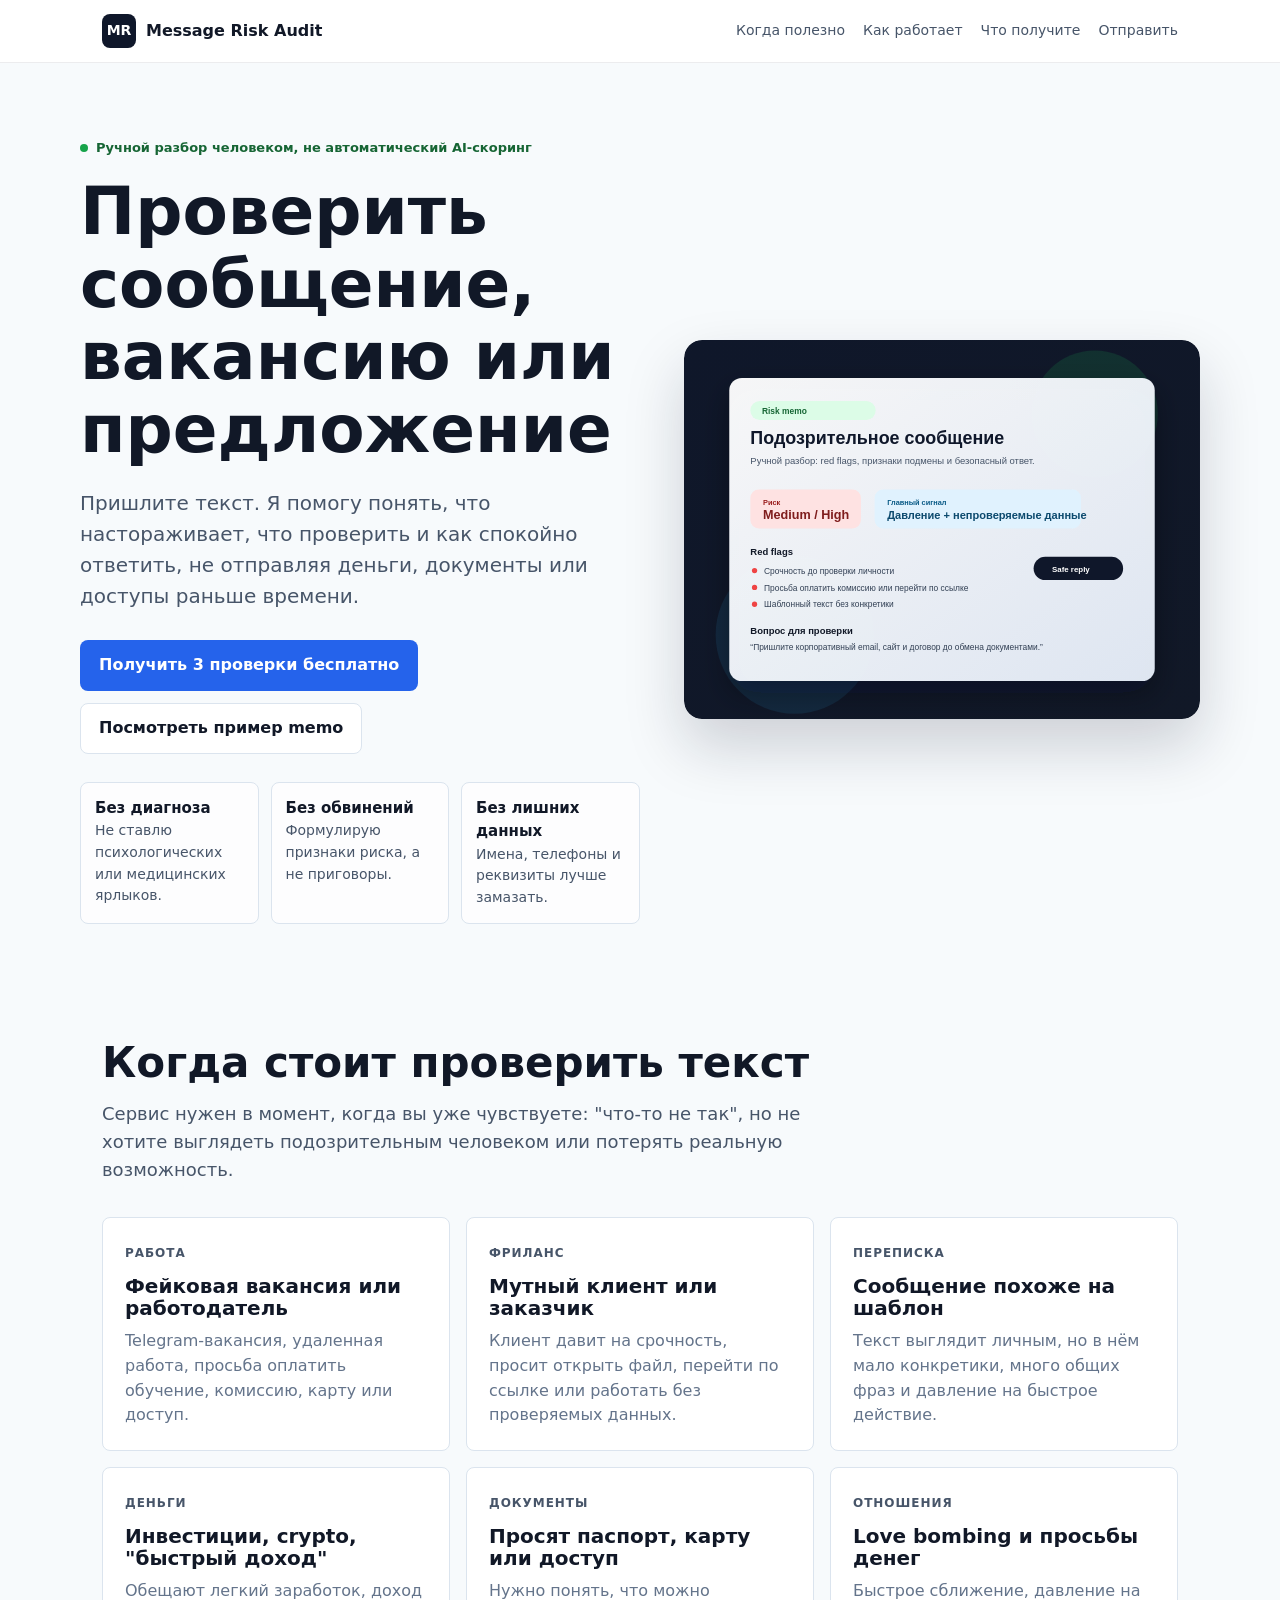
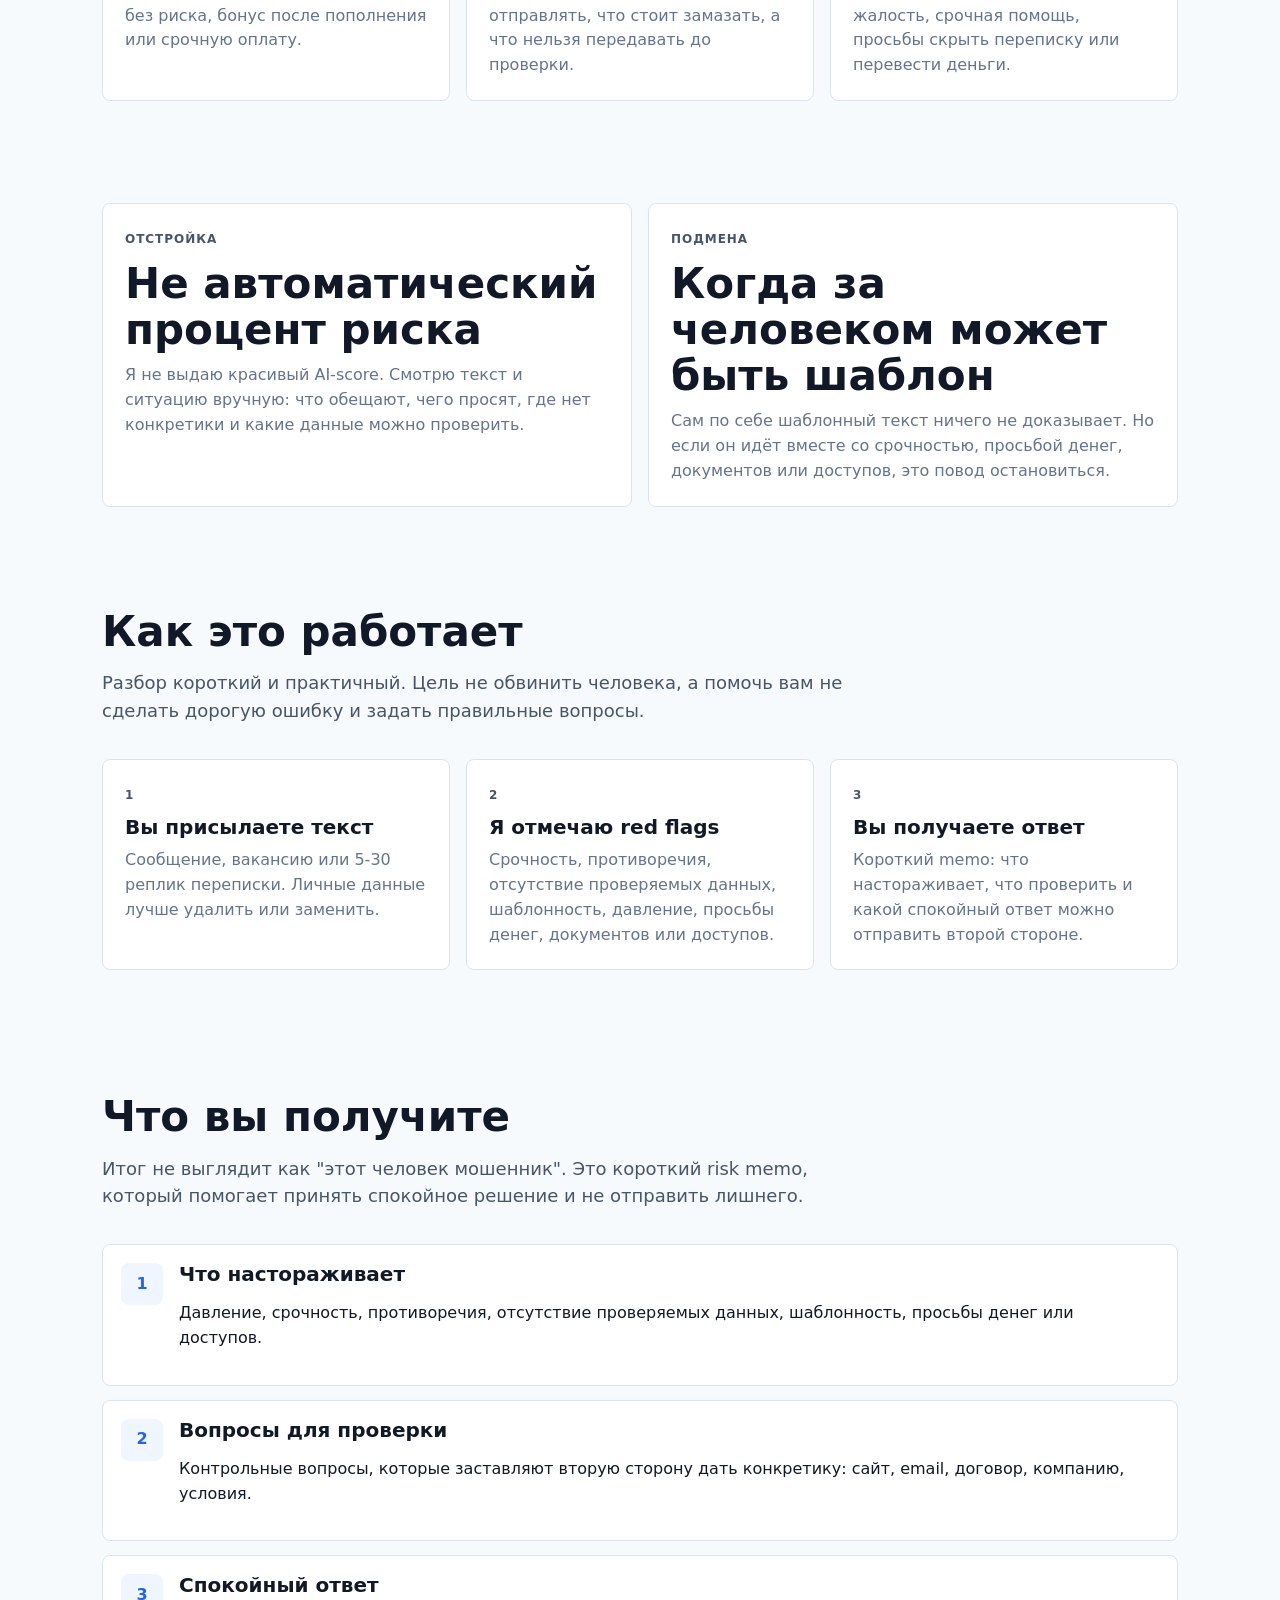
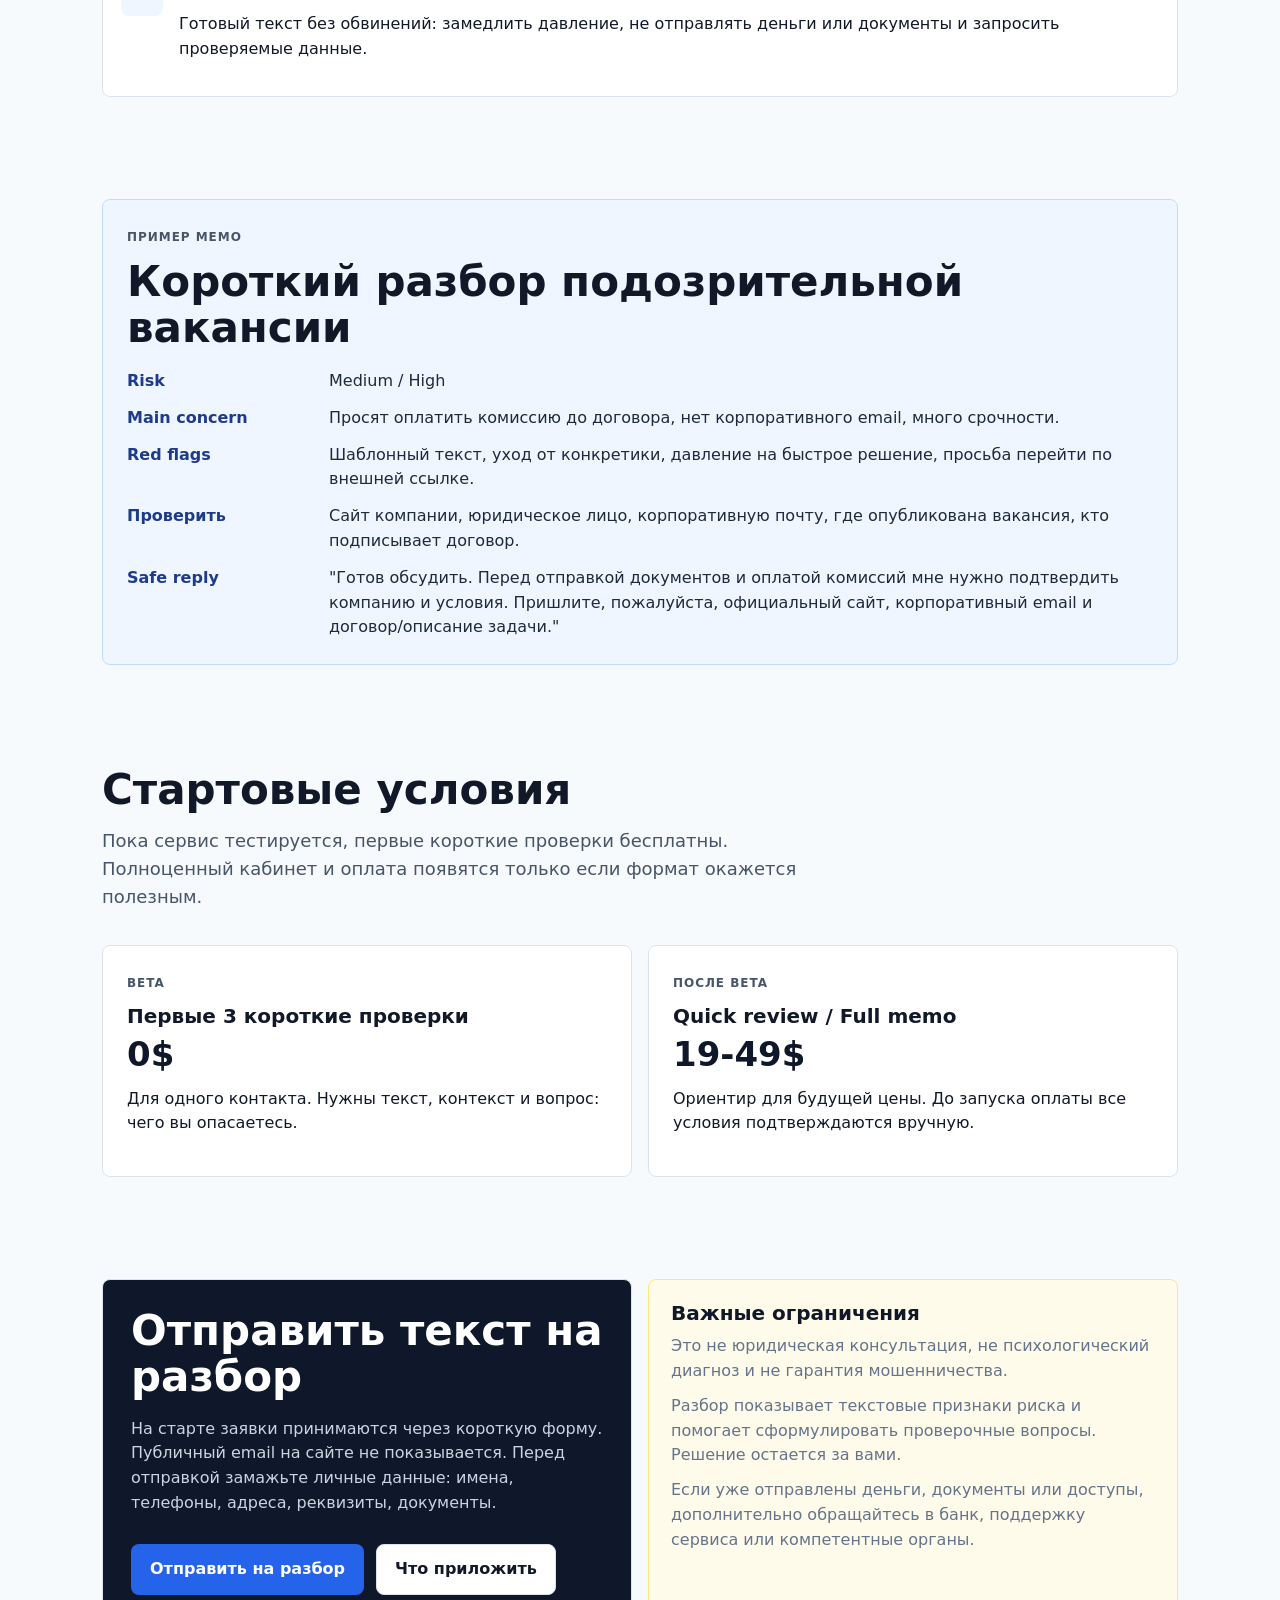
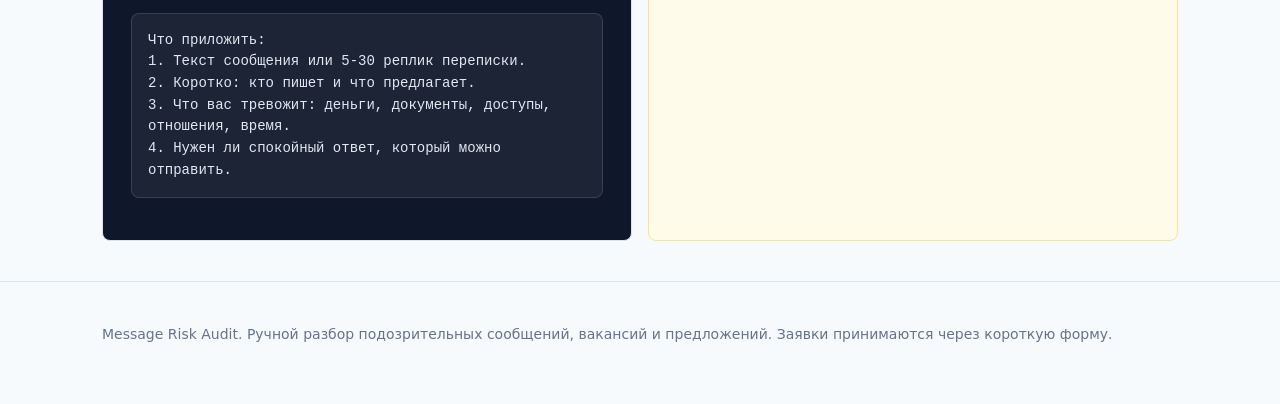
==== index.html @ eee05d28 "Add files via upload" ====
<!doctype html>
<html lang="ru">
  <head>
    <meta charset="utf-8" />
    <meta name="viewport" content="width=device-width, initial-scale=1" />
    <title>Проверить сообщение или вакансию на признаки мошенничества</title>
    <meta
      name="description"
      content="Ручной разбор подозрительной переписки: red flags, признаки подмены, фейковая вакансия, давление, манипуляции, вопросы для проверки и безопасный ответ."
    />
    <meta name="robots" content="index,follow" />
    <link rel="canonical" href="https://message-risk-audit.vercel.app/" />
    <link rel="alternate" hreflang="ru" href="https://message-risk-audit.vercel.app/" />
    <meta property="og:title" content="Ручной разбор подозрительных сообщений" />
    <meta
      property="og:description"
      content="Проверьте сообщение, вакансию или предложение на признаки риска до того, как отправлять деньги, документы или доступы."
    />
    <meta property="og:type" content="website" />
    <meta property="og:url" content="https://message-risk-audit.vercel.app/" />
    <meta property="og:image" content="https://message-risk-audit.vercel.app/assets/hero-analysis.svg" />
    <link rel="stylesheet" href="/styles.css" />
  </head>
  <body>
    <header class="site-header">
      <nav class="nav" aria-label="Главная навигация">
        <a class="brand" href="/">
          <span class="brand-mark">MR</span>
          <span>Message Risk Audit</span>
        </a>
        <div class="nav-links">
          <a href="#cases">Когда полезно</a>
          <a href="#how">Как работает</a>
          <a href="#result">Что получите</a>
          <a href="#submit">Отправить</a>
        </div>
      </nav>
    </header>

    <main>
      <section class="container hero">
        <div>
          <div class="eyebrow"><span class="dot"></span> Ручной разбор человеком, не автоматический AI-скоринг</div>
          <h1>Проверить сообщение, вакансию или предложение</h1>
          <p class="lead">
            Пришлите текст. Я помогу понять, что настораживает, что проверить и как спокойно
            ответить, не отправляя деньги, документы или доступы раньше времени.
          </p>
          <div class="hero-actions">
            <a class="button button-primary" href="#submit">Получить 3 проверки бесплатно</a>
            <a class="button button-secondary" href="#example">Посмотреть пример memo</a>
          </div>
          <div class="trust-strip" aria-label="Условия">
            <div class="trust-item"><strong>Без диагноза</strong>Не ставлю психологических или медицинских ярлыков.</div>
            <div class="trust-item"><strong>Без обвинений</strong>Формулирую признаки риска, а не приговоры.</div>
            <div class="trust-item"><strong>Без лишних данных</strong>Имена, телефоны и реквизиты лучше замазать.</div>
          </div>
        </div>
        <div class="hero-visual">
          <img src="/assets/hero-analysis.svg" alt="Пример risk memo по подозрительному сообщению" />
        </div>
      </section>

      <section id="cases" class="section">
        <div class="container">
          <h2>Когда стоит проверить текст</h2>
          <p class="section-intro">
            Сервис нужен в момент, когда вы уже чувствуете: "что-то не так", но не хотите
            выглядеть подозрительным человеком или потерять реальную возможность.
          </p>
          <div class="grid grid-3">
            <article class="card">
              <span class="label">Работа</span>
              <h3>Фейковая вакансия или работодатель</h3>
              <p>Telegram-вакансия, удаленная работа, просьба оплатить обучение, комиссию, карту или доступ.</p>
            </article>
            <article class="card">
              <span class="label">Фриланс</span>
              <h3>Мутный клиент или заказчик</h3>
              <p>Клиент давит на срочность, просит открыть файл, перейти по ссылке или работать без проверяемых данных.</p>
            </article>
            <article class="card">
              <span class="label">Переписка</span>
              <h3>Сообщение похоже на шаблон</h3>
              <p>Текст выглядит личным, но в нём мало конкретики, много общих фраз и давление на быстрое действие.</p>
            </article>
            <article class="card">
              <span class="label">Деньги</span>
              <h3>Инвестиции, crypto, "быстрый доход"</h3>
              <p>Обещают легкий заработок, доход без риска, бонус после пополнения или срочную оплату.</p>
            </article>
            <article class="card">
              <span class="label">Документы</span>
              <h3>Просят паспорт, карту или доступ</h3>
              <p>Нужно понять, что можно отправлять, что стоит замазать, а что нельзя передавать до проверки.</p>
            </article>
            <article class="card">
              <span class="label">Отношения</span>
              <h3>Love bombing и просьбы денег</h3>
              <p>Быстрое сближение, давление на жалость, срочная помощь, просьбы скрыть переписку или перевести деньги.</p>
            </article>
          </div>
        </div>
      </section>

      <section id="difference" class="section section-tight">
        <div class="container grid grid-2">
          <div class="card">
            <span class="label">Отстройка</span>
            <h2>Не автоматический процент риска</h2>
            <p>
              Я не выдаю красивый AI-score. Смотрю текст и ситуацию вручную: что обещают,
              чего просят, где нет конкретики и какие данные можно проверить.
            </p>
          </div>
          <div class="card">
            <span class="label">Подмена</span>
            <h2>Когда за человеком может быть шаблон</h2>
            <p>
              Сам по себе шаблонный текст ничего не доказывает. Но если он идёт вместе
              со срочностью, просьбой денег, документов или доступов, это повод остановиться.
            </p>
          </div>
        </div>
      </section>

      <section id="how" class="section">
        <div class="container">
          <h2>Как это работает</h2>
          <p class="section-intro">
            Разбор короткий и практичный. Цель не обвинить человека, а помочь вам не сделать
            дорогую ошибку и задать правильные вопросы.
          </p>
          <div class="grid grid-3">
            <article class="card">
              <span class="label">1</span>
              <h3>Вы присылаете текст</h3>
              <p>
                Сообщение, вакансию или 5-30 реплик переписки. Личные данные лучше удалить
                или заменить.
              </p>
            </article>
            <article class="card">
              <span class="label">2</span>
              <h3>Я отмечаю red flags</h3>
              <p>
                Срочность, противоречия, отсутствие проверяемых данных, шаблонность,
                давление, просьбы денег, документов или доступов.
              </p>
            </article>
            <article class="card">
              <span class="label">3</span>
              <h3>Вы получаете ответ</h3>
              <p>
                Короткий memo: что настораживает, что проверить и какой спокойный ответ
                можно отправить второй стороне.
              </p>
            </article>
          </div>
        </div>
      </section>

      <section id="result" class="section">
        <div class="container">
          <h2>Что вы получите</h2>
          <p class="section-intro">
            Итог не выглядит как "этот человек мошенник". Это короткий risk memo, который помогает
            принять спокойное решение и не отправить лишнего.
          </p>
          <div class="steps">
            <div class="step">
              <div>
                <h3>Что настораживает</h3>
                <p>Давление, срочность, противоречия, отсутствие проверяемых данных, шаблонность, просьбы денег или доступов.</p>
              </div>
            </div>
            <div class="step">
              <div>
                <h3>Вопросы для проверки</h3>
                <p>Контрольные вопросы, которые заставляют вторую сторону дать конкретику: сайт, email, договор, компанию, условия.</p>
              </div>
            </div>
            <div class="step">
              <div>
                <h3>Спокойный ответ</h3>
                <p>Готовый текст без обвинений: замедлить давление, не отправлять деньги или документы и запросить проверяемые данные.</p>
              </div>
            </div>
          </div>
        </div>
      </section>

      <section id="example" class="section section-tight">
        <div class="container">
          <div class="memo">
            <span class="label">Пример memo</span>
            <h2>Короткий разбор подозрительной вакансии</h2>
            <div class="memo-grid">
              <div class="memo-key">Risk</div>
              <div class="memo-value">Medium / High</div>
              <div class="memo-key">Main concern</div>
              <div class="memo-value">Просят оплатить комиссию до договора, нет корпоративного email, много срочности.</div>
              <div class="memo-key">Red flags</div>
              <div class="memo-value">Шаблонный текст, уход от конкретики, давление на быстрое решение, просьба перейти по внешней ссылке.</div>
              <div class="memo-key">Проверить</div>
              <div class="memo-value">Сайт компании, юридическое лицо, корпоративную почту, где опубликована вакансия, кто подписывает договор.</div>
              <div class="memo-key">Safe reply</div>
              <div class="memo-value">
                "Готов обсудить. Перед отправкой документов и оплатой комиссий мне нужно подтвердить компанию и условия.
                Пришлите, пожалуйста, официальный сайт, корпоративный email и договор/описание задачи."
              </div>
            </div>
          </div>
        </div>
      </section>

      <section id="pricing" class="section">
        <div class="container">
          <h2>Стартовые условия</h2>
          <p class="section-intro">
            Пока сервис тестируется, первые короткие проверки бесплатны. Полноценный кабинет и оплата появятся только если формат окажется полезным.
          </p>
          <div class="pricing">
            <div class="price">
              <span class="label">Beta</span>
              <h3>Первые 3 короткие проверки</h3>
              <strong>0$</strong>
              <p>Для одного контакта. Нужны текст, контекст и вопрос: чего вы опасаетесь.</p>
            </div>
            <div class="price">
              <span class="label">После beta</span>
              <h3>Quick review / Full memo</h3>
              <strong>19-49$</strong>
              <p>Ориентир для будущей цены. До запуска оплаты все условия подтверждаются вручную.</p>
            </div>
          </div>
        </div>
      </section>

      <section id="submit" class="section section-tight">
        <div class="container grid grid-2">
          <div class="form-panel">
            <h2>Отправить текст на разбор</h2>
            <p>
              На старте заявки принимаются через короткую форму. Публичный email на сайте
              не показывается.
              Перед отправкой замажьте личные данные: имена, телефоны, адреса, реквизиты, документы.
            </p>
            <div class="cta-row">
              <a class="button button-primary" href="https://tally.so/r/eqobyx" target="_blank" rel="noopener">Отправить на разбор</a>
              <a class="button button-secondary" href="#request-template">Что приложить</a>
            </div>
            <pre id="request-template" class="copy-box">Что приложить:
1. Текст сообщения или 5-30 реплик переписки.
2. Коротко: кто пишет и что предлагает.
3. Что вас тревожит: деньги, документы, доступы, отношения, время.
4. Нужен ли спокойный ответ, который можно отправить.</pre>
          </div>
          <div class="notice">
            <h3>Важные ограничения</h3>
            <p>Это не юридическая консультация, не психологический диагноз и не гарантия мошенничества.</p>
            <p>Разбор показывает текстовые признаки риска и помогает сформулировать проверочные вопросы. Решение остается за вами.</p>
            <p>Если уже отправлены деньги, документы или доступы, дополнительно обращайтесь в банк, поддержку сервиса или компетентные органы.</p>
          </div>
        </div>
      </section>
    </main>

    <footer class="footer">
      <div class="container">
        <p>
          Message Risk Audit. Ручной разбор подозрительных сообщений, вакансий и предложений.
          Заявки принимаются через короткую форму.
        </p>
      </div>
    </footer>
  </body>
</html>
---- styles.css ----
:root {
  color-scheme: light;
  --ink: #111827;
  --muted: #64748b;
  --line: #dbe4ee;
  --paper: #ffffff;
  --soft: #f7fafc;
  --blue: #2563eb;
  --blue-dark: #1d4ed8;
  --green: #16a34a;
  --amber: #b45309;
  --red: #dc2626;
  --navy: #0f172a;
  --radius: 8px;
}

* {
  box-sizing: border-box;
}

html {
  scroll-behavior: smooth;
}

body {
  margin: 0;
  min-width: 320px;
  overflow-x: hidden;
  background: var(--soft);
  color: var(--ink);
  font-family:
    Inter, ui-sans-serif, system-ui, -apple-system, BlinkMacSystemFont, "Segoe UI",
    sans-serif;
  line-height: 1.55;
}

a {
  color: inherit;
}

.site-header {
  position: sticky;
  top: 0;
  z-index: 10;
  border-bottom: 1px solid rgba(15, 23, 42, 0.08);
  background: rgba(255, 255, 255, 0.92);
  backdrop-filter: blur(16px);
}

.nav {
  display: flex;
  align-items: center;
  justify-content: space-between;
  gap: 20px;
  max-width: 1120px;
  margin: 0 auto;
  padding: 14px 22px;
}

.brand {
  display: inline-flex;
  align-items: center;
  gap: 10px;
  font-weight: 800;
  text-decoration: none;
}

.brand-mark {
  display: grid;
  width: 34px;
  height: 34px;
  place-items: center;
  border-radius: 8px;
  background: var(--navy);
  color: #fff;
  font-size: 14px;
  letter-spacing: 0;
}

.nav-links {
  display: flex;
  align-items: center;
  gap: 18px;
  color: #475569;
  font-size: 14px;
}

.nav-links a {
  text-decoration: none;
}

.container {
  max-width: 1120px;
  margin: 0 auto;
  padding: 0 22px;
}

.hero {
  display: grid;
  grid-template-columns: minmax(0, 1.04fr) minmax(320px, 0.96fr);
  gap: 44px;
  align-items: center;
  padding: 72px 0 54px;
}

.hero > * {
  min-width: 0;
}

.eyebrow {
  display: inline-flex;
  align-items: center;
  flex-wrap: wrap;
  gap: 8px;
  max-width: 100%;
  margin-bottom: 18px;
  color: #166534;
  font-size: 13px;
  font-weight: 800;
}

.dot {
  width: 8px;
  height: 8px;
  border-radius: 999px;
  background: var(--green);
}

h1,
h2,
h3 {
  margin: 0;
  line-height: 1.1;
  letter-spacing: 0;
}

h1 {
  max-width: 760px;
  font-size: clamp(38px, 6vw, 66px);
  overflow-wrap: normal;
  text-wrap: balance;
  word-break: normal;
}

.nowrap {
  white-space: nowrap;
}

h2 {
  font-size: clamp(28px, 4vw, 42px);
}

h3 {
  font-size: 20px;
}

.lead {
  max-width: 720px;
  margin: 22px 0 0;
  color: #475569;
  font-size: 20px;
}

.hero-actions,
.cta-row {
  display: flex;
  flex-wrap: wrap;
  gap: 12px;
  margin-top: 28px;
}

.button {
  display: inline-flex;
  align-items: center;
  justify-content: center;
  min-height: 46px;
  padding: 12px 18px;
  border: 1px solid transparent;
  border-radius: 8px;
  font-weight: 800;
  text-decoration: none;
  transition:
    background-color 0.16s ease,
    border-color 0.16s ease,
    color 0.16s ease,
    transform 0.16s ease;
}

.button:hover {
  transform: translateY(-1px);
}

.button-primary {
  background: var(--blue);
  color: #fff;
}

.button-primary:hover {
  background: var(--blue-dark);
}

.button-secondary {
  border-color: var(--line);
  background: #fff;
  color: var(--ink);
}

.button-secondary:hover {
  border-color: #94a3b8;
}

.button-disabled {
  cursor: default;
  opacity: 0.82;
}

.button-disabled:hover {
  transform: none;
}

.trust-strip {
  display: grid;
  grid-template-columns: repeat(3, 1fr);
  gap: 12px;
  margin-top: 28px;
}

.trust-item {
  border: 1px solid var(--line);
  border-radius: var(--radius);
  background: rgba(255, 255, 255, 0.72);
  padding: 14px;
  color: #475569;
  font-size: 14px;
}

.trust-item strong {
  display: block;
  color: var(--ink);
  font-size: 15px;
}

.hero-visual {
  position: relative;
  min-width: 0;
}

.hero-visual img {
  display: block;
  width: 100%;
  height: auto;
  border-radius: 18px;
  box-shadow: 0 28px 60px rgba(15, 23, 42, 0.18);
}

.section {
  padding: 62px 0;
}

.section-tight {
  padding: 40px 0;
}

.section-intro {
  max-width: 760px;
  margin: 14px 0 34px;
  color: #475569;
  font-size: 18px;
}

.grid {
  display: grid;
  gap: 16px;
}

.grid-3 {
  grid-template-columns: repeat(3, minmax(0, 1fr));
}

.grid-2 {
  grid-template-columns: repeat(2, minmax(0, 1fr));
}

.card {
  min-width: 0;
  border: 1px solid var(--line);
  border-radius: var(--radius);
  background: var(--paper);
  padding: 22px;
}

.card p,
.memo p,
.notice p {
  margin: 10px 0 0;
  color: var(--muted);
}

.card ul,
.memo ul {
  margin: 14px 0 0;
  padding-left: 20px;
  color: #475569;
}

.label {
  display: inline-flex;
  margin-bottom: 12px;
  color: #475569;
  font-size: 12px;
  font-weight: 900;
  letter-spacing: 0.08em;
  text-transform: uppercase;
}

.steps {
  display: grid;
  gap: 14px;
  counter-reset: steps;
}

.step {
  display: grid;
  grid-template-columns: 42px minmax(0, 1fr);
  gap: 16px;
  align-items: start;
  border: 1px solid var(--line);
  border-radius: var(--radius);
  background: #fff;
  padding: 18px;
}

.step::before {
  counter-increment: steps;
  content: counter(steps);
  display: grid;
  width: 42px;
  height: 42px;
  place-items: center;
  border-radius: 8px;
  background: #eff6ff;
  color: var(--blue);
  font-weight: 900;
}

.memo {
  border: 1px solid #bfdbfe;
  border-radius: var(--radius);
  background: #eff6ff;
  padding: 24px;
}

.memo-grid {
  display: grid;
  grid-template-columns: 190px minmax(0, 1fr);
  gap: 12px;
  margin-top: 18px;
}

.memo-key {
  color: #1e3a8a;
  font-weight: 900;
}

.memo-value {
  color: #1e293b;
}

.pricing {
  display: grid;
  grid-template-columns: minmax(0, 1fr) minmax(0, 1fr);
  gap: 16px;
}

.price {
  border: 1px solid var(--line);
  border-radius: var(--radius);
  background: #fff;
  padding: 24px;
}

.price strong {
  display: block;
  margin-top: 10px;
  color: var(--navy);
  font-size: 34px;
  line-height: 1;
}

.notice {
  border: 1px solid #fde68a;
  border-radius: var(--radius);
  background: #fffbeb;
  padding: 22px;
}

.form-panel {
  min-width: 0;
  border: 1px solid var(--line);
  border-radius: var(--radius);
  background: var(--navy);
  color: #fff;
  padding: 28px;
}

.form-panel p {
  color: #cbd5e1;
}

.copy-box {
  overflow-x: auto;
  margin-top: 18px;
  border: 1px solid rgba(255, 255, 255, 0.12);
  border-radius: var(--radius);
  background: rgba(255, 255, 255, 0.06);
  padding: 16px;
  color: #e2e8f0;
  font-size: 14px;
  white-space: pre-wrap;
}

.footer {
  border-top: 1px solid var(--line);
  padding: 28px 0 44px;
  color: var(--muted);
  font-size: 14px;
}

@media (max-width: 860px) {
  .hero,
  .grid-2,
  .grid-3,
  .pricing {
    grid-template-columns: 1fr;
  }

  .hero {
    padding-top: 42px;
  }

  .nav {
    align-items: flex-start;
    flex-direction: column;
  }

  .nav-links {
    flex-wrap: wrap;
    gap: 12px 16px;
    width: 100%;
  }

  .trust-strip {
    grid-template-columns: 1fr;
  }

  .memo-grid {
    grid-template-columns: 1fr;
  }
}

@media (max-width: 520px) {
  .container {
    width: 100%;
    max-width: 100vw;
    overflow: hidden;
    padding: 0 24px;
  }

  .hero,
  .hero > div,
  .grid,
  .steps,
  .pricing,
  .memo,
  .form-panel,
  .notice {
    width: min(100%, 320px);
    max-width: 320px;
  }

  h1 {
    max-width: 320px;
    font-size: 30px;
    line-height: 1.14;
    text-wrap: auto;
  }

  .nav {
    gap: 14px;
    padding: 14px 22px;
  }

  .nav-links {
    display: grid;
    gap: 10px 14px;
    font-size: 13px;
    grid-template-columns: repeat(2, minmax(0, 1fr));
  }

  .nav-links a {
    white-space: nowrap;
  }

  .eyebrow {
    align-items: flex-start;
    font-size: 12px;
    line-height: 1.35;
  }

  .lead {
    max-width: 320px;
    font-size: 17px;
  }

  .hero-visual {
    width: min(100%, 320px);
  }

  .button {
    width: 100%;
  }
}
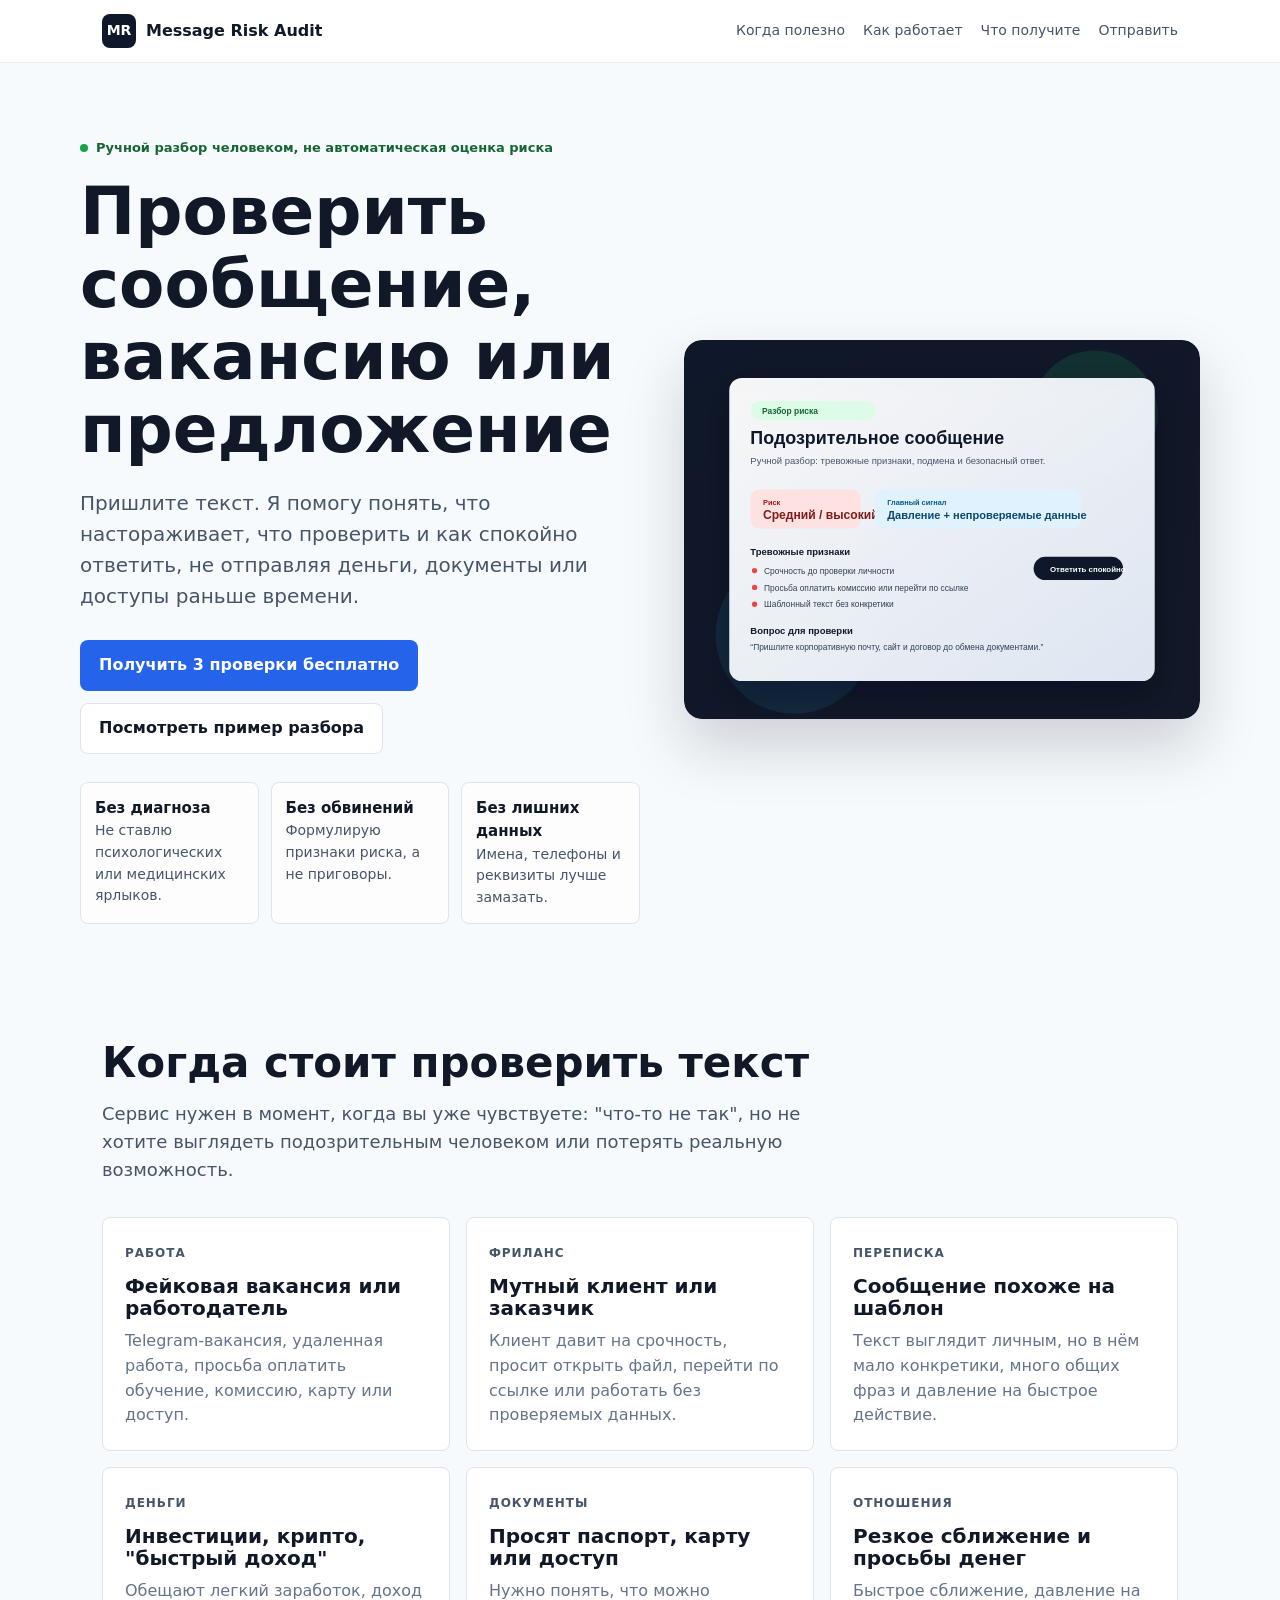
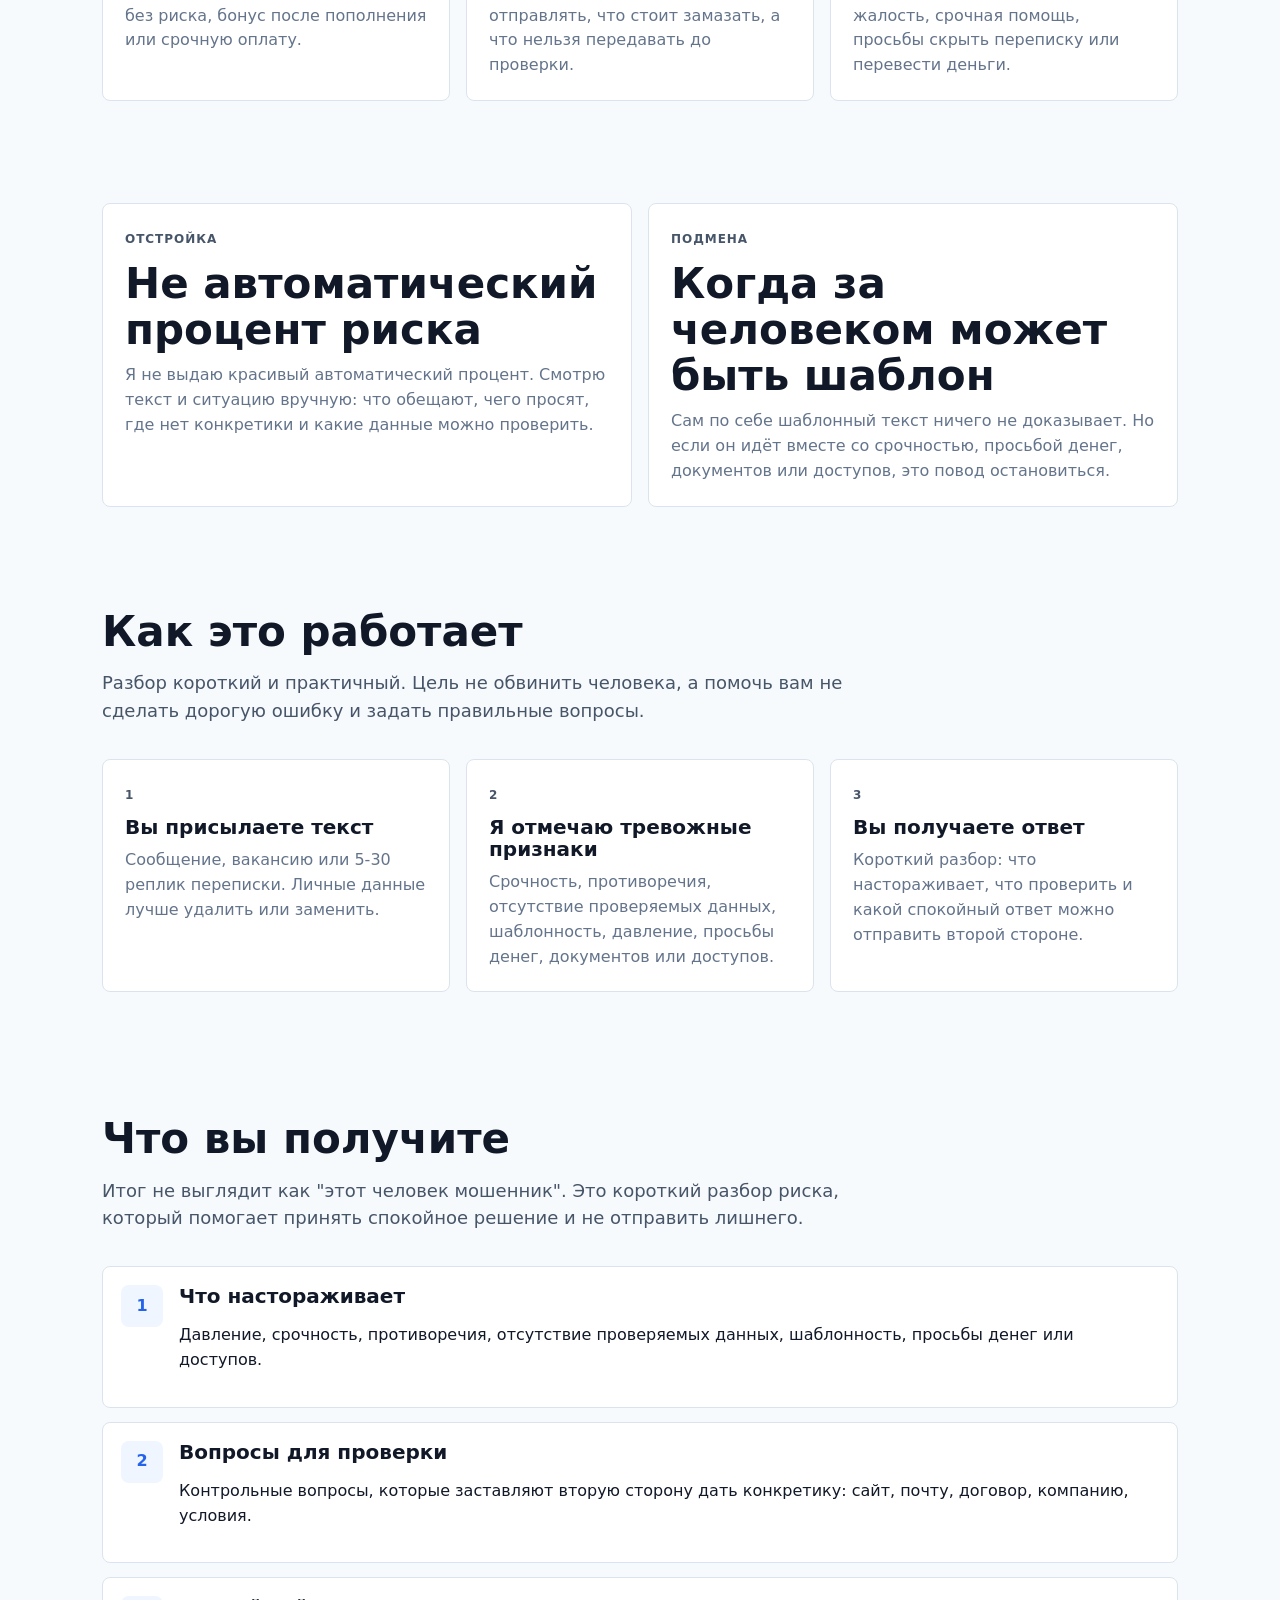
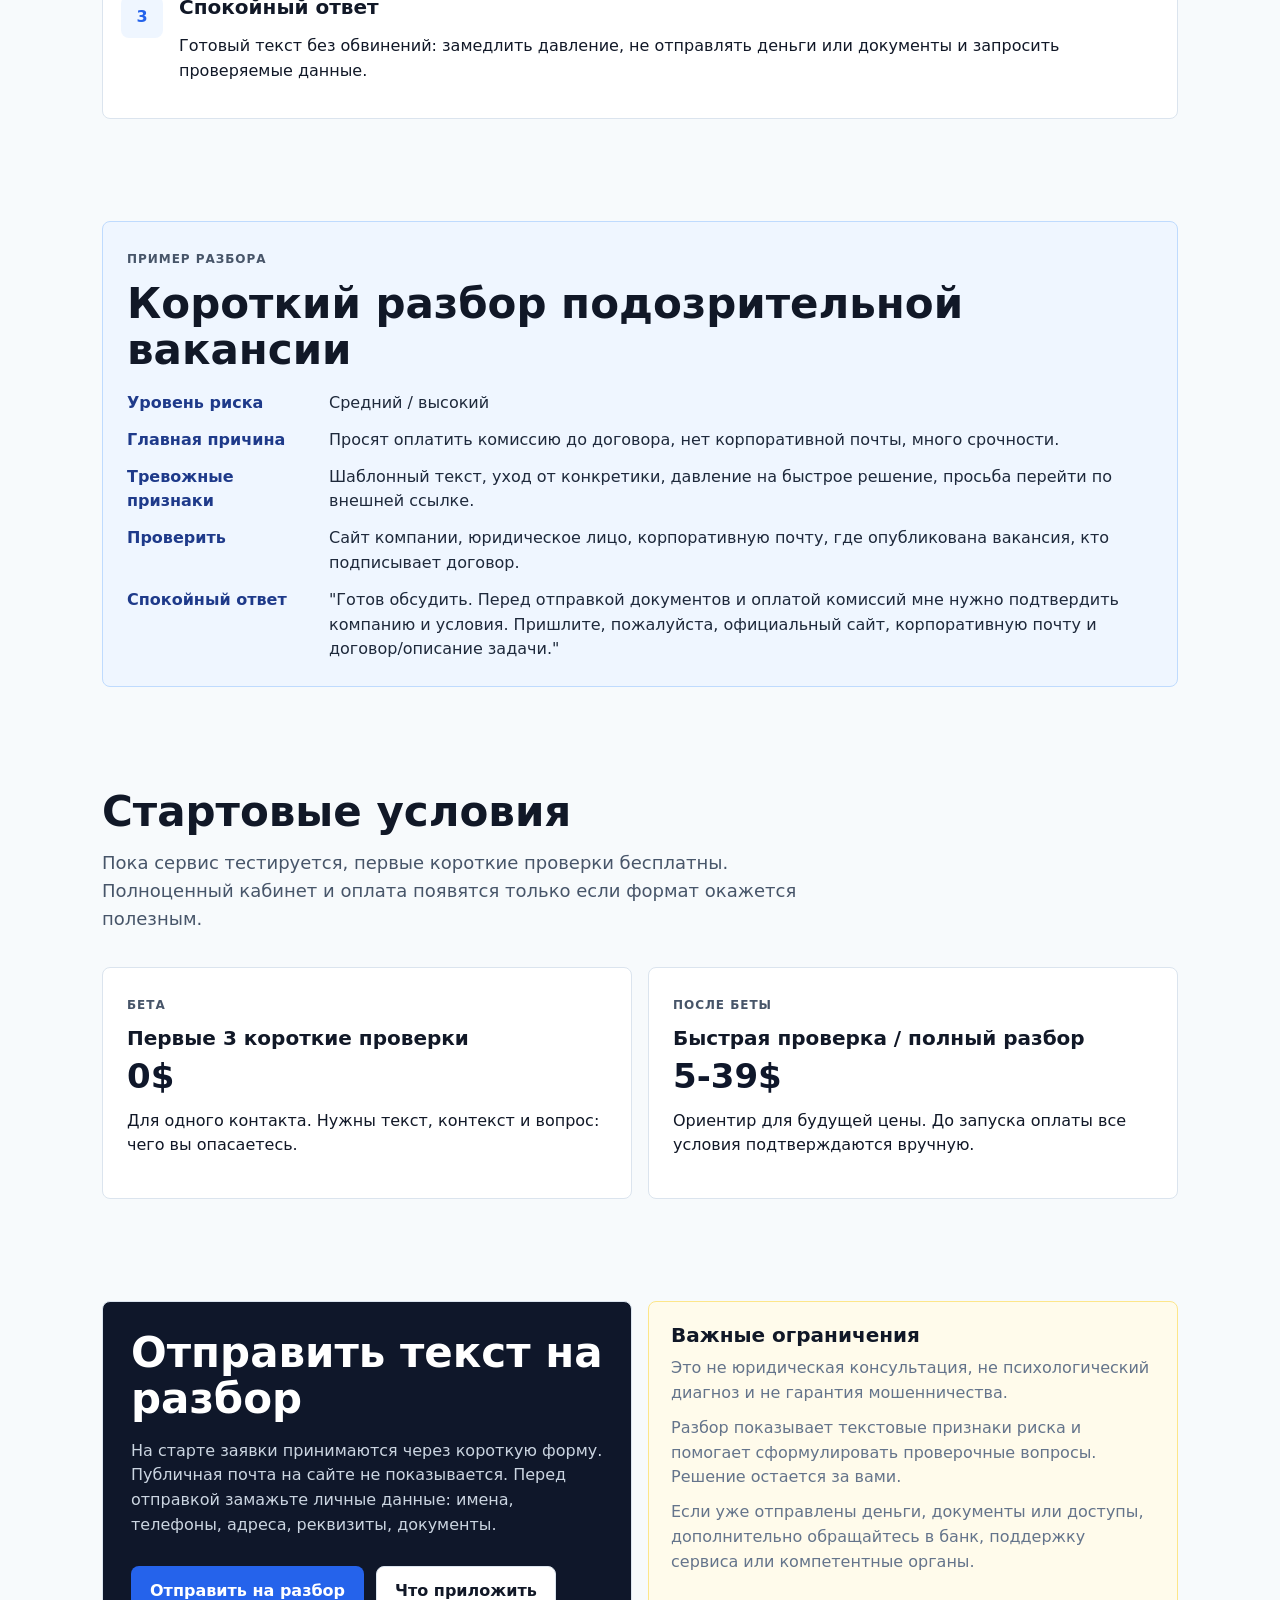
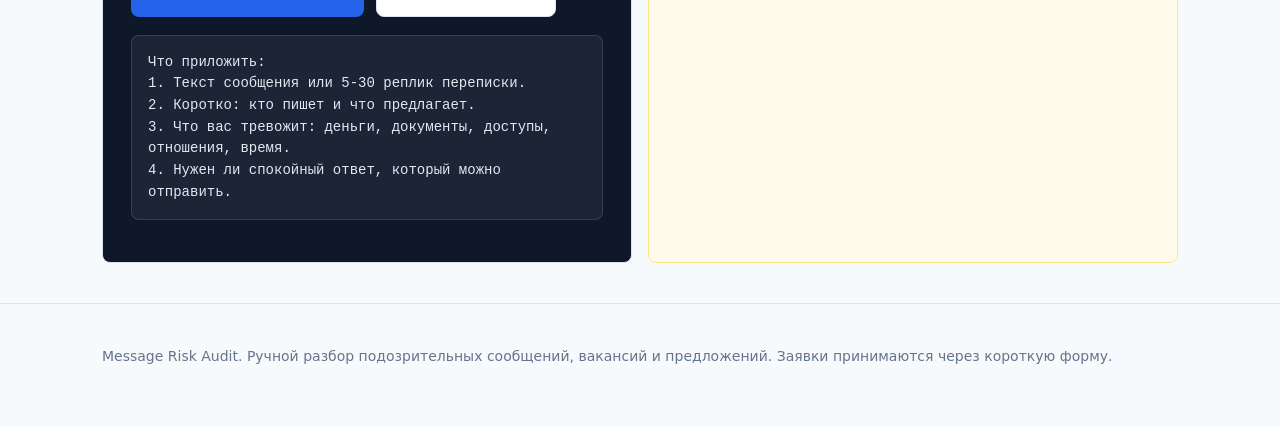
==== commit 252007bd: "Add files via upload Update Message Risk Audit site" ====
--- a/index.html
+++ b/index.html
@@ -6,7 +6,7 @@
     <title>Проверить сообщение или вакансию на признаки мошенничества</title>
     <meta
       name="description"
-      content="Ручной разбор подозрительной переписки: red flags, признаки подмены, фейковая вакансия, давление, манипуляции, вопросы для проверки и безопасный ответ."
+      content="Ручной разбор подозрительной переписки: тревожные признаки, признаки подмены, фейковая вакансия, давление, манипуляции, вопросы для проверки и безопасный ответ."
     />
     <meta name="robots" content="index,follow" />
     <link rel="canonical" href="https://message-risk-audit.vercel.app/" />
@@ -40,7 +40,7 @@
     <main>
       <section class="container hero">
         <div>
-          <div class="eyebrow"><span class="dot"></span> Ручной разбор человеком, не автоматический AI-скоринг</div>
+          <div class="eyebrow"><span class="dot"></span> Ручной разбор человеком, не автоматическая оценка риска</div>
           <h1>Проверить сообщение, вакансию или предложение</h1>
           <p class="lead">
             Пришлите текст. Я помогу понять, что настораживает, что проверить и как спокойно
@@ -48,7 +48,7 @@
           </p>
           <div class="hero-actions">
             <a class="button button-primary" href="#submit">Получить 3 проверки бесплатно</a>
-            <a class="button button-secondary" href="#example">Посмотреть пример memo</a>
+            <a class="button button-secondary" href="#example">Посмотреть пример разбора</a>
           </div>
           <div class="trust-strip" aria-label="Условия">
             <div class="trust-item"><strong>Без диагноза</strong>Не ставлю психологических или медицинских ярлыков.</div>
@@ -57,7 +57,7 @@
           </div>
         </div>
         <div class="hero-visual">
-          <img src="/assets/hero-analysis.svg" alt="Пример risk memo по подозрительному сообщению" />
+          <img src="/assets/hero-analysis.svg" alt="Пример разбора риска по подозрительному сообщению" />
         </div>
       </section>
 
@@ -86,7 +86,7 @@
             </article>
             <article class="card">
               <span class="label">Деньги</span>
-              <h3>Инвестиции, crypto, "быстрый доход"</h3>
+              <h3>Инвестиции, крипто, "быстрый доход"</h3>
               <p>Обещают легкий заработок, доход без риска, бонус после пополнения или срочную оплату.</p>
             </article>
             <article class="card">
@@ -96,7 +96,7 @@
             </article>
             <article class="card">
               <span class="label">Отношения</span>
-              <h3>Love bombing и просьбы денег</h3>
+              <h3>Резкое сближение и просьбы денег</h3>
               <p>Быстрое сближение, давление на жалость, срочная помощь, просьбы скрыть переписку или перевести деньги.</p>
             </article>
           </div>
@@ -109,7 +109,7 @@
             <span class="label">Отстройка</span>
             <h2>Не автоматический процент риска</h2>
             <p>
-              Я не выдаю красивый AI-score. Смотрю текст и ситуацию вручную: что обещают,
+              Я не выдаю красивый автоматический процент. Смотрю текст и ситуацию вручную: что обещают,
               чего просят, где нет конкретики и какие данные можно проверить.
             </p>
           </div>
@@ -142,7 +142,7 @@
             </article>
             <article class="card">
               <span class="label">2</span>
-              <h3>Я отмечаю red flags</h3>
+              <h3>Я отмечаю тревожные признаки</h3>
               <p>
                 Срочность, противоречия, отсутствие проверяемых данных, шаблонность,
                 давление, просьбы денег, документов или доступов.
@@ -152,7 +152,7 @@
               <span class="label">3</span>
               <h3>Вы получаете ответ</h3>
               <p>
-                Короткий memo: что настораживает, что проверить и какой спокойный ответ
+                Короткий разбор: что настораживает, что проверить и какой спокойный ответ
                 можно отправить второй стороне.
               </p>
             </article>
@@ -164,7 +164,7 @@
         <div class="container">
           <h2>Что вы получите</h2>
           <p class="section-intro">
-            Итог не выглядит как "этот человек мошенник". Это короткий risk memo, который помогает
+            Итог не выглядит как "этот человек мошенник". Это короткий разбор риска, который помогает
             принять спокойное решение и не отправить лишнего.
           </p>
           <div class="steps">
@@ -177,7 +177,7 @@
             <div class="step">
               <div>
                 <h3>Вопросы для проверки</h3>
-                <p>Контрольные вопросы, которые заставляют вторую сторону дать конкретику: сайт, email, договор, компанию, условия.</p>
+                <p>Контрольные вопросы, которые заставляют вторую сторону дать конкретику: сайт, почту, договор, компанию, условия.</p>
               </div>
             </div>
             <div class="step">
@@ -193,21 +193,21 @@
       <section id="example" class="section section-tight">
         <div class="container">
           <div class="memo">
-            <span class="label">Пример memo</span>
+            <span class="label">Пример разбора</span>
             <h2>Короткий разбор подозрительной вакансии</h2>
             <div class="memo-grid">
-              <div class="memo-key">Risk</div>
-              <div class="memo-value">Medium / High</div>
-              <div class="memo-key">Main concern</div>
-              <div class="memo-value">Просят оплатить комиссию до договора, нет корпоративного email, много срочности.</div>
-              <div class="memo-key">Red flags</div>
+              <div class="memo-key">Уровень риска</div>
+              <div class="memo-value">Средний / высокий</div>
+              <div class="memo-key">Главная причина</div>
+              <div class="memo-value">Просят оплатить комиссию до договора, нет корпоративной почты, много срочности.</div>
+              <div class="memo-key">Тревожные признаки</div>
               <div class="memo-value">Шаблонный текст, уход от конкретики, давление на быстрое решение, просьба перейти по внешней ссылке.</div>
               <div class="memo-key">Проверить</div>
               <div class="memo-value">Сайт компании, юридическое лицо, корпоративную почту, где опубликована вакансия, кто подписывает договор.</div>
-              <div class="memo-key">Safe reply</div>
+              <div class="memo-key">Спокойный ответ</div>
               <div class="memo-value">
                 "Готов обсудить. Перед отправкой документов и оплатой комиссий мне нужно подтвердить компанию и условия.
-                Пришлите, пожалуйста, официальный сайт, корпоративный email и договор/описание задачи."
+                Пришлите, пожалуйста, официальный сайт, корпоративную почту и договор/описание задачи."
               </div>
             </div>
           </div>
@@ -222,15 +222,15 @@
           </p>
           <div class="pricing">
             <div class="price">
-              <span class="label">Beta</span>
+              <span class="label">Бета</span>
               <h3>Первые 3 короткие проверки</h3>
               <strong>0$</strong>
               <p>Для одного контакта. Нужны текст, контекст и вопрос: чего вы опасаетесь.</p>
             </div>
             <div class="price">
-              <span class="label">После beta</span>
-              <h3>Quick review / Full memo</h3>
-              <strong>19-49$</strong>
+              <span class="label">После беты</span>
+              <h3>Быстрая проверка / полный разбор</h3>
+              <strong>5-39$</strong>
               <p>Ориентир для будущей цены. До запуска оплаты все условия подтверждаются вручную.</p>
             </div>
           </div>
@@ -242,7 +242,7 @@
           <div class="form-panel">
             <h2>Отправить текст на разбор</h2>
             <p>
-              На старте заявки принимаются через короткую форму. Публичный email на сайте
+              На старте заявки принимаются через короткую форму. Публичная почта на сайте
               не показывается.
               Перед отправкой замажьте личные данные: имена, телефоны, адреса, реквизиты, документы.
             </p>
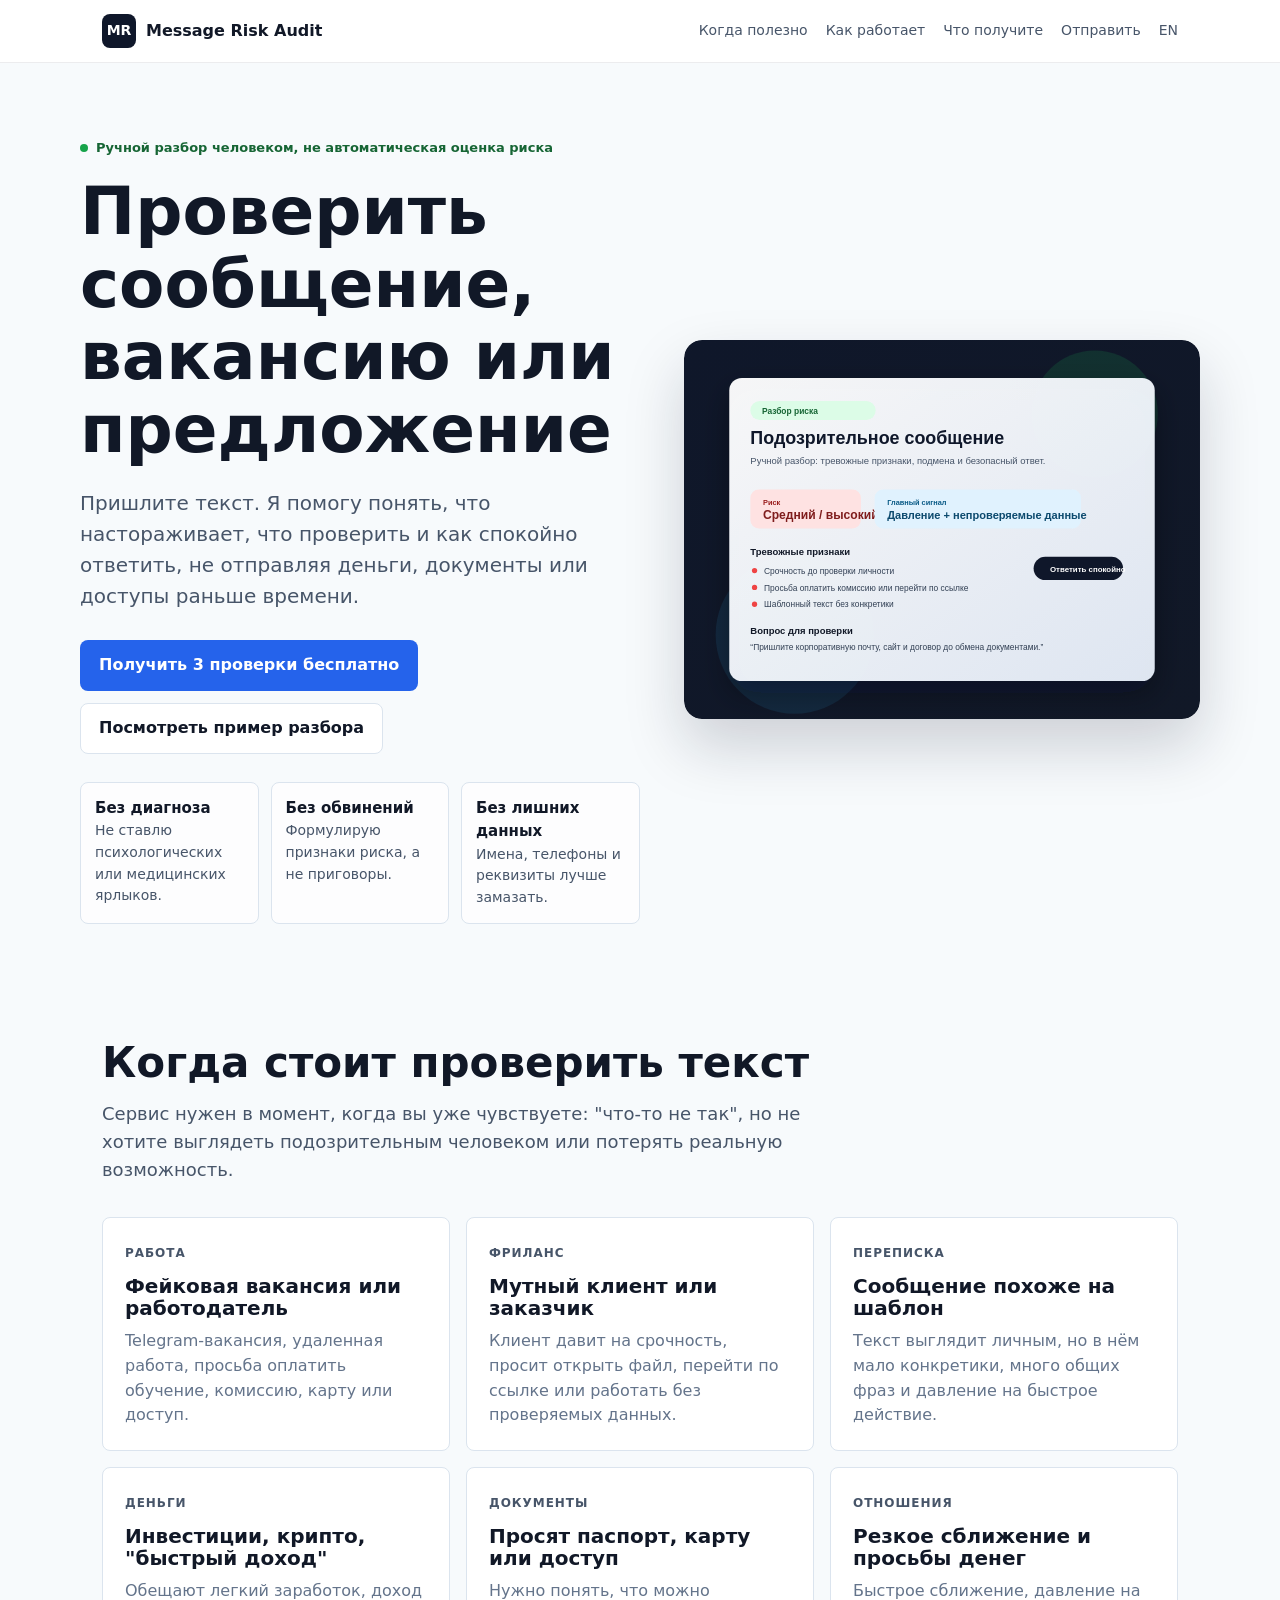
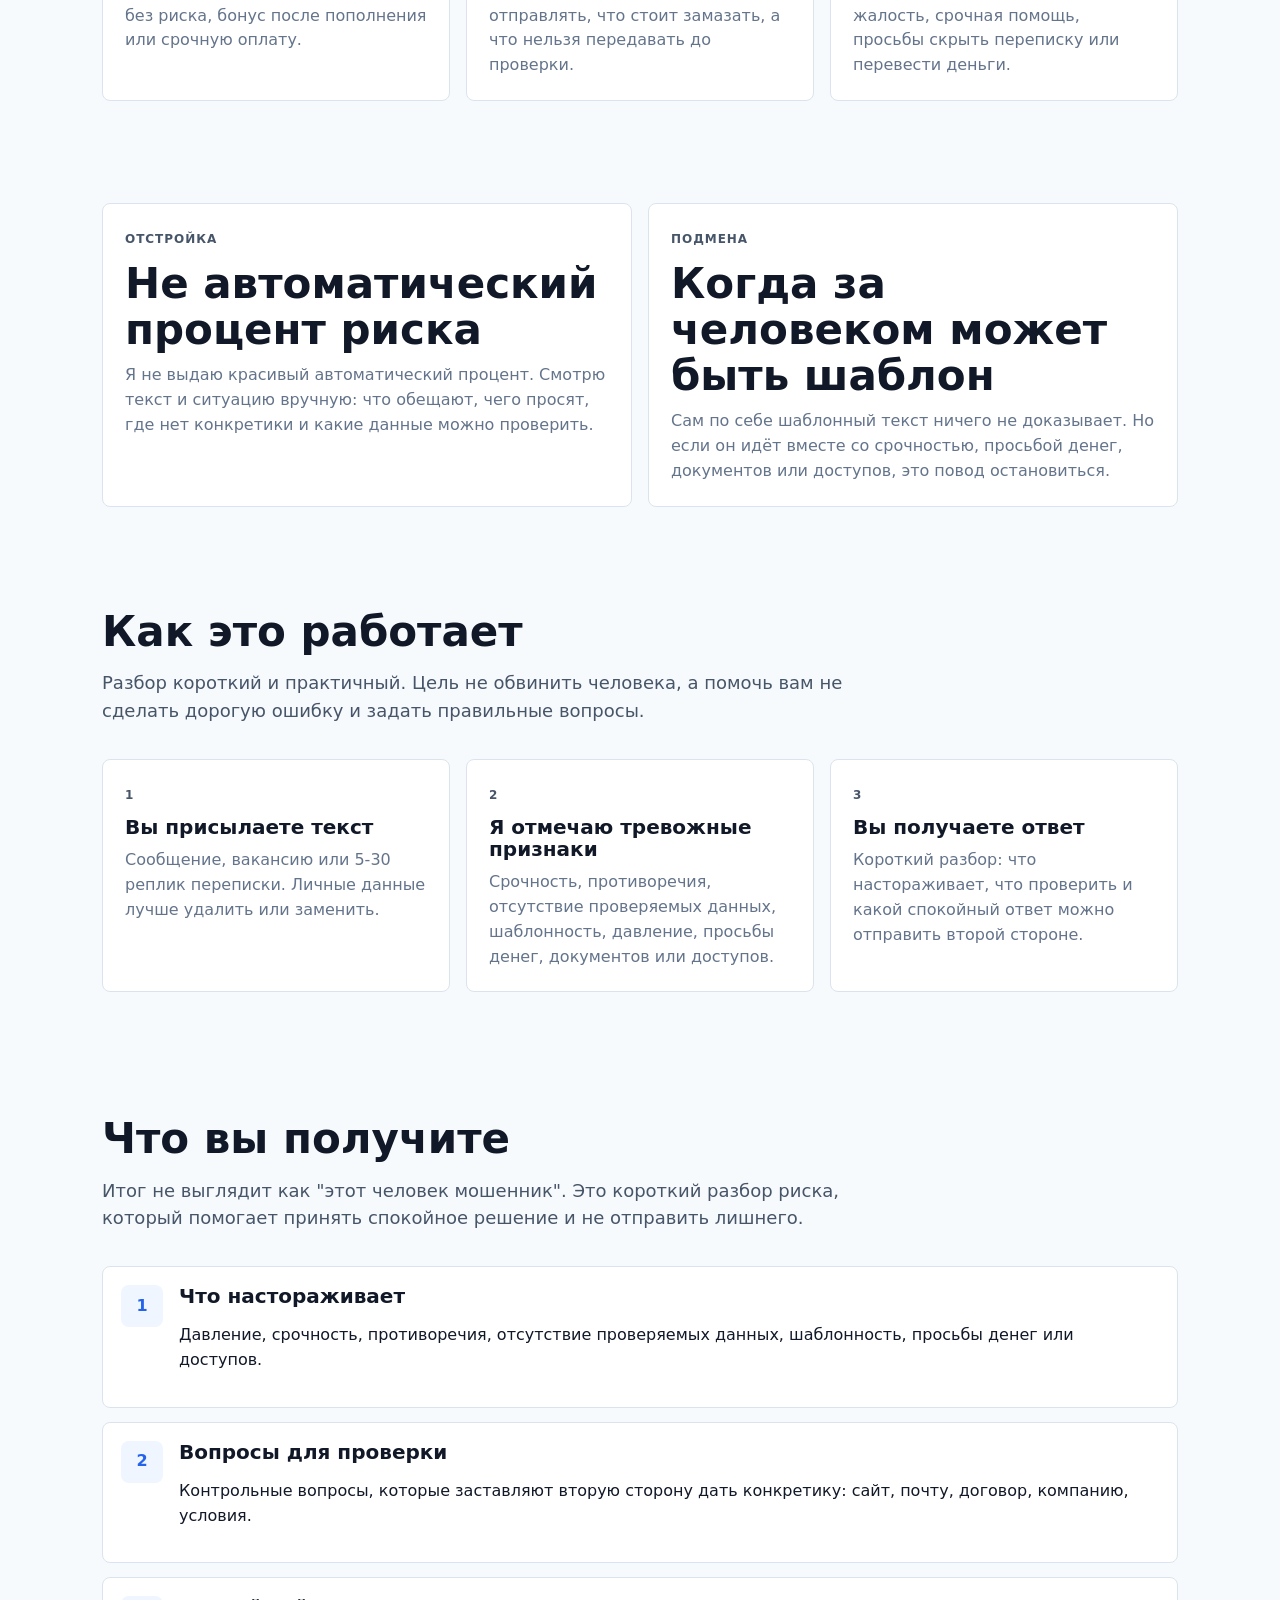
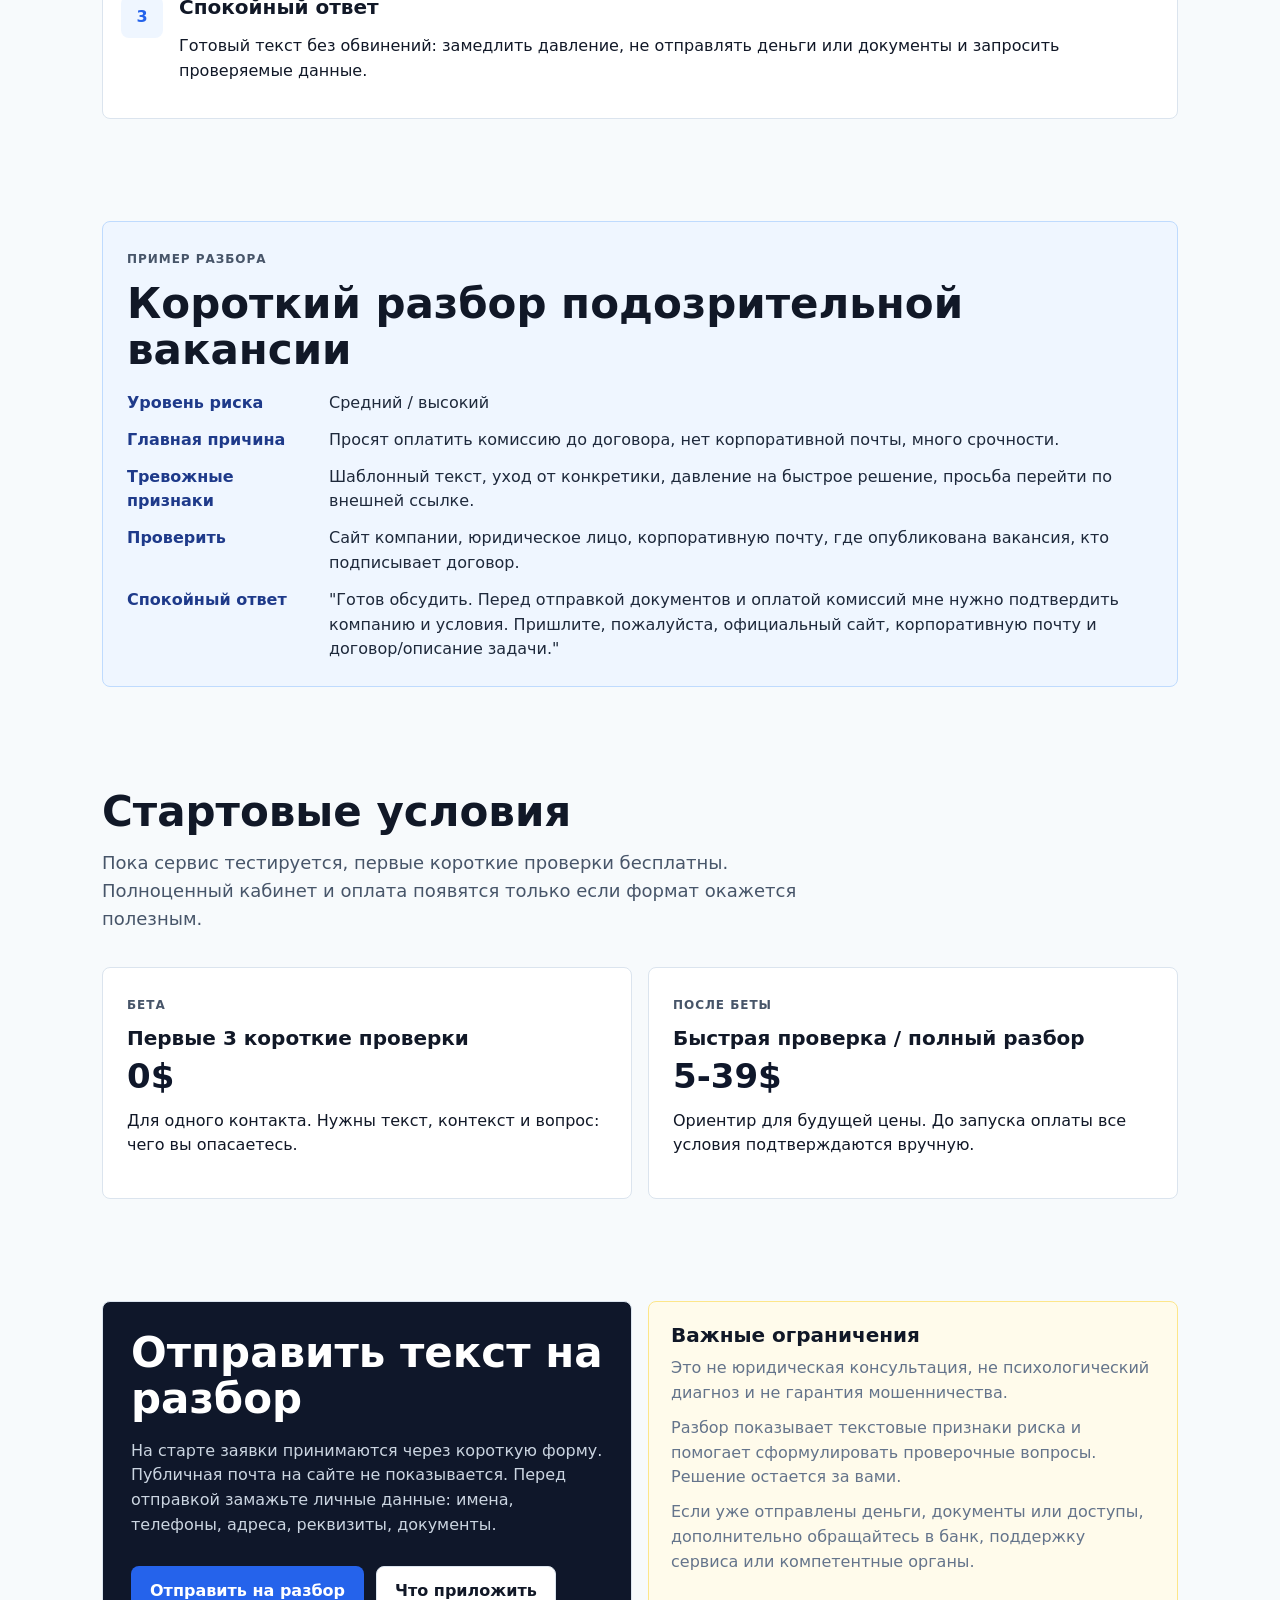
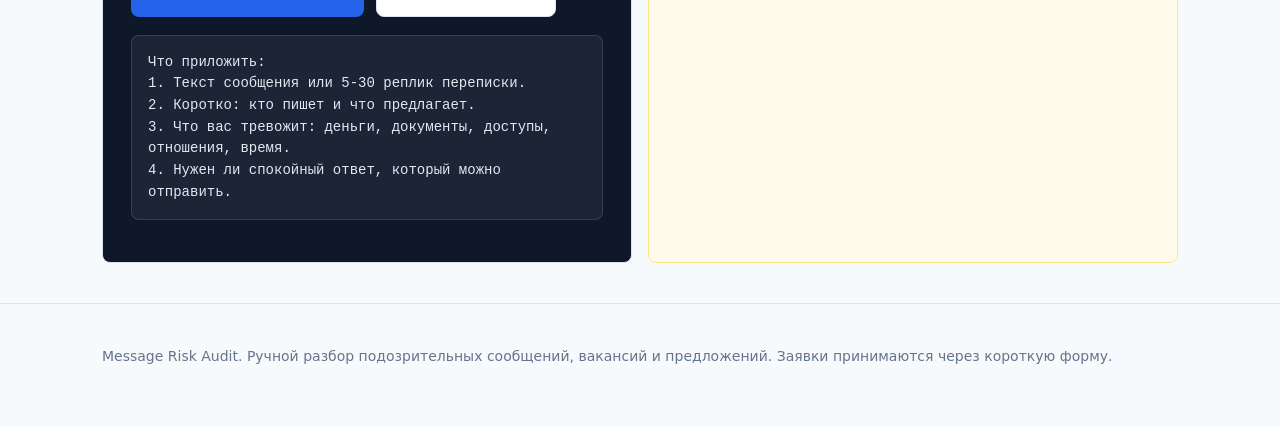
==== commit fba95300: "Add files via upload" ====
--- a/index.html
+++ b/index.html
@@ -11,6 +11,7 @@
     <meta name="robots" content="index,follow" />
     <link rel="canonical" href="https://message-risk-audit.vercel.app/" />
     <link rel="alternate" hreflang="ru" href="https://message-risk-audit.vercel.app/" />
+    <link rel="alternate" hreflang="en" href="https://message-risk-audit.vercel.app/en/" />
     <meta property="og:title" content="Ручной разбор подозрительных сообщений" />
     <meta
       property="og:description"
@@ -19,6 +20,8 @@
     <meta property="og:type" content="website" />
     <meta property="og:url" content="https://message-risk-audit.vercel.app/" />
     <meta property="og:image" content="https://message-risk-audit.vercel.app/assets/hero-analysis.svg" />
+    <meta property="og:locale" content="ru_RU" />
+    <meta property="og:locale:alternate" content="en_US" />
     <link rel="stylesheet" href="/styles.css" />
   </head>
   <body>
@@ -33,6 +36,7 @@
           <a href="#how">Как работает</a>
           <a href="#result">Что получите</a>
           <a href="#submit">Отправить</a>
+          <a href="/en/" hreflang="en">EN</a>
         </div>
       </nav>
     </header>
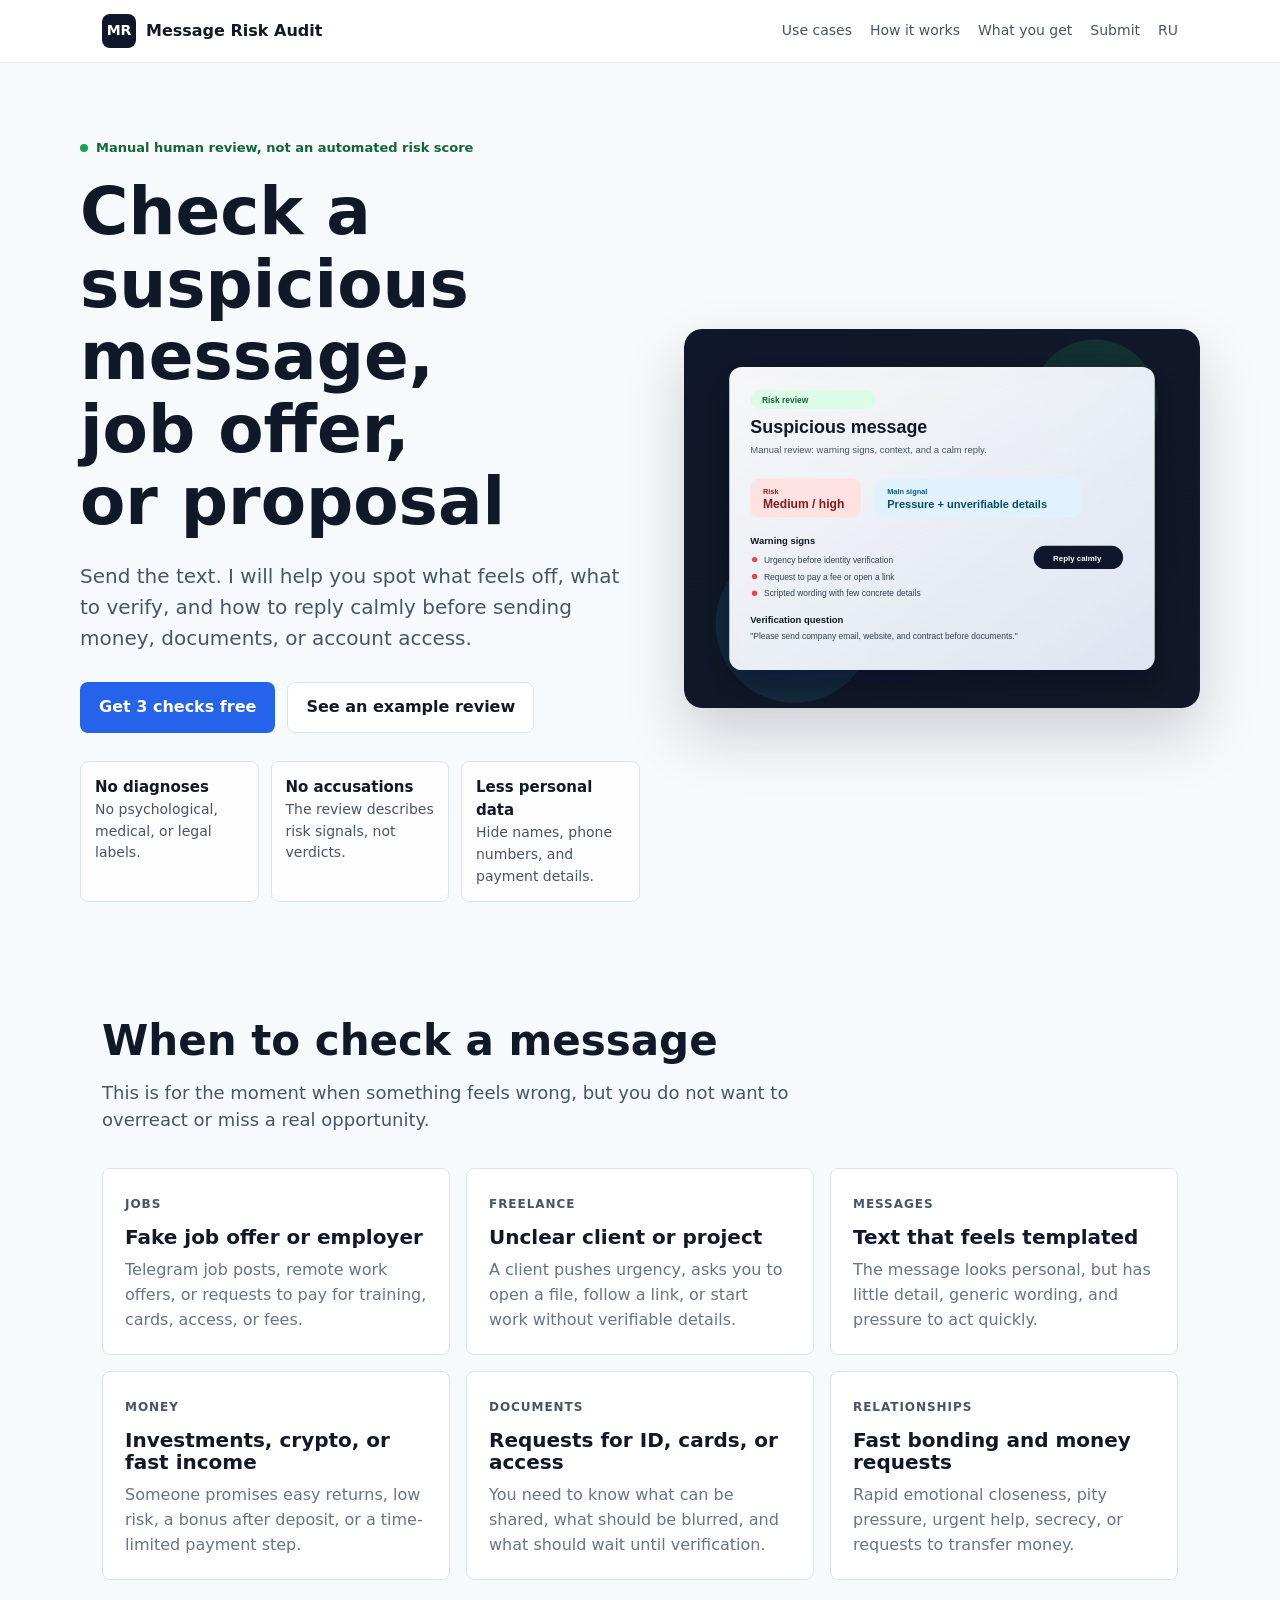
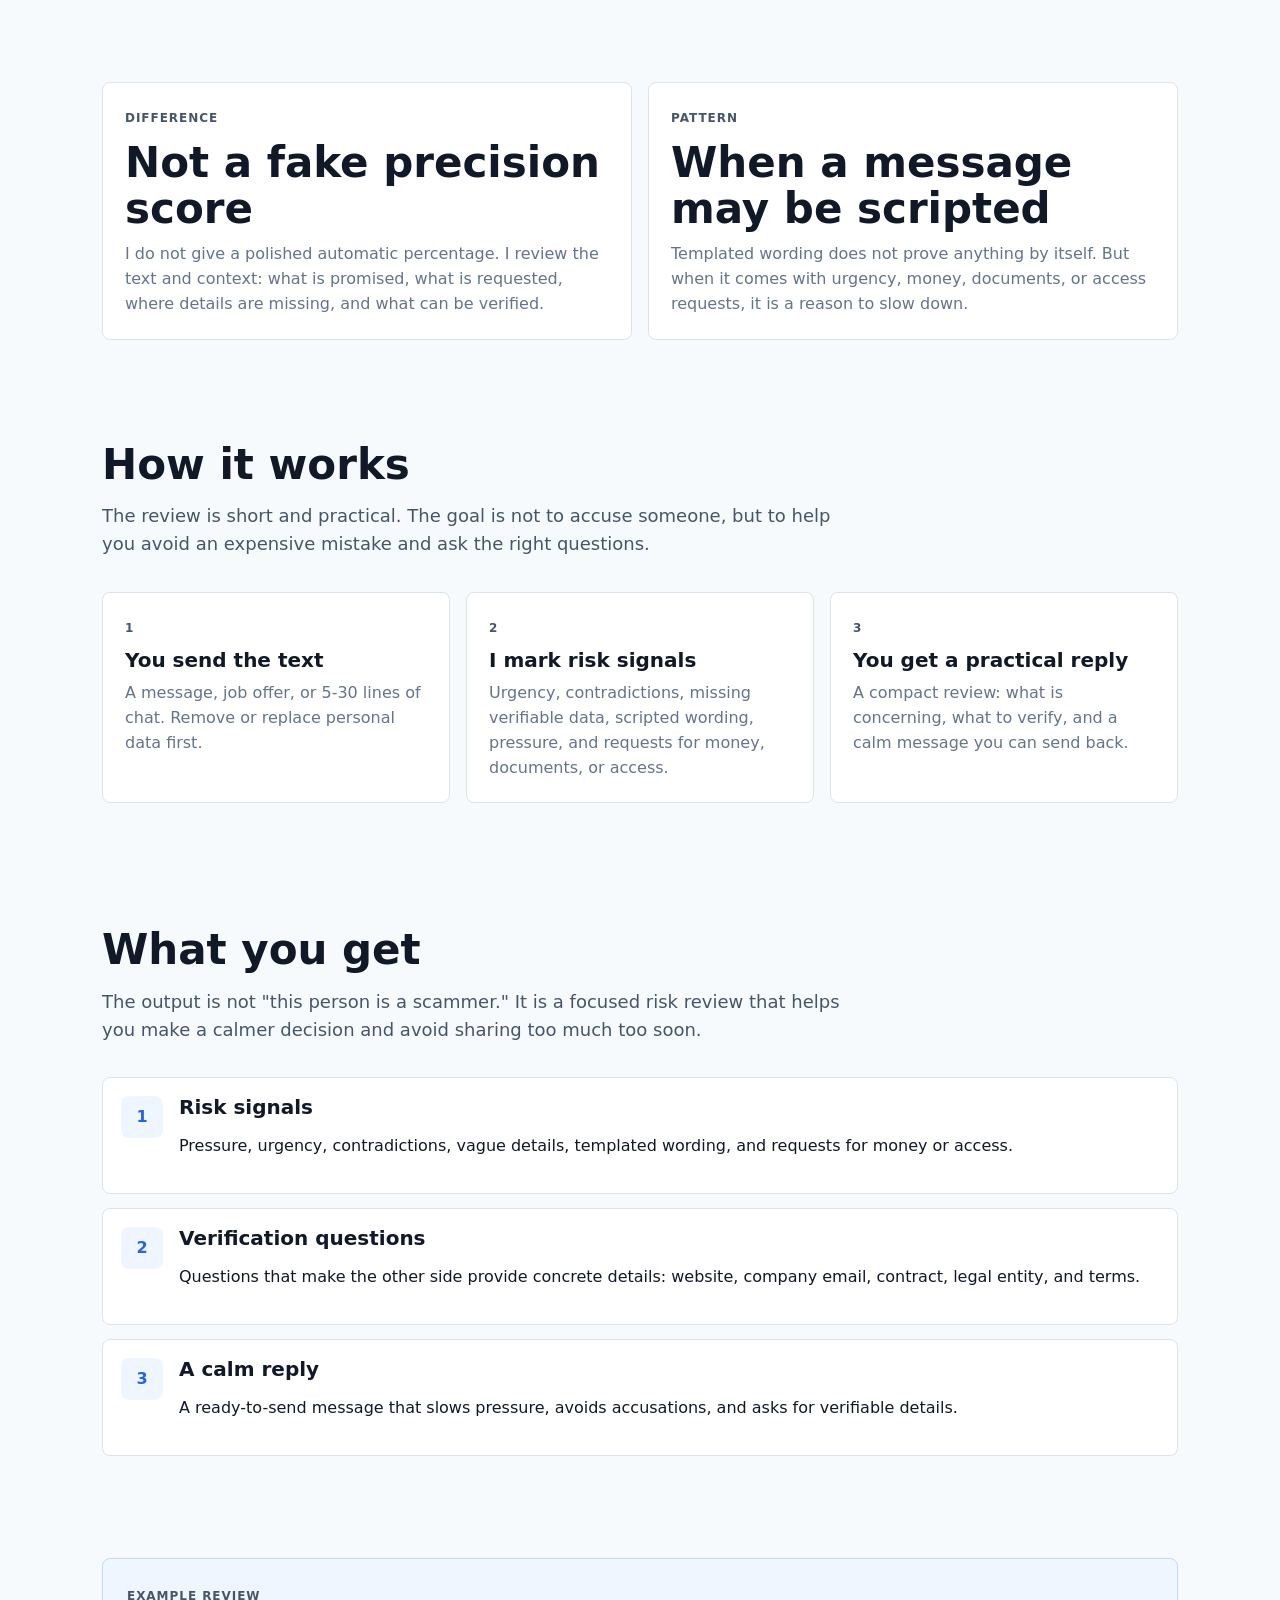
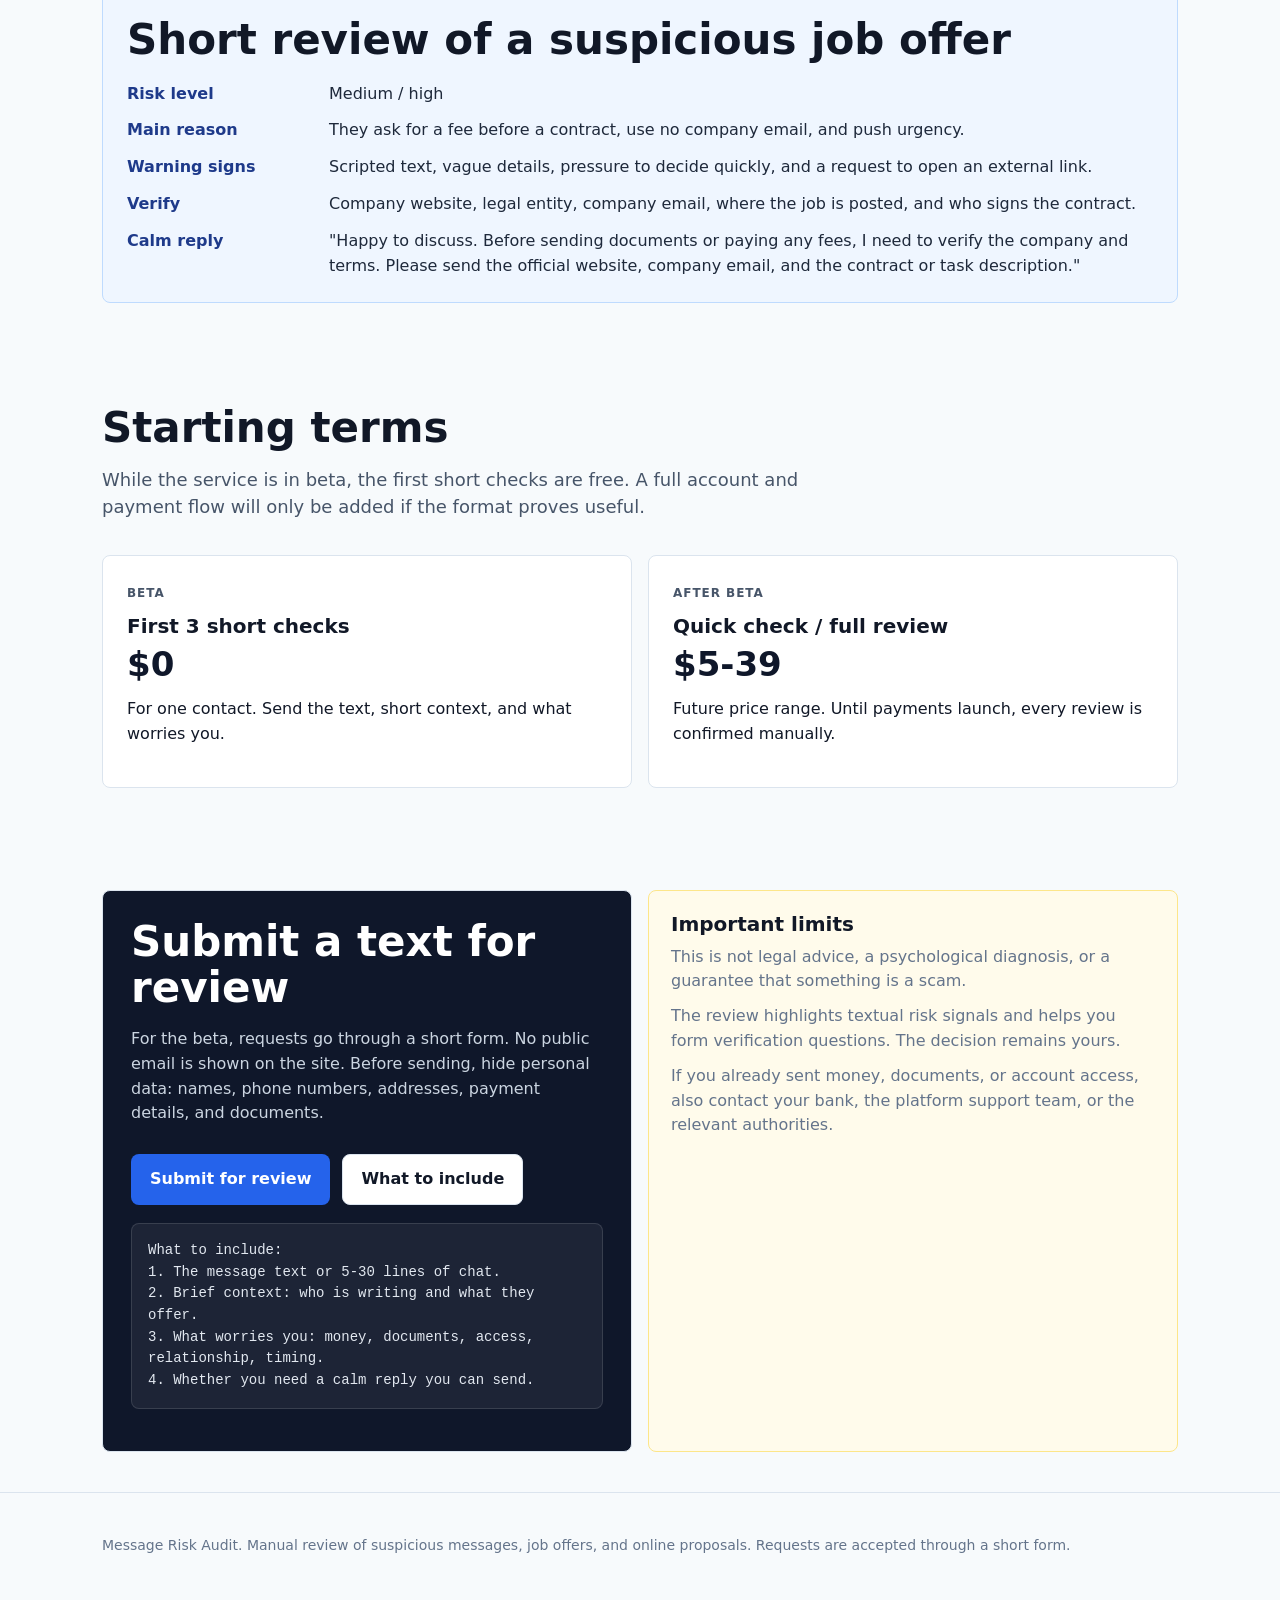
==== commit 23738c97: "Add files via upload" ====
--- a/index.html
+++ b/index.html
@@ -1,42 +1,42 @@
 <!doctype html>
-<html lang="ru">
+<html lang="en">
   <head>
     <meta charset="utf-8" />
     <meta name="viewport" content="width=device-width, initial-scale=1" />
-    <title>Проверить сообщение или вакансию на признаки мошенничества</title>
+    <title>Check a suspicious message, job offer, or online proposal</title>
     <meta
       name="description"
-      content="Ручной разбор подозрительной переписки: тревожные признаки, признаки подмены, фейковая вакансия, давление, манипуляции, вопросы для проверки и безопасный ответ."
+      content="Manual review of suspicious messages, job offers, crypto pitches, and online proposals: risk signals, verification questions, and a calm reply you can send."
     />
     <meta name="robots" content="index,follow" />
-    <link rel="canonical" href="https://message-risk-audit.vercel.app/" />
+    <link rel="canonical" href="https://message-risk-audit.vercel.app/en/" />
+    <link rel="alternate" hreflang="en" href="https://message-risk-audit.vercel.app/en/" />
     <link rel="alternate" hreflang="ru" href="https://message-risk-audit.vercel.app/" />
-    <link rel="alternate" hreflang="en" href="https://message-risk-audit.vercel.app/en/" />
-    <meta property="og:title" content="Ручной разбор подозрительных сообщений" />
+    <meta property="og:title" content="Manual review of suspicious messages" />
     <meta
       property="og:description"
-      content="Проверьте сообщение, вакансию или предложение на признаки риска до того, как отправлять деньги, документы или доступы."
+      content="Check a message, job offer, or online proposal for risk signs before sending money, documents, or account access."
     />
     <meta property="og:type" content="website" />
-    <meta property="og:url" content="https://message-risk-audit.vercel.app/" />
-    <meta property="og:image" content="https://message-risk-audit.vercel.app/assets/hero-analysis.svg" />
-    <meta property="og:locale" content="ru_RU" />
-    <meta property="og:locale:alternate" content="en_US" />
+    <meta property="og:url" content="https://message-risk-audit.vercel.app/en/" />
+    <meta property="og:image" content="https://message-risk-audit.vercel.app/assets/hero-analysis-en.svg" />
+    <meta property="og:locale" content="en_US" />
+    <meta property="og:locale:alternate" content="ru_RU" />
     <link rel="stylesheet" href="/styles.css" />
   </head>
   <body>
     <header class="site-header">
-      <nav class="nav" aria-label="Главная навигация">
-        <a class="brand" href="/">
+      <nav class="nav" aria-label="Main navigation">
+        <a class="brand" href="/en/">
           <span class="brand-mark">MR</span>
           <span>Message Risk Audit</span>
         </a>
         <div class="nav-links">
-          <a href="#cases">Когда полезно</a>
-          <a href="#how">Как работает</a>
-          <a href="#result">Что получите</a>
-          <a href="#submit">Отправить</a>
-          <a href="/en/" hreflang="en">EN</a>
+          <a href="#cases">Use cases</a>
+          <a href="#how">How it works</a>
+          <a href="#result">What you get</a>
+          <a href="#submit">Submit</a>
+          <a href="/" hreflang="ru">RU</a>
         </div>
       </nav>
     </header>
@@ -44,64 +44,64 @@
     <main>
       <section class="container hero">
         <div>
-          <div class="eyebrow"><span class="dot"></span> Ручной разбор человеком, не автоматическая оценка риска</div>
-          <h1>Проверить сообщение, вакансию или предложение</h1>
+          <div class="eyebrow"><span class="dot"></span> Manual human review, not an automated risk score</div>
+          <h1>Check a suspicious message, job offer, or proposal</h1>
           <p class="lead">
-            Пришлите текст. Я помогу понять, что настораживает, что проверить и как спокойно
-            ответить, не отправляя деньги, документы или доступы раньше времени.
+            Send the text. I will help you spot what feels off, what to verify, and how to
+            reply calmly before sending money, documents, or account access.
           </p>
           <div class="hero-actions">
-            <a class="button button-primary" href="#submit">Получить 3 проверки бесплатно</a>
-            <a class="button button-secondary" href="#example">Посмотреть пример разбора</a>
-          </div>
-          <div class="trust-strip" aria-label="Условия">
-            <div class="trust-item"><strong>Без диагноза</strong>Не ставлю психологических или медицинских ярлыков.</div>
-            <div class="trust-item"><strong>Без обвинений</strong>Формулирую признаки риска, а не приговоры.</div>
-            <div class="trust-item"><strong>Без лишних данных</strong>Имена, телефоны и реквизиты лучше замазать.</div>
+            <a class="button button-primary" href="#submit">Get 3 checks free</a>
+            <a class="button button-secondary" href="#example">See an example review</a>
+          </div>
+          <div class="trust-strip" aria-label="Service boundaries">
+            <div class="trust-item"><strong>No diagnoses</strong>No psychological, medical, or legal labels.</div>
+            <div class="trust-item"><strong>No accusations</strong>The review describes risk signals, not verdicts.</div>
+            <div class="trust-item"><strong>Less personal data</strong>Hide names, phone numbers, and payment details.</div>
           </div>
         </div>
         <div class="hero-visual">
-          <img src="/assets/hero-analysis.svg" alt="Пример разбора риска по подозрительному сообщению" />
+          <img src="/assets/hero-analysis-en.svg" alt="Example risk review for a suspicious message" />
         </div>
       </section>
 
       <section id="cases" class="section">
         <div class="container">
-          <h2>Когда стоит проверить текст</h2>
-          <p class="section-intro">
-            Сервис нужен в момент, когда вы уже чувствуете: "что-то не так", но не хотите
-            выглядеть подозрительным человеком или потерять реальную возможность.
+          <h2>When to check a message</h2>
+          <p class="section-intro">
+            This is for the moment when something feels wrong, but you do not want to overreact
+            or miss a real opportunity.
           </p>
           <div class="grid grid-3">
             <article class="card">
-              <span class="label">Работа</span>
-              <h3>Фейковая вакансия или работодатель</h3>
-              <p>Telegram-вакансия, удаленная работа, просьба оплатить обучение, комиссию, карту или доступ.</p>
-            </article>
-            <article class="card">
-              <span class="label">Фриланс</span>
-              <h3>Мутный клиент или заказчик</h3>
-              <p>Клиент давит на срочность, просит открыть файл, перейти по ссылке или работать без проверяемых данных.</p>
-            </article>
-            <article class="card">
-              <span class="label">Переписка</span>
-              <h3>Сообщение похоже на шаблон</h3>
-              <p>Текст выглядит личным, но в нём мало конкретики, много общих фраз и давление на быстрое действие.</p>
-            </article>
-            <article class="card">
-              <span class="label">Деньги</span>
-              <h3>Инвестиции, крипто, "быстрый доход"</h3>
-              <p>Обещают легкий заработок, доход без риска, бонус после пополнения или срочную оплату.</p>
-            </article>
-            <article class="card">
-              <span class="label">Документы</span>
-              <h3>Просят паспорт, карту или доступ</h3>
-              <p>Нужно понять, что можно отправлять, что стоит замазать, а что нельзя передавать до проверки.</p>
-            </article>
-            <article class="card">
-              <span class="label">Отношения</span>
-              <h3>Резкое сближение и просьбы денег</h3>
-              <p>Быстрое сближение, давление на жалость, срочная помощь, просьбы скрыть переписку или перевести деньги.</p>
+              <span class="label">Jobs</span>
+              <h3>Fake job offer or employer</h3>
+              <p>Telegram job posts, remote work offers, or requests to pay for training, cards, access, or fees.</p>
+            </article>
+            <article class="card">
+              <span class="label">Freelance</span>
+              <h3>Unclear client or project</h3>
+              <p>A client pushes urgency, asks you to open a file, follow a link, or start work without verifiable details.</p>
+            </article>
+            <article class="card">
+              <span class="label">Messages</span>
+              <h3>Text that feels templated</h3>
+              <p>The message looks personal, but has little detail, generic wording, and pressure to act quickly.</p>
+            </article>
+            <article class="card">
+              <span class="label">Money</span>
+              <h3>Investments, crypto, or fast income</h3>
+              <p>Someone promises easy returns, low risk, a bonus after deposit, or a time-limited payment step.</p>
+            </article>
+            <article class="card">
+              <span class="label">Documents</span>
+              <h3>Requests for ID, cards, or access</h3>
+              <p>You need to know what can be shared, what should be blurred, and what should wait until verification.</p>
+            </article>
+            <article class="card">
+              <span class="label">Relationships</span>
+              <h3>Fast bonding and money requests</h3>
+              <p>Rapid emotional closeness, pity pressure, urgent help, secrecy, or requests to transfer money.</p>
             </article>
           </div>
         </div>
@@ -110,19 +110,19 @@
       <section id="difference" class="section section-tight">
         <div class="container grid grid-2">
           <div class="card">
-            <span class="label">Отстройка</span>
-            <h2>Не автоматический процент риска</h2>
+            <span class="label">Difference</span>
+            <h2>Not a fake precision score</h2>
             <p>
-              Я не выдаю красивый автоматический процент. Смотрю текст и ситуацию вручную: что обещают,
-              чего просят, где нет конкретики и какие данные можно проверить.
+              I do not give a polished automatic percentage. I review the text and context:
+              what is promised, what is requested, where details are missing, and what can be verified.
             </p>
           </div>
           <div class="card">
-            <span class="label">Подмена</span>
-            <h2>Когда за человеком может быть шаблон</h2>
+            <span class="label">Pattern</span>
+            <h2>When a message may be scripted</h2>
             <p>
-              Сам по себе шаблонный текст ничего не доказывает. Но если он идёт вместе
-              со срочностью, просьбой денег, документов или доступов, это повод остановиться.
+              Templated wording does not prove anything by itself. But when it comes with urgency,
+              money, documents, or access requests, it is a reason to slow down.
             </p>
           </div>
         </div>
@@ -130,34 +130,33 @@
 
       <section id="how" class="section">
         <div class="container">
-          <h2>Как это работает</h2>
-          <p class="section-intro">
-            Разбор короткий и практичный. Цель не обвинить человека, а помочь вам не сделать
-            дорогую ошибку и задать правильные вопросы.
+          <h2>How it works</h2>
+          <p class="section-intro">
+            The review is short and practical. The goal is not to accuse someone, but to help
+            you avoid an expensive mistake and ask the right questions.
           </p>
           <div class="grid grid-3">
             <article class="card">
               <span class="label">1</span>
-              <h3>Вы присылаете текст</h3>
+              <h3>You send the text</h3>
               <p>
-                Сообщение, вакансию или 5-30 реплик переписки. Личные данные лучше удалить
-                или заменить.
+                A message, job offer, or 5-30 lines of chat. Remove or replace personal data first.
               </p>
             </article>
             <article class="card">
               <span class="label">2</span>
-              <h3>Я отмечаю тревожные признаки</h3>
+              <h3>I mark risk signals</h3>
               <p>
-                Срочность, противоречия, отсутствие проверяемых данных, шаблонность,
-                давление, просьбы денег, документов или доступов.
+                Urgency, contradictions, missing verifiable data, scripted wording, pressure,
+                and requests for money, documents, or access.
               </p>
             </article>
             <article class="card">
               <span class="label">3</span>
-              <h3>Вы получаете ответ</h3>
+              <h3>You get a practical reply</h3>
               <p>
-                Короткий разбор: что настораживает, что проверить и какой спокойный ответ
-                можно отправить второй стороне.
+                A compact review: what is concerning, what to verify, and a calm message you
+                can send back.
               </p>
             </article>
           </div>
@@ -166,28 +165,28 @@
 
       <section id="result" class="section">
         <div class="container">
-          <h2>Что вы получите</h2>
-          <p class="section-intro">
-            Итог не выглядит как "этот человек мошенник". Это короткий разбор риска, который помогает
-            принять спокойное решение и не отправить лишнего.
+          <h2>What you get</h2>
+          <p class="section-intro">
+            The output is not "this person is a scammer." It is a focused risk review that helps
+            you make a calmer decision and avoid sharing too much too soon.
           </p>
           <div class="steps">
             <div class="step">
               <div>
-                <h3>Что настораживает</h3>
-                <p>Давление, срочность, противоречия, отсутствие проверяемых данных, шаблонность, просьбы денег или доступов.</p>
+                <h3>Risk signals</h3>
+                <p>Pressure, urgency, contradictions, vague details, templated wording, and requests for money or access.</p>
               </div>
             </div>
             <div class="step">
               <div>
-                <h3>Вопросы для проверки</h3>
-                <p>Контрольные вопросы, которые заставляют вторую сторону дать конкретику: сайт, почту, договор, компанию, условия.</p>
+                <h3>Verification questions</h3>
+                <p>Questions that make the other side provide concrete details: website, company email, contract, legal entity, and terms.</p>
               </div>
             </div>
             <div class="step">
               <div>
-                <h3>Спокойный ответ</h3>
-                <p>Готовый текст без обвинений: замедлить давление, не отправлять деньги или документы и запросить проверяемые данные.</p>
+                <h3>A calm reply</h3>
+                <p>A ready-to-send message that slows pressure, avoids accusations, and asks for verifiable details.</p>
               </div>
             </div>
           </div>
@@ -197,21 +196,22 @@
       <section id="example" class="section section-tight">
         <div class="container">
           <div class="memo">
-            <span class="label">Пример разбора</span>
-            <h2>Короткий разбор подозрительной вакансии</h2>
+            <span class="label">Example review</span>
+            <h2>Short review of a suspicious job offer</h2>
             <div class="memo-grid">
-              <div class="memo-key">Уровень риска</div>
-              <div class="memo-value">Средний / высокий</div>
-              <div class="memo-key">Главная причина</div>
-              <div class="memo-value">Просят оплатить комиссию до договора, нет корпоративной почты, много срочности.</div>
-              <div class="memo-key">Тревожные признаки</div>
-              <div class="memo-value">Шаблонный текст, уход от конкретики, давление на быстрое решение, просьба перейти по внешней ссылке.</div>
-              <div class="memo-key">Проверить</div>
-              <div class="memo-value">Сайт компании, юридическое лицо, корпоративную почту, где опубликована вакансия, кто подписывает договор.</div>
-              <div class="memo-key">Спокойный ответ</div>
+              <div class="memo-key">Risk level</div>
+              <div class="memo-value">Medium / high</div>
+              <div class="memo-key">Main reason</div>
+              <div class="memo-value">They ask for a fee before a contract, use no company email, and push urgency.</div>
+              <div class="memo-key">Warning signs</div>
+              <div class="memo-value">Scripted text, vague details, pressure to decide quickly, and a request to open an external link.</div>
+              <div class="memo-key">Verify</div>
+              <div class="memo-value">Company website, legal entity, company email, where the job is posted, and who signs the contract.</div>
+              <div class="memo-key">Calm reply</div>
               <div class="memo-value">
-                "Готов обсудить. Перед отправкой документов и оплатой комиссий мне нужно подтвердить компанию и условия.
-                Пришлите, пожалуйста, официальный сайт, корпоративную почту и договор/описание задачи."
+                "Happy to discuss. Before sending documents or paying any fees, I need to verify
+                the company and terms. Please send the official website, company email, and the
+                contract or task description."
               </div>
             </div>
           </div>
@@ -220,22 +220,23 @@
 
       <section id="pricing" class="section">
         <div class="container">
-          <h2>Стартовые условия</h2>
-          <p class="section-intro">
-            Пока сервис тестируется, первые короткие проверки бесплатны. Полноценный кабинет и оплата появятся только если формат окажется полезным.
+          <h2>Starting terms</h2>
+          <p class="section-intro">
+            While the service is in beta, the first short checks are free. A full account and payment flow
+            will only be added if the format proves useful.
           </p>
           <div class="pricing">
             <div class="price">
-              <span class="label">Бета</span>
-              <h3>Первые 3 короткие проверки</h3>
-              <strong>0$</strong>
-              <p>Для одного контакта. Нужны текст, контекст и вопрос: чего вы опасаетесь.</p>
+              <span class="label">Beta</span>
+              <h3>First 3 short checks</h3>
+              <strong>$0</strong>
+              <p>For one contact. Send the text, short context, and what worries you.</p>
             </div>
             <div class="price">
-              <span class="label">После беты</span>
-              <h3>Быстрая проверка / полный разбор</h3>
-              <strong>5-39$</strong>
-              <p>Ориентир для будущей цены. До запуска оплаты все условия подтверждаются вручную.</p>
+              <span class="label">After beta</span>
+              <h3>Quick check / full review</h3>
+              <strong>$5-39</strong>
+              <p>Future price range. Until payments launch, every review is confirmed manually.</p>
             </div>
           </div>
         </div>
@@ -244,27 +245,27 @@
       <section id="submit" class="section section-tight">
         <div class="container grid grid-2">
           <div class="form-panel">
-            <h2>Отправить текст на разбор</h2>
+            <h2>Submit a text for review</h2>
             <p>
-              На старте заявки принимаются через короткую форму. Публичная почта на сайте
-              не показывается.
-              Перед отправкой замажьте личные данные: имена, телефоны, адреса, реквизиты, документы.
+              For the beta, requests go through a short form. No public email is shown on the site.
+              Before sending, hide personal data: names, phone numbers, addresses, payment details,
+              and documents.
             </p>
             <div class="cta-row">
-              <a class="button button-primary" href="https://tally.so/r/eqobyx" target="_blank" rel="noopener">Отправить на разбор</a>
-              <a class="button button-secondary" href="#request-template">Что приложить</a>
-            </div>
-            <pre id="request-template" class="copy-box">Что приложить:
-1. Текст сообщения или 5-30 реплик переписки.
-2. Коротко: кто пишет и что предлагает.
-3. Что вас тревожит: деньги, документы, доступы, отношения, время.
-4. Нужен ли спокойный ответ, который можно отправить.</pre>
+              <a class="button button-primary" href="https://tally.so/r/lbg18v" target="_blank" rel="noopener">Submit for review</a>
+              <a class="button button-secondary" href="#request-template">What to include</a>
+            </div>
+            <pre id="request-template" class="copy-box">What to include:
+1. The message text or 5-30 lines of chat.
+2. Brief context: who is writing and what they offer.
+3. What worries you: money, documents, access, relationship, timing.
+4. Whether you need a calm reply you can send.</pre>
           </div>
           <div class="notice">
-            <h3>Важные ограничения</h3>
-            <p>Это не юридическая консультация, не психологический диагноз и не гарантия мошенничества.</p>
-            <p>Разбор показывает текстовые признаки риска и помогает сформулировать проверочные вопросы. Решение остается за вами.</p>
-            <p>Если уже отправлены деньги, документы или доступы, дополнительно обращайтесь в банк, поддержку сервиса или компетентные органы.</p>
+            <h3>Important limits</h3>
+            <p>This is not legal advice, a psychological diagnosis, or a guarantee that something is a scam.</p>
+            <p>The review highlights textual risk signals and helps you form verification questions. The decision remains yours.</p>
+            <p>If you already sent money, documents, or account access, also contact your bank, the platform support team, or the relevant authorities.</p>
           </div>
         </div>
       </section>
@@ -273,8 +274,8 @@
     <footer class="footer">
       <div class="container">
         <p>
-          Message Risk Audit. Ручной разбор подозрительных сообщений, вакансий и предложений.
-          Заявки принимаются через короткую форму.
+          Message Risk Audit. Manual review of suspicious messages, job offers, and online proposals.
+          Requests are accepted through a short form.
         </p>
       </div>
     </footer>
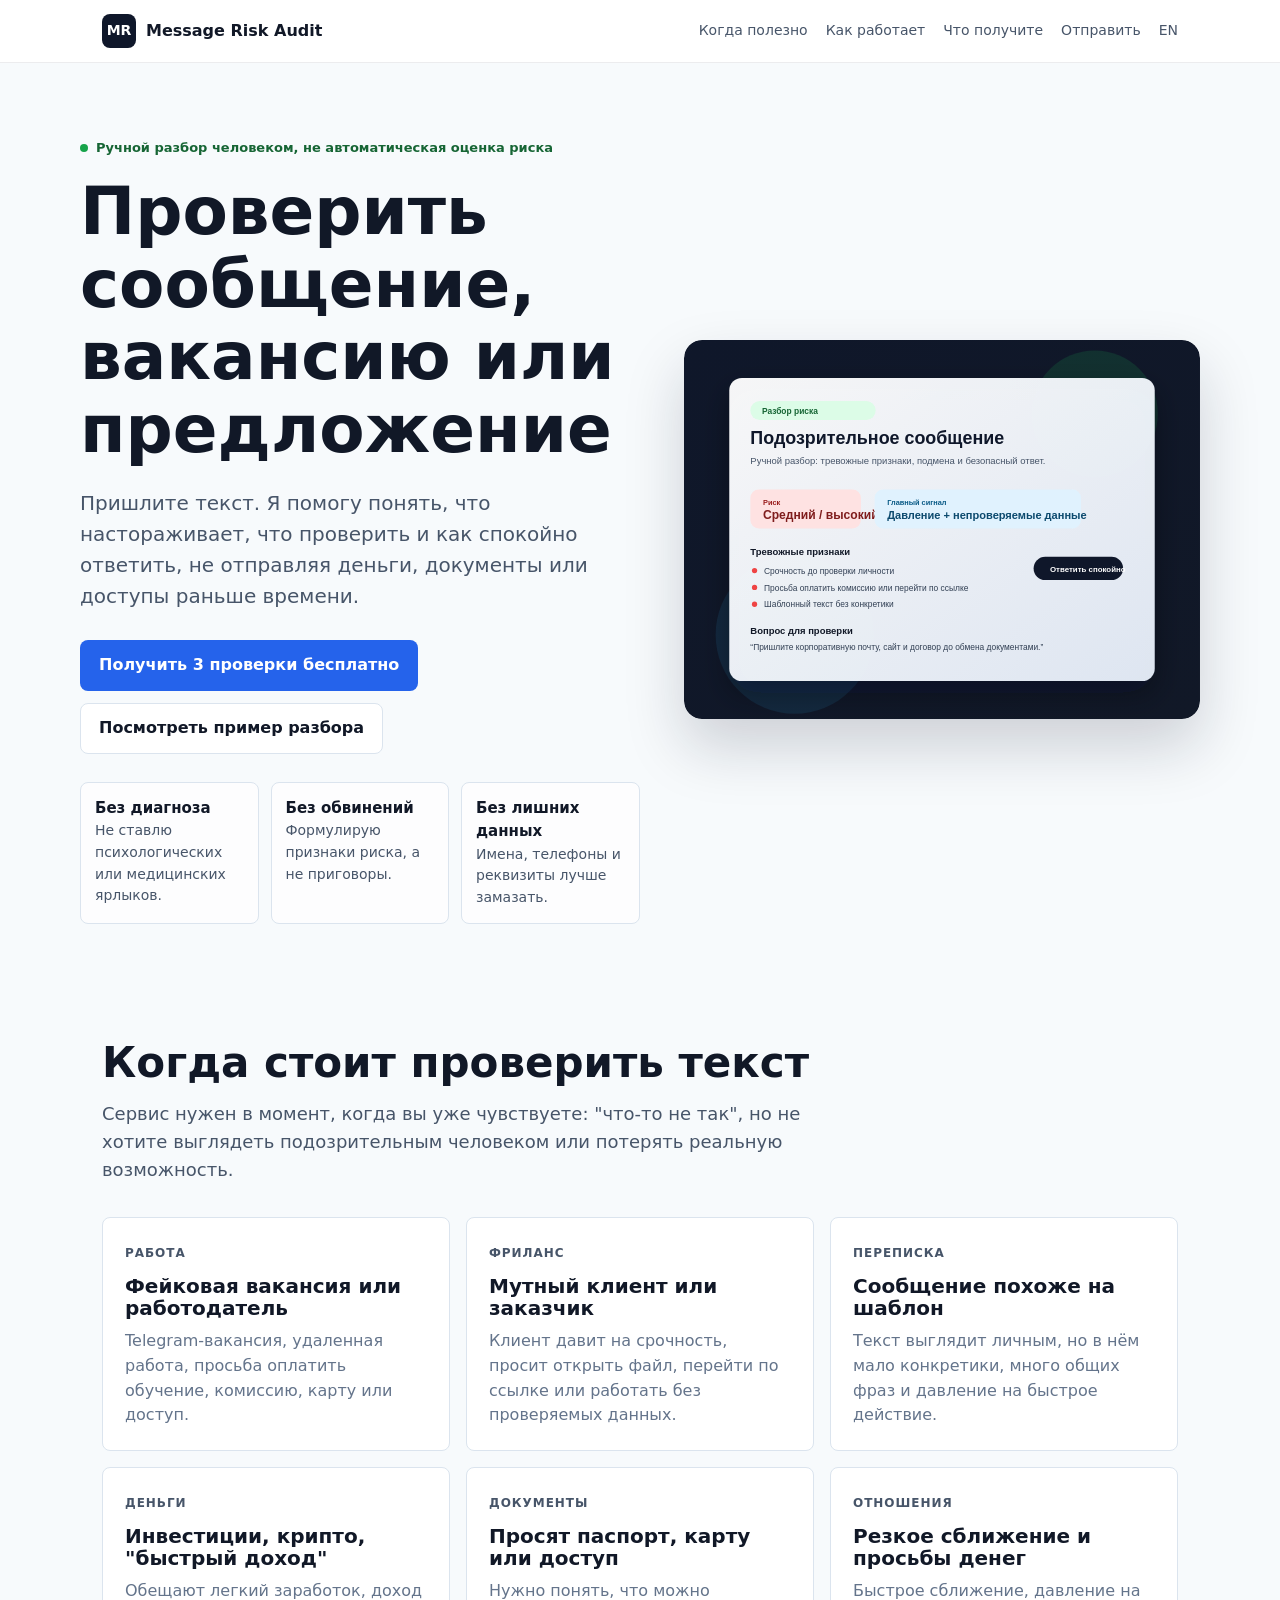
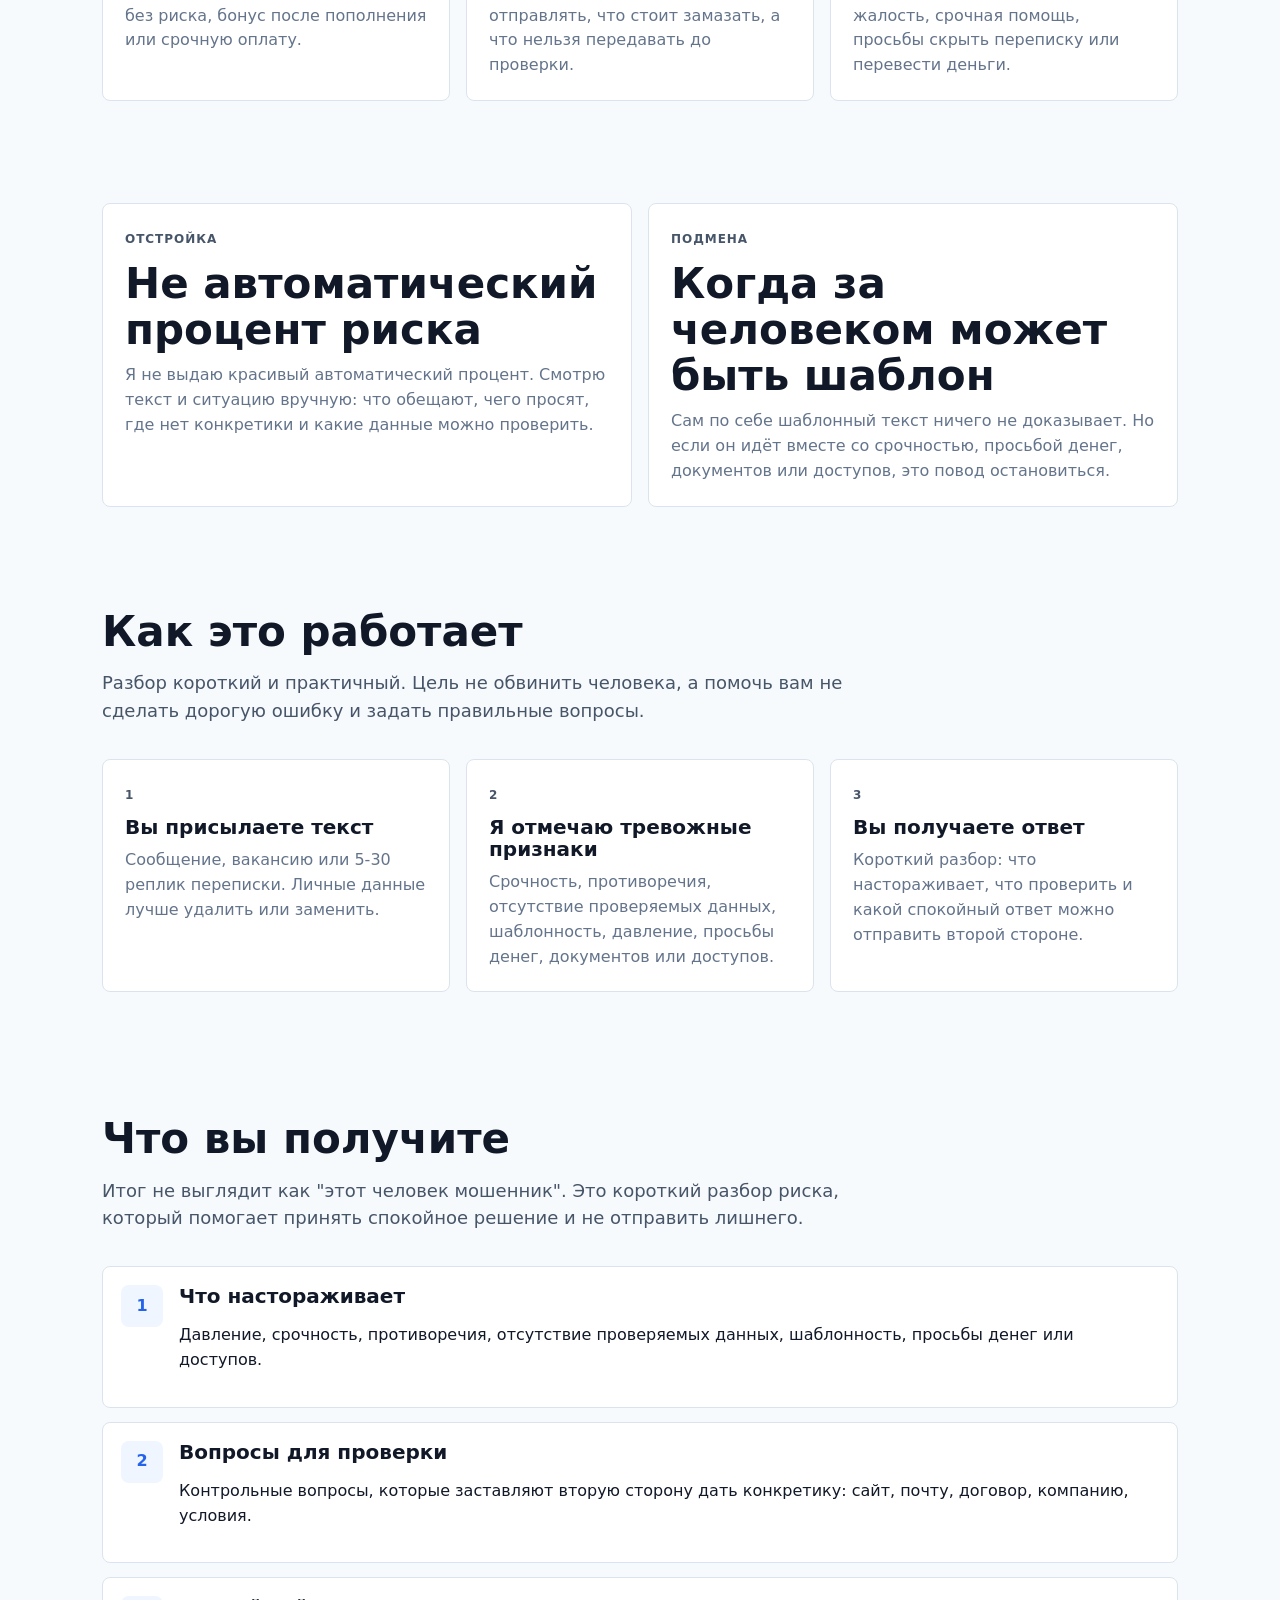
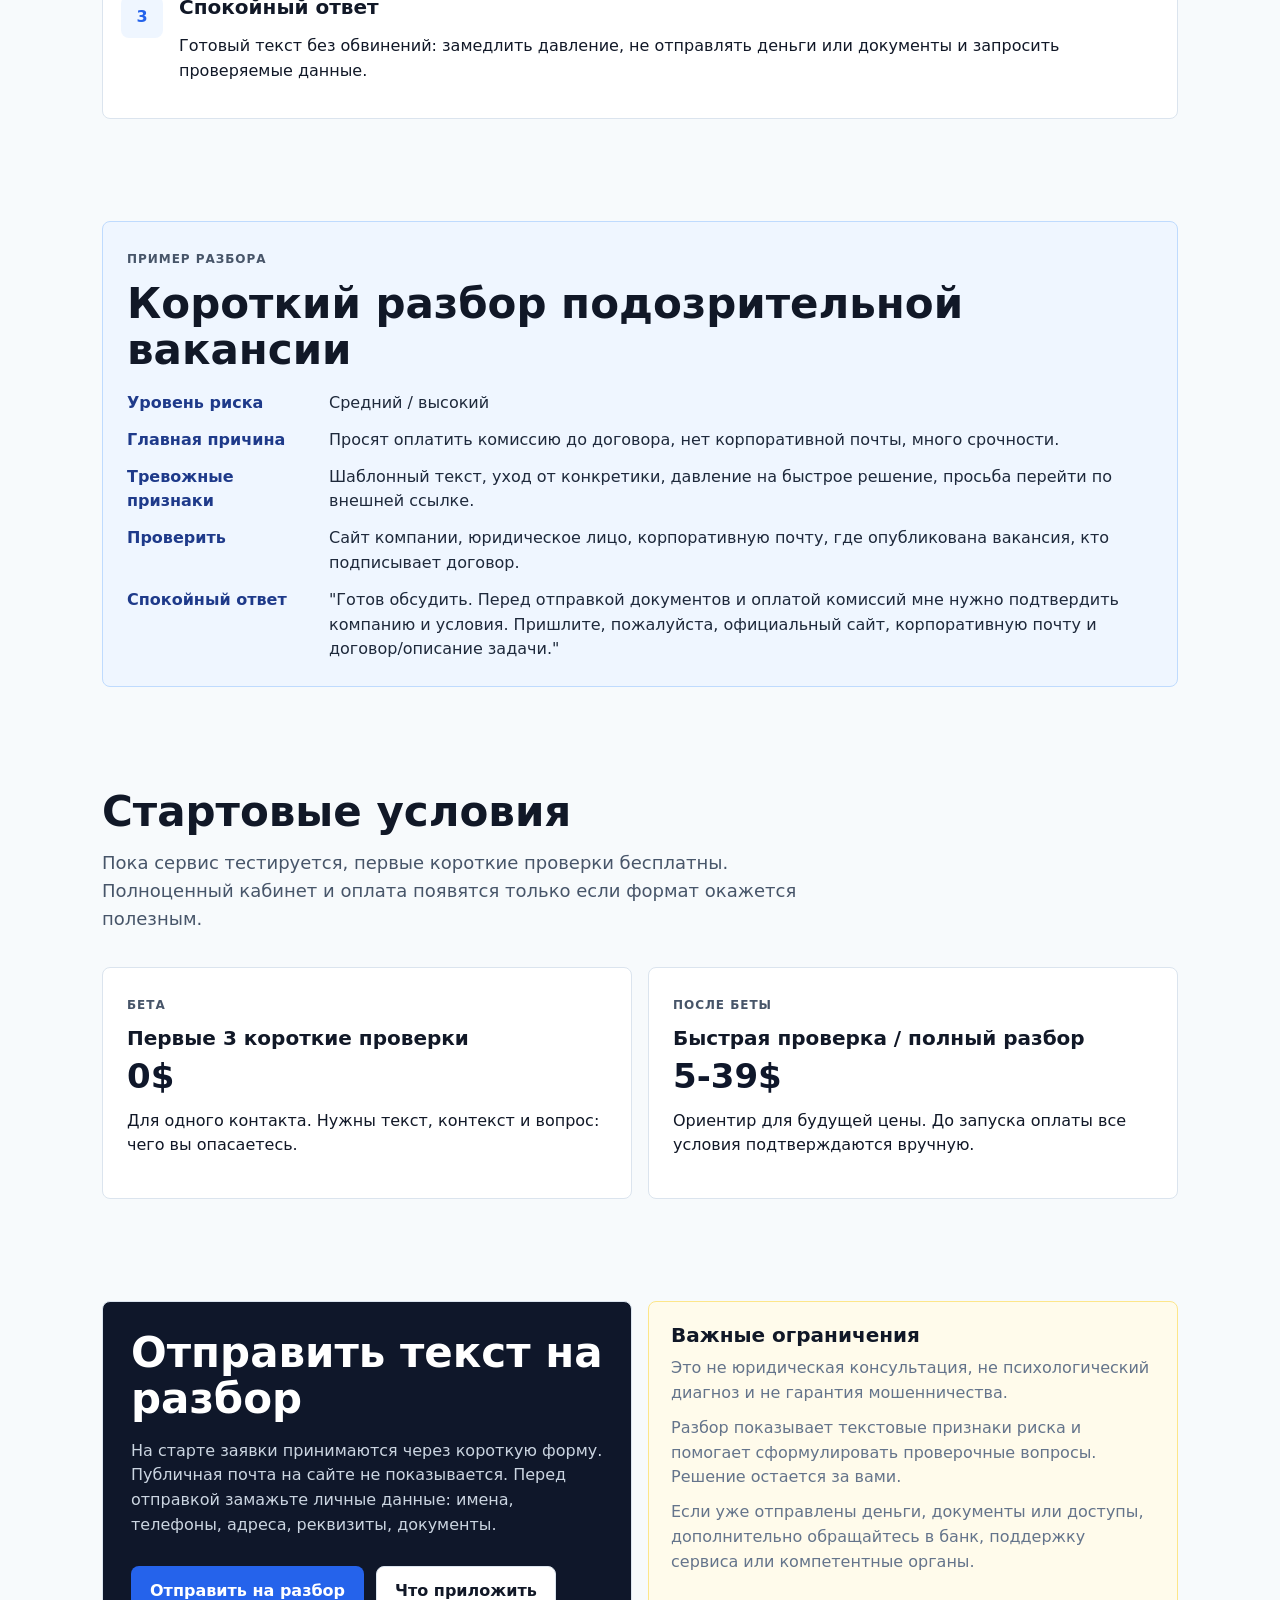
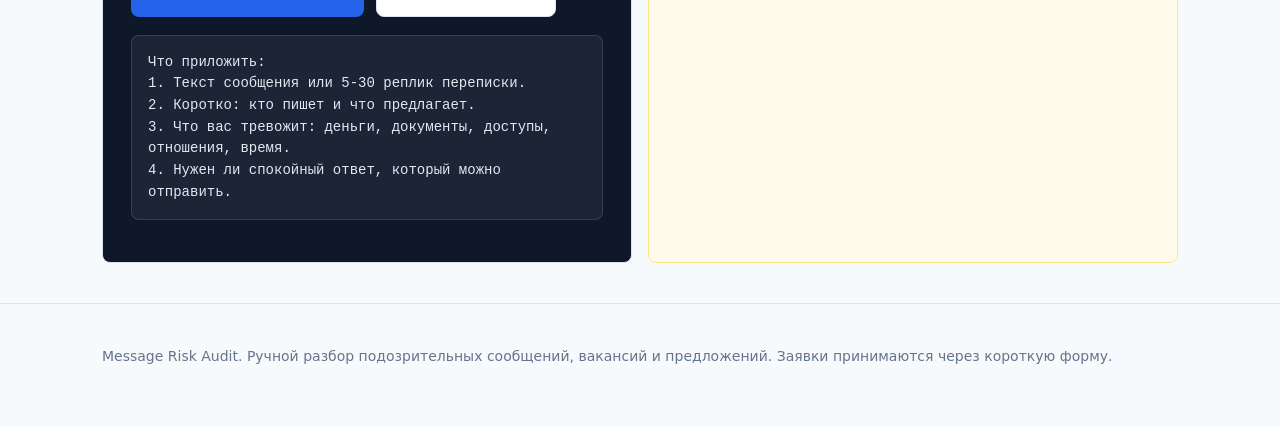
==== commit 99cbeee7: "Add files via upload" ====
--- a/index.html
+++ b/index.html
@@ -1,42 +1,42 @@
 <!doctype html>
-<html lang="en">
+<html lang="ru">
   <head>
     <meta charset="utf-8" />
     <meta name="viewport" content="width=device-width, initial-scale=1" />
-    <title>Check a suspicious message, job offer, or online proposal</title>
+    <title>Проверить сообщение или вакансию на признаки мошенничества</title>
     <meta
       name="description"
-      content="Manual review of suspicious messages, job offers, crypto pitches, and online proposals: risk signals, verification questions, and a calm reply you can send."
+      content="Ручной разбор подозрительной переписки: тревожные признаки, признаки подмены, фейковая вакансия, давление, манипуляции, вопросы для проверки и безопасный ответ."
     />
     <meta name="robots" content="index,follow" />
-    <link rel="canonical" href="https://message-risk-audit.vercel.app/en/" />
+    <link rel="canonical" href="https://message-risk-audit.vercel.app/" />
+    <link rel="alternate" hreflang="ru" href="https://message-risk-audit.vercel.app/" />
     <link rel="alternate" hreflang="en" href="https://message-risk-audit.vercel.app/en/" />
-    <link rel="alternate" hreflang="ru" href="https://message-risk-audit.vercel.app/" />
-    <meta property="og:title" content="Manual review of suspicious messages" />
+    <meta property="og:title" content="Ручной разбор подозрительных сообщений" />
     <meta
       property="og:description"
-      content="Check a message, job offer, or online proposal for risk signs before sending money, documents, or account access."
+      content="Проверьте сообщение, вакансию или предложение на признаки риска до того, как отправлять деньги, документы или доступы."
     />
     <meta property="og:type" content="website" />
-    <meta property="og:url" content="https://message-risk-audit.vercel.app/en/" />
-    <meta property="og:image" content="https://message-risk-audit.vercel.app/assets/hero-analysis-en.svg" />
-    <meta property="og:locale" content="en_US" />
-    <meta property="og:locale:alternate" content="ru_RU" />
+    <meta property="og:url" content="https://message-risk-audit.vercel.app/" />
+    <meta property="og:image" content="https://message-risk-audit.vercel.app/assets/hero-analysis.svg" />
+    <meta property="og:locale" content="ru_RU" />
+    <meta property="og:locale:alternate" content="en_US" />
     <link rel="stylesheet" href="/styles.css" />
   </head>
   <body>
     <header class="site-header">
-      <nav class="nav" aria-label="Main navigation">
-        <a class="brand" href="/en/">
+      <nav class="nav" aria-label="Главная навигация">
+        <a class="brand" href="/">
           <span class="brand-mark">MR</span>
           <span>Message Risk Audit</span>
         </a>
         <div class="nav-links">
-          <a href="#cases">Use cases</a>
-          <a href="#how">How it works</a>
-          <a href="#result">What you get</a>
-          <a href="#submit">Submit</a>
-          <a href="/" hreflang="ru">RU</a>
+          <a href="#cases">Когда полезно</a>
+          <a href="#how">Как работает</a>
+          <a href="#result">Что получите</a>
+          <a href="#submit">Отправить</a>
+          <a href="/en/" hreflang="en">EN</a>
         </div>
       </nav>
     </header>
@@ -44,64 +44,64 @@
     <main>
       <section class="container hero">
         <div>
-          <div class="eyebrow"><span class="dot"></span> Manual human review, not an automated risk score</div>
-          <h1>Check a suspicious message, job offer, or proposal</h1>
+          <div class="eyebrow"><span class="dot"></span> Ручной разбор человеком, не автоматическая оценка риска</div>
+          <h1>Проверить сообщение, вакансию или предложение</h1>
           <p class="lead">
-            Send the text. I will help you spot what feels off, what to verify, and how to
-            reply calmly before sending money, documents, or account access.
+            Пришлите текст. Я помогу понять, что настораживает, что проверить и как спокойно
+            ответить, не отправляя деньги, документы или доступы раньше времени.
           </p>
           <div class="hero-actions">
-            <a class="button button-primary" href="#submit">Get 3 checks free</a>
-            <a class="button button-secondary" href="#example">See an example review</a>
-          </div>
-          <div class="trust-strip" aria-label="Service boundaries">
-            <div class="trust-item"><strong>No diagnoses</strong>No psychological, medical, or legal labels.</div>
-            <div class="trust-item"><strong>No accusations</strong>The review describes risk signals, not verdicts.</div>
-            <div class="trust-item"><strong>Less personal data</strong>Hide names, phone numbers, and payment details.</div>
+            <a class="button button-primary" href="#submit">Получить 3 проверки бесплатно</a>
+            <a class="button button-secondary" href="#example">Посмотреть пример разбора</a>
+          </div>
+          <div class="trust-strip" aria-label="Условия">
+            <div class="trust-item"><strong>Без диагноза</strong>Не ставлю психологических или медицинских ярлыков.</div>
+            <div class="trust-item"><strong>Без обвинений</strong>Формулирую признаки риска, а не приговоры.</div>
+            <div class="trust-item"><strong>Без лишних данных</strong>Имена, телефоны и реквизиты лучше замазать.</div>
           </div>
         </div>
         <div class="hero-visual">
-          <img src="/assets/hero-analysis-en.svg" alt="Example risk review for a suspicious message" />
+          <img src="/assets/hero-analysis.svg" alt="Пример разбора риска по подозрительному сообщению" />
         </div>
       </section>
 
       <section id="cases" class="section">
         <div class="container">
-          <h2>When to check a message</h2>
-          <p class="section-intro">
-            This is for the moment when something feels wrong, but you do not want to overreact
-            or miss a real opportunity.
+          <h2>Когда стоит проверить текст</h2>
+          <p class="section-intro">
+            Сервис нужен в момент, когда вы уже чувствуете: "что-то не так", но не хотите
+            выглядеть подозрительным человеком или потерять реальную возможность.
           </p>
           <div class="grid grid-3">
             <article class="card">
-              <span class="label">Jobs</span>
-              <h3>Fake job offer or employer</h3>
-              <p>Telegram job posts, remote work offers, or requests to pay for training, cards, access, or fees.</p>
-            </article>
-            <article class="card">
-              <span class="label">Freelance</span>
-              <h3>Unclear client or project</h3>
-              <p>A client pushes urgency, asks you to open a file, follow a link, or start work without verifiable details.</p>
-            </article>
-            <article class="card">
-              <span class="label">Messages</span>
-              <h3>Text that feels templated</h3>
-              <p>The message looks personal, but has little detail, generic wording, and pressure to act quickly.</p>
-            </article>
-            <article class="card">
-              <span class="label">Money</span>
-              <h3>Investments, crypto, or fast income</h3>
-              <p>Someone promises easy returns, low risk, a bonus after deposit, or a time-limited payment step.</p>
-            </article>
-            <article class="card">
-              <span class="label">Documents</span>
-              <h3>Requests for ID, cards, or access</h3>
-              <p>You need to know what can be shared, what should be blurred, and what should wait until verification.</p>
-            </article>
-            <article class="card">
-              <span class="label">Relationships</span>
-              <h3>Fast bonding and money requests</h3>
-              <p>Rapid emotional closeness, pity pressure, urgent help, secrecy, or requests to transfer money.</p>
+              <span class="label">Работа</span>
+              <h3>Фейковая вакансия или работодатель</h3>
+              <p>Telegram-вакансия, удаленная работа, просьба оплатить обучение, комиссию, карту или доступ.</p>
+            </article>
+            <article class="card">
+              <span class="label">Фриланс</span>
+              <h3>Мутный клиент или заказчик</h3>
+              <p>Клиент давит на срочность, просит открыть файл, перейти по ссылке или работать без проверяемых данных.</p>
+            </article>
+            <article class="card">
+              <span class="label">Переписка</span>
+              <h3>Сообщение похоже на шаблон</h3>
+              <p>Текст выглядит личным, но в нём мало конкретики, много общих фраз и давление на быстрое действие.</p>
+            </article>
+            <article class="card">
+              <span class="label">Деньги</span>
+              <h3>Инвестиции, крипто, "быстрый доход"</h3>
+              <p>Обещают легкий заработок, доход без риска, бонус после пополнения или срочную оплату.</p>
+            </article>
+            <article class="card">
+              <span class="label">Документы</span>
+              <h3>Просят паспорт, карту или доступ</h3>
+              <p>Нужно понять, что можно отправлять, что стоит замазать, а что нельзя передавать до проверки.</p>
+            </article>
+            <article class="card">
+              <span class="label">Отношения</span>
+              <h3>Резкое сближение и просьбы денег</h3>
+              <p>Быстрое сближение, давление на жалость, срочная помощь, просьбы скрыть переписку или перевести деньги.</p>
             </article>
           </div>
         </div>
@@ -110,19 +110,19 @@
       <section id="difference" class="section section-tight">
         <div class="container grid grid-2">
           <div class="card">
-            <span class="label">Difference</span>
-            <h2>Not a fake precision score</h2>
+            <span class="label">Отстройка</span>
+            <h2>Не автоматический процент риска</h2>
             <p>
-              I do not give a polished automatic percentage. I review the text and context:
-              what is promised, what is requested, where details are missing, and what can be verified.
+              Я не выдаю красивый автоматический процент. Смотрю текст и ситуацию вручную: что обещают,
+              чего просят, где нет конкретики и какие данные можно проверить.
             </p>
           </div>
           <div class="card">
-            <span class="label">Pattern</span>
-            <h2>When a message may be scripted</h2>
+            <span class="label">Подмена</span>
+            <h2>Когда за человеком может быть шаблон</h2>
             <p>
-              Templated wording does not prove anything by itself. But when it comes with urgency,
-              money, documents, or access requests, it is a reason to slow down.
+              Сам по себе шаблонный текст ничего не доказывает. Но если он идёт вместе
+              со срочностью, просьбой денег, документов или доступов, это повод остановиться.
             </p>
           </div>
         </div>
@@ -130,33 +130,34 @@
 
       <section id="how" class="section">
         <div class="container">
-          <h2>How it works</h2>
-          <p class="section-intro">
-            The review is short and practical. The goal is not to accuse someone, but to help
-            you avoid an expensive mistake and ask the right questions.
+          <h2>Как это работает</h2>
+          <p class="section-intro">
+            Разбор короткий и практичный. Цель не обвинить человека, а помочь вам не сделать
+            дорогую ошибку и задать правильные вопросы.
           </p>
           <div class="grid grid-3">
             <article class="card">
               <span class="label">1</span>
-              <h3>You send the text</h3>
+              <h3>Вы присылаете текст</h3>
               <p>
-                A message, job offer, or 5-30 lines of chat. Remove or replace personal data first.
+                Сообщение, вакансию или 5-30 реплик переписки. Личные данные лучше удалить
+                или заменить.
               </p>
             </article>
             <article class="card">
               <span class="label">2</span>
-              <h3>I mark risk signals</h3>
+              <h3>Я отмечаю тревожные признаки</h3>
               <p>
-                Urgency, contradictions, missing verifiable data, scripted wording, pressure,
-                and requests for money, documents, or access.
+                Срочность, противоречия, отсутствие проверяемых данных, шаблонность,
+                давление, просьбы денег, документов или доступов.
               </p>
             </article>
             <article class="card">
               <span class="label">3</span>
-              <h3>You get a practical reply</h3>
+              <h3>Вы получаете ответ</h3>
               <p>
-                A compact review: what is concerning, what to verify, and a calm message you
-                can send back.
+                Короткий разбор: что настораживает, что проверить и какой спокойный ответ
+                можно отправить второй стороне.
               </p>
             </article>
           </div>
@@ -165,28 +166,28 @@
 
       <section id="result" class="section">
         <div class="container">
-          <h2>What you get</h2>
-          <p class="section-intro">
-            The output is not "this person is a scammer." It is a focused risk review that helps
-            you make a calmer decision and avoid sharing too much too soon.
+          <h2>Что вы получите</h2>
+          <p class="section-intro">
+            Итог не выглядит как "этот человек мошенник". Это короткий разбор риска, который помогает
+            принять спокойное решение и не отправить лишнего.
           </p>
           <div class="steps">
             <div class="step">
               <div>
-                <h3>Risk signals</h3>
-                <p>Pressure, urgency, contradictions, vague details, templated wording, and requests for money or access.</p>
+                <h3>Что настораживает</h3>
+                <p>Давление, срочность, противоречия, отсутствие проверяемых данных, шаблонность, просьбы денег или доступов.</p>
               </div>
             </div>
             <div class="step">
               <div>
-                <h3>Verification questions</h3>
-                <p>Questions that make the other side provide concrete details: website, company email, contract, legal entity, and terms.</p>
+                <h3>Вопросы для проверки</h3>
+                <p>Контрольные вопросы, которые заставляют вторую сторону дать конкретику: сайт, почту, договор, компанию, условия.</p>
               </div>
             </div>
             <div class="step">
               <div>
-                <h3>A calm reply</h3>
-                <p>A ready-to-send message that slows pressure, avoids accusations, and asks for verifiable details.</p>
+                <h3>Спокойный ответ</h3>
+                <p>Готовый текст без обвинений: замедлить давление, не отправлять деньги или документы и запросить проверяемые данные.</p>
               </div>
             </div>
           </div>
@@ -196,22 +197,21 @@
       <section id="example" class="section section-tight">
         <div class="container">
           <div class="memo">
-            <span class="label">Example review</span>
-            <h2>Short review of a suspicious job offer</h2>
+            <span class="label">Пример разбора</span>
+            <h2>Короткий разбор подозрительной вакансии</h2>
             <div class="memo-grid">
-              <div class="memo-key">Risk level</div>
-              <div class="memo-value">Medium / high</div>
-              <div class="memo-key">Main reason</div>
-              <div class="memo-value">They ask for a fee before a contract, use no company email, and push urgency.</div>
-              <div class="memo-key">Warning signs</div>
-              <div class="memo-value">Scripted text, vague details, pressure to decide quickly, and a request to open an external link.</div>
-              <div class="memo-key">Verify</div>
-              <div class="memo-value">Company website, legal entity, company email, where the job is posted, and who signs the contract.</div>
-              <div class="memo-key">Calm reply</div>
+              <div class="memo-key">Уровень риска</div>
+              <div class="memo-value">Средний / высокий</div>
+              <div class="memo-key">Главная причина</div>
+              <div class="memo-value">Просят оплатить комиссию до договора, нет корпоративной почты, много срочности.</div>
+              <div class="memo-key">Тревожные признаки</div>
+              <div class="memo-value">Шаблонный текст, уход от конкретики, давление на быстрое решение, просьба перейти по внешней ссылке.</div>
+              <div class="memo-key">Проверить</div>
+              <div class="memo-value">Сайт компании, юридическое лицо, корпоративную почту, где опубликована вакансия, кто подписывает договор.</div>
+              <div class="memo-key">Спокойный ответ</div>
               <div class="memo-value">
-                "Happy to discuss. Before sending documents or paying any fees, I need to verify
-                the company and terms. Please send the official website, company email, and the
-                contract or task description."
+                "Готов обсудить. Перед отправкой документов и оплатой комиссий мне нужно подтвердить компанию и условия.
+                Пришлите, пожалуйста, официальный сайт, корпоративную почту и договор/описание задачи."
               </div>
             </div>
           </div>
@@ -220,23 +220,22 @@
 
       <section id="pricing" class="section">
         <div class="container">
-          <h2>Starting terms</h2>
-          <p class="section-intro">
-            While the service is in beta, the first short checks are free. A full account and payment flow
-            will only be added if the format proves useful.
+          <h2>Стартовые условия</h2>
+          <p class="section-intro">
+            Пока сервис тестируется, первые короткие проверки бесплатны. Полноценный кабинет и оплата появятся только если формат окажется полезным.
           </p>
           <div class="pricing">
             <div class="price">
-              <span class="label">Beta</span>
-              <h3>First 3 short checks</h3>
-              <strong>$0</strong>
-              <p>For one contact. Send the text, short context, and what worries you.</p>
+              <span class="label">Бета</span>
+              <h3>Первые 3 короткие проверки</h3>
+              <strong>0$</strong>
+              <p>Для одного контакта. Нужны текст, контекст и вопрос: чего вы опасаетесь.</p>
             </div>
             <div class="price">
-              <span class="label">After beta</span>
-              <h3>Quick check / full review</h3>
-              <strong>$5-39</strong>
-              <p>Future price range. Until payments launch, every review is confirmed manually.</p>
+              <span class="label">После беты</span>
+              <h3>Быстрая проверка / полный разбор</h3>
+              <strong>5-39$</strong>
+              <p>Ориентир для будущей цены. До запуска оплаты все условия подтверждаются вручную.</p>
             </div>
           </div>
         </div>
@@ -245,27 +244,27 @@
       <section id="submit" class="section section-tight">
         <div class="container grid grid-2">
           <div class="form-panel">
-            <h2>Submit a text for review</h2>
+            <h2>Отправить текст на разбор</h2>
             <p>
-              For the beta, requests go through a short form. No public email is shown on the site.
-              Before sending, hide personal data: names, phone numbers, addresses, payment details,
-              and documents.
+              На старте заявки принимаются через короткую форму. Публичная почта на сайте
+              не показывается.
+              Перед отправкой замажьте личные данные: имена, телефоны, адреса, реквизиты, документы.
             </p>
             <div class="cta-row">
-              <a class="button button-primary" href="https://tally.so/r/lbg18v" target="_blank" rel="noopener">Submit for review</a>
-              <a class="button button-secondary" href="#request-template">What to include</a>
-            </div>
-            <pre id="request-template" class="copy-box">What to include:
-1. The message text or 5-30 lines of chat.
-2. Brief context: who is writing and what they offer.
-3. What worries you: money, documents, access, relationship, timing.
-4. Whether you need a calm reply you can send.</pre>
+              <a class="button button-primary" href="https://tally.so/r/eqobyx" target="_blank" rel="noopener">Отправить на разбор</a>
+              <a class="button button-secondary" href="#request-template">Что приложить</a>
+            </div>
+            <pre id="request-template" class="copy-box">Что приложить:
+1. Текст сообщения или 5-30 реплик переписки.
+2. Коротко: кто пишет и что предлагает.
+3. Что вас тревожит: деньги, документы, доступы, отношения, время.
+4. Нужен ли спокойный ответ, который можно отправить.</pre>
           </div>
           <div class="notice">
-            <h3>Important limits</h3>
-            <p>This is not legal advice, a psychological diagnosis, or a guarantee that something is a scam.</p>
-            <p>The review highlights textual risk signals and helps you form verification questions. The decision remains yours.</p>
-            <p>If you already sent money, documents, or account access, also contact your bank, the platform support team, or the relevant authorities.</p>
+            <h3>Важные ограничения</h3>
+            <p>Это не юридическая консультация, не психологический диагноз и не гарантия мошенничества.</p>
+            <p>Разбор показывает текстовые признаки риска и помогает сформулировать проверочные вопросы. Решение остается за вами.</p>
+            <p>Если уже отправлены деньги, документы или доступы, дополнительно обращайтесь в банк, поддержку сервиса или компетентные органы.</p>
           </div>
         </div>
       </section>
@@ -274,8 +273,8 @@
     <footer class="footer">
       <div class="container">
         <p>
-          Message Risk Audit. Manual review of suspicious messages, job offers, and online proposals.
-          Requests are accepted through a short form.
+          Message Risk Audit. Ручной разбор подозрительных сообщений, вакансий и предложений.
+          Заявки принимаются через короткую форму.
         </p>
       </div>
     </footer>
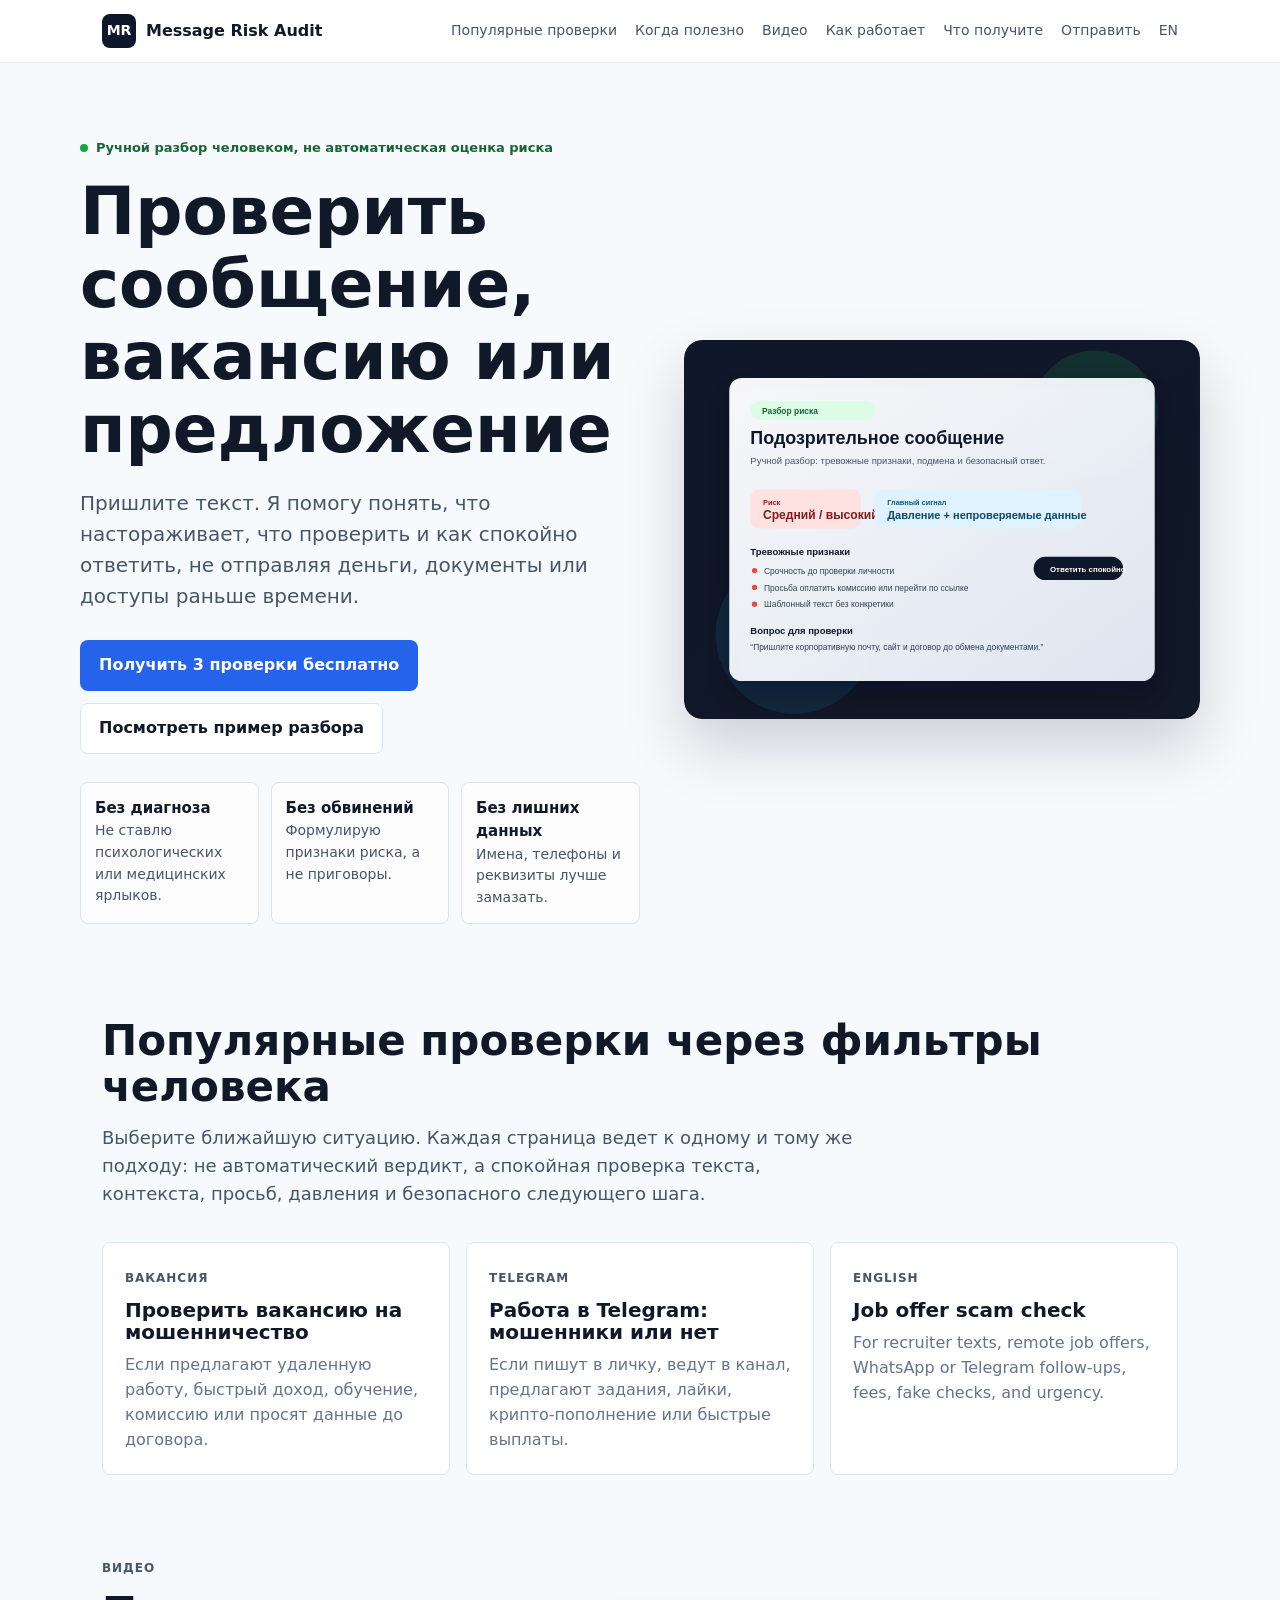
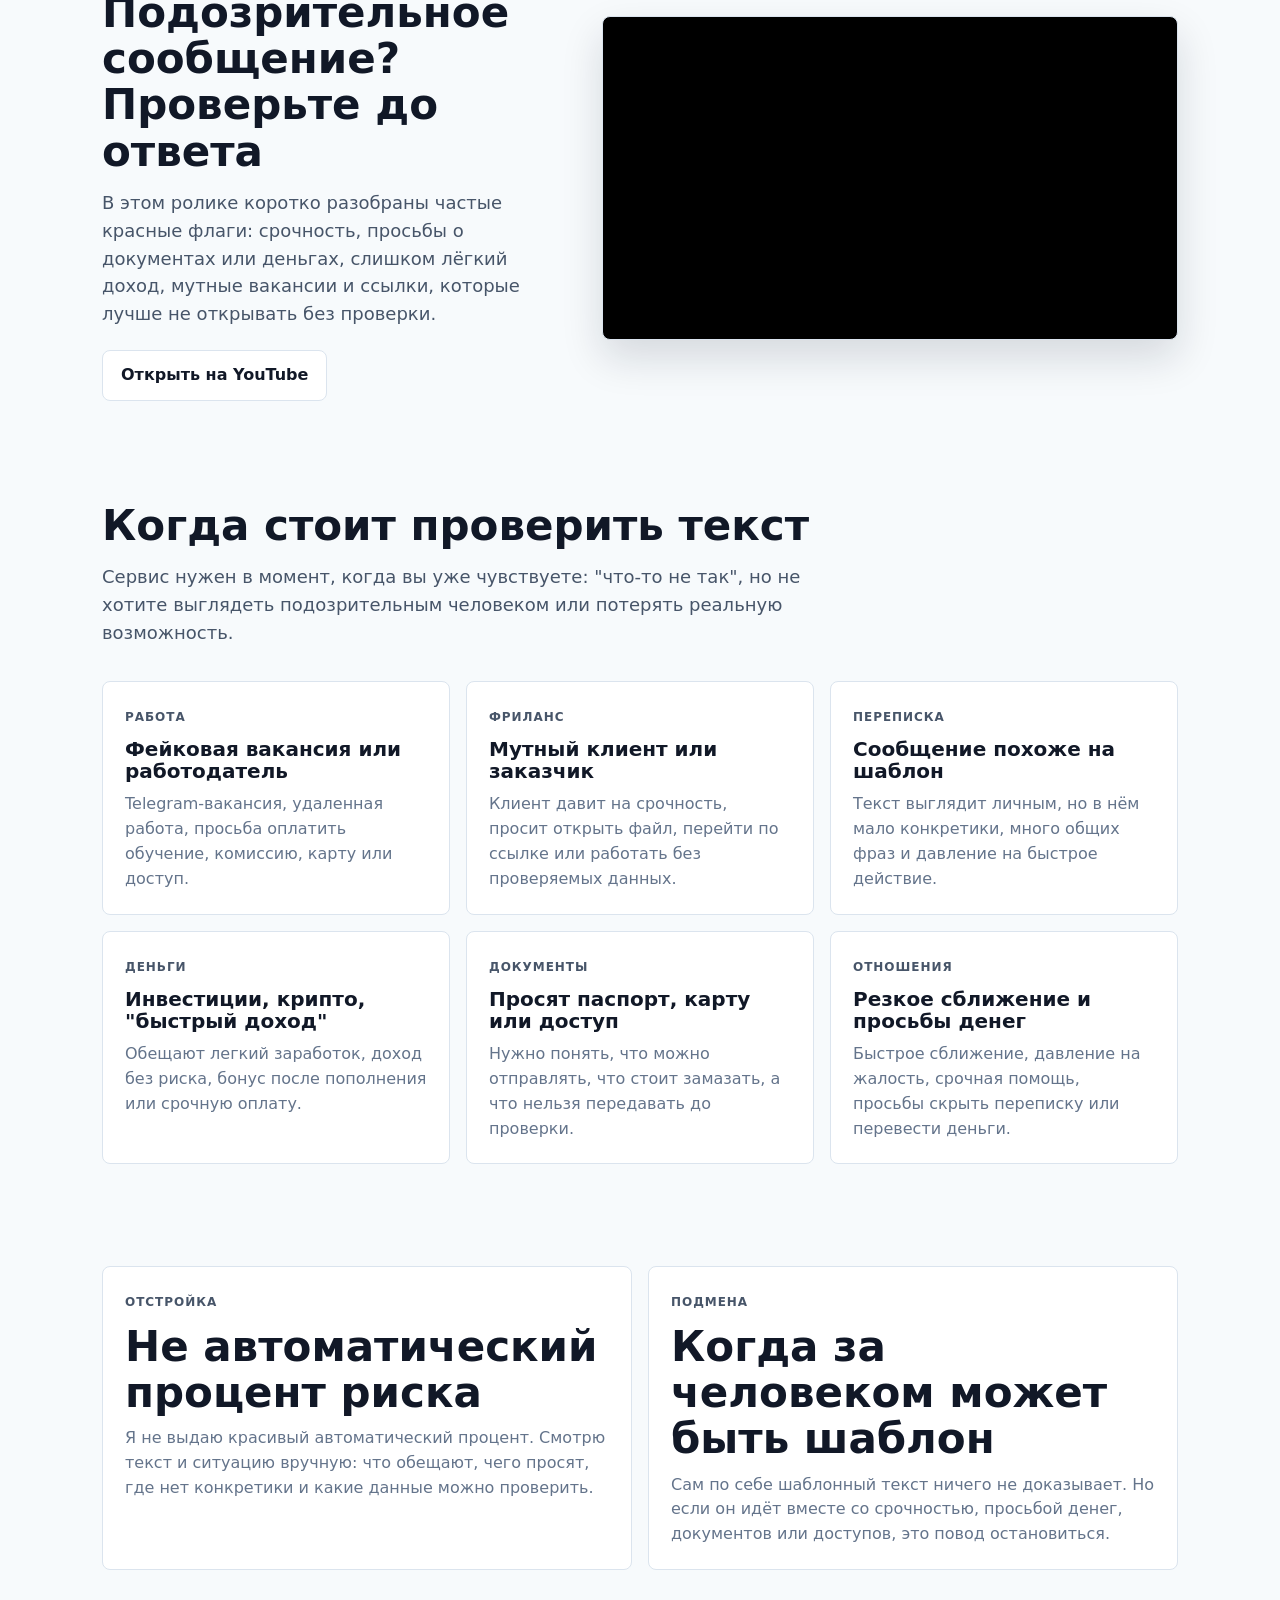
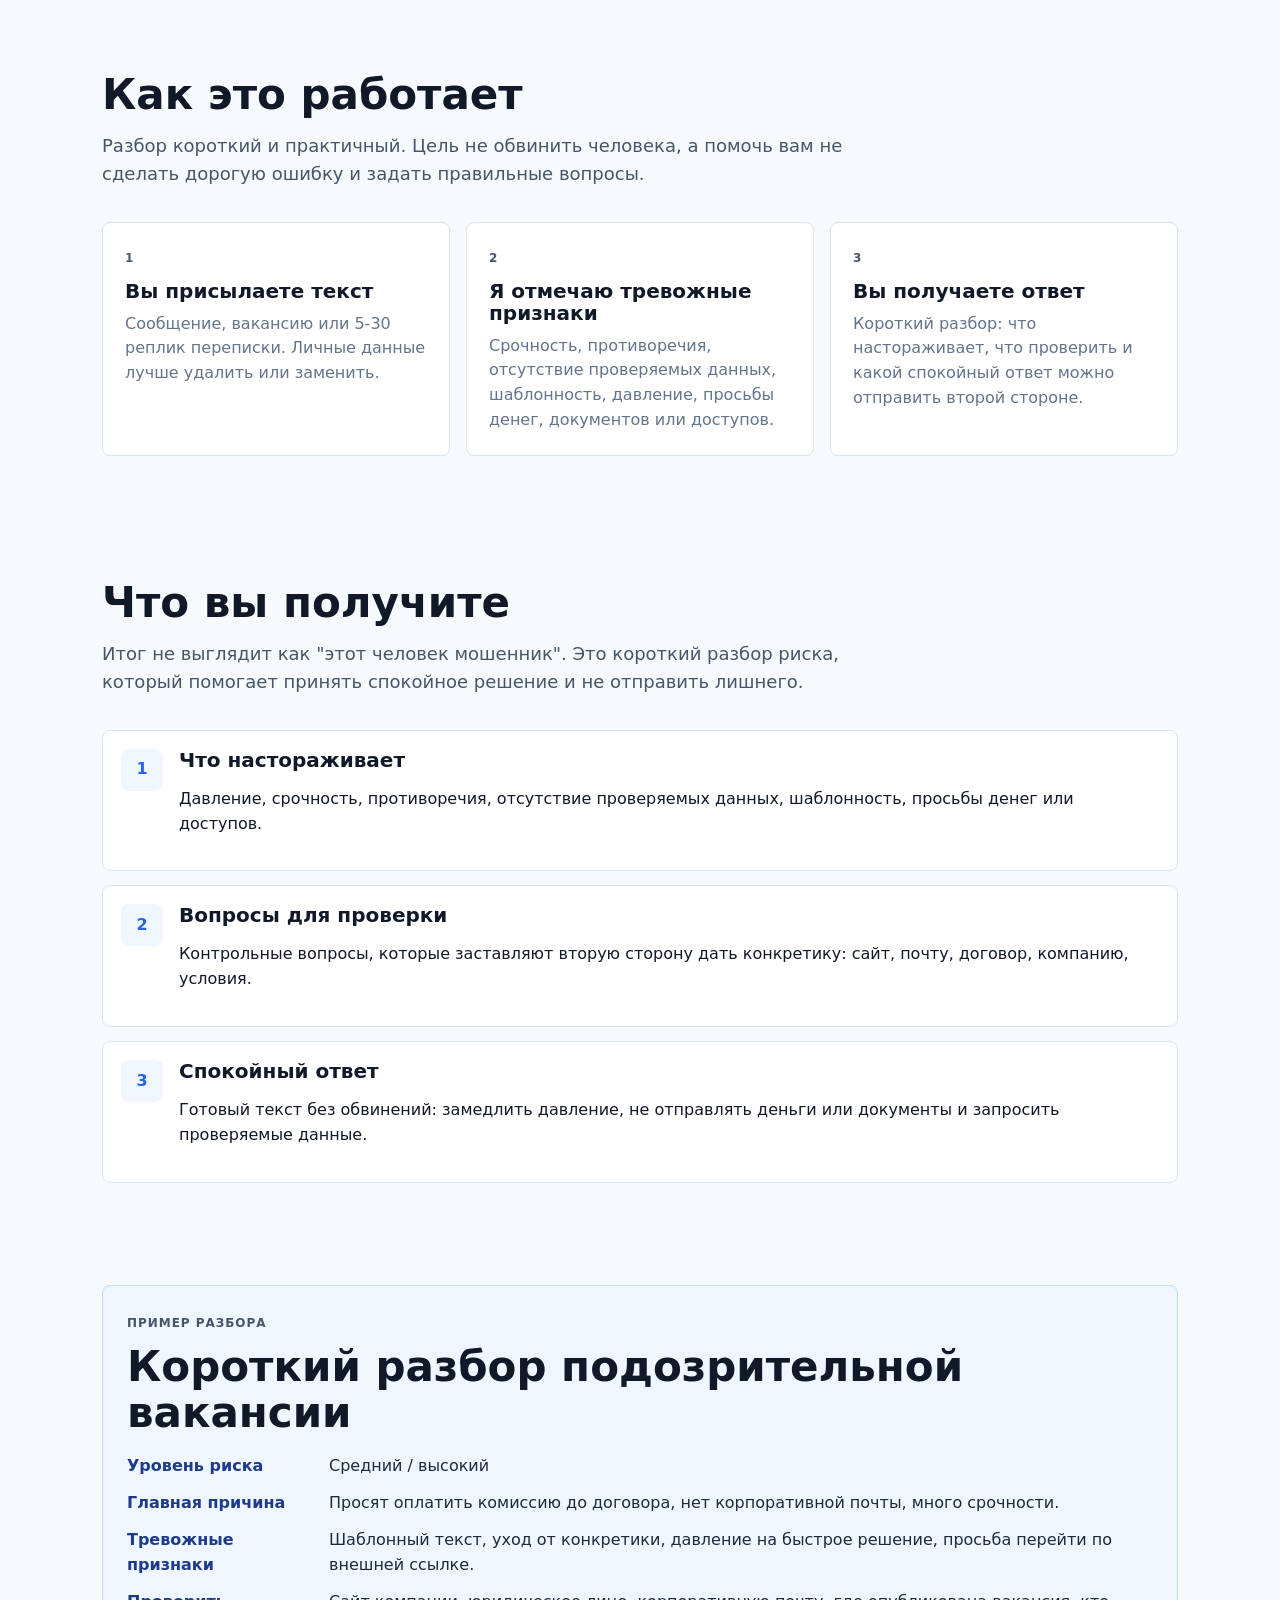
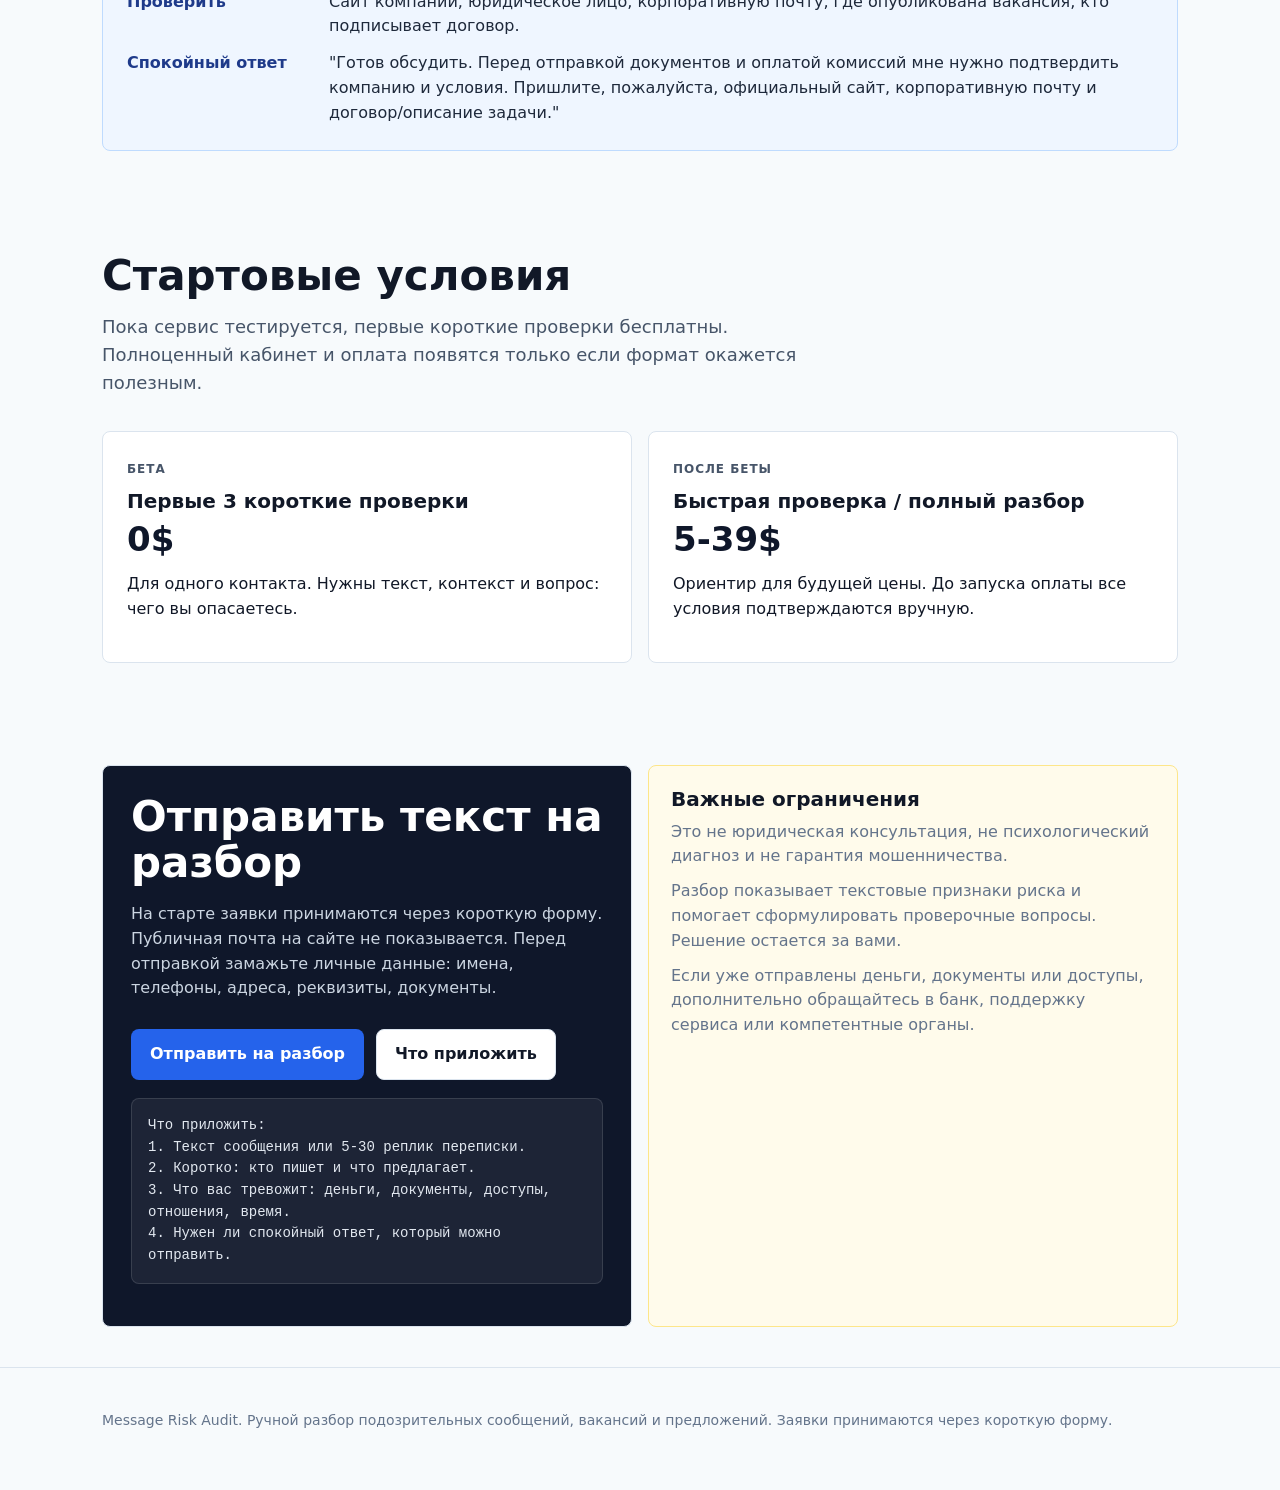
==== commit 1734a176: "Add search intent pages for message risk checks" ====
--- a/index.html
+++ b/index.html
@@ -23,6 +23,25 @@
     <meta property="og:locale" content="ru_RU" />
     <meta property="og:locale:alternate" content="en_US" />
     <link rel="stylesheet" href="/styles.css" />
+    <script type="application/ld+json">
+      {
+        "@context": "https://schema.org",
+        "@type": "VideoObject",
+        "name": "ПОДОЗРИТЕЛЬНОЕ СООБЩЕНИЕ? Проверь до ответа",
+        "description": "Короткое видео о том, почему подозрительные сообщения, вакансии и предложения стоит проверять до ответа, отправки документов или перевода денег.",
+        "thumbnailUrl": ["https://i.ytimg.com/vi/Sr0RIx4Is40/hqdefault.jpg"],
+        "uploadDate": "2026-06-24T06:50:15-07:00",
+        "duration": "PT6M16S",
+        "embedUrl": "https://www.youtube-nocookie.com/embed/Sr0RIx4Is40",
+        "contentUrl": "https://www.youtube.com/watch?v=Sr0RIx4Is40",
+        "inLanguage": "ru",
+        "author": {
+          "@type": "Person",
+          "name": "StrannikPoMiram",
+          "url": "https://www.youtube.com/@pravda3pobedit"
+        }
+      }
+    </script>
   </head>
   <body>
     <header class="site-header">
@@ -32,7 +51,9 @@
           <span>Message Risk Audit</span>
         </a>
         <div class="nav-links">
+          <a href="#popular-checks">Популярные проверки</a>
           <a href="#cases">Когда полезно</a>
+          <a href="#video">Видео</a>
           <a href="#how">Как работает</a>
           <a href="#result">Что получите</a>
           <a href="#submit">Отправить</a>
@@ -62,6 +83,58 @@
         </div>
         <div class="hero-visual">
           <img src="/assets/hero-analysis.svg" alt="Пример разбора риска по подозрительному сообщению" />
+        </div>
+      </section>
+
+      <section id="popular-checks" class="section section-tight">
+        <div class="container">
+          <h2>Популярные проверки через фильтры человека</h2>
+          <p class="section-intro">
+            Выберите ближайшую ситуацию. Каждая страница ведет к одному и тому же подходу:
+            не автоматический вердикт, а спокойная проверка текста, контекста, просьб,
+            давления и безопасного следующего шага.
+          </p>
+          <div class="grid grid-3">
+            <a class="card card-link" href="/ru/proverit-vakansiyu-na-moshennichestvo/">
+              <span class="label">Вакансия</span>
+              <h3>Проверить вакансию на мошенничество</h3>
+              <p>Если предлагают удаленную работу, быстрый доход, обучение, комиссию или просят данные до договора.</p>
+            </a>
+            <a class="card card-link" href="/ru/rabota-v-telegram-moshenniki/">
+              <span class="label">Telegram</span>
+              <h3>Работа в Telegram: мошенники или нет</h3>
+              <p>Если пишут в личку, ведут в канал, предлагают задания, лайки, крипто-пополнение или быстрые выплаты.</p>
+            </a>
+            <a class="card card-link" href="/job-offer-scam-check/" hreflang="en">
+              <span class="label">English</span>
+              <h3>Job offer scam check</h3>
+              <p>For recruiter texts, remote job offers, WhatsApp or Telegram follow-ups, fees, fake checks, and urgency.</p>
+            </a>
+          </div>
+        </div>
+      </section>
+
+      <section id="video" class="section section-tight">
+        <div class="container video-section">
+          <div class="video-copy">
+            <span class="label">Видео</span>
+            <h2>Подозрительное сообщение? Проверьте до ответа</h2>
+            <p>
+              В этом ролике коротко разобраны частые красные флаги: срочность, просьбы о
+              документах или деньгах, слишком лёгкий доход, мутные вакансии и ссылки, которые
+              лучше не открывать без проверки.
+            </p>
+            <a class="button button-secondary" href="https://www.youtube.com/watch?v=Sr0RIx4Is40" target="_blank" rel="noopener">Открыть на YouTube</a>
+          </div>
+          <div class="video-frame">
+            <iframe
+              src="https://www.youtube-nocookie.com/embed/Sr0RIx4Is40?rel=0"
+              title="ПОДОЗРИТЕЛЬНОЕ СООБЩЕНИЕ? Проверь до ответа"
+              allow="accelerometer; autoplay; clipboard-write; encrypted-media; gyroscope; picture-in-picture; web-share"
+              referrerpolicy="strict-origin-when-cross-origin"
+              allowfullscreen
+            ></iframe>
+          </div>
         </div>
       </section>
 
--- a/styles.css
+++ b/styles.css
@@ -268,6 +268,39 @@
   font-size: 18px;
 }
 
+.video-section {
+  display: grid;
+  grid-template-columns: minmax(0, 0.9fr) minmax(360px, 1.1fr);
+  gap: 28px;
+  align-items: center;
+}
+
+.video-copy p {
+  max-width: 620px;
+  margin: 14px 0 22px;
+  color: #475569;
+  font-size: 18px;
+}
+
+.video-frame {
+  position: relative;
+  min-width: 0;
+  overflow: hidden;
+  border: 1px solid var(--line);
+  border-radius: var(--radius);
+  background: #000;
+  aspect-ratio: 16 / 9;
+  box-shadow: 0 18px 42px rgba(15, 23, 42, 0.14);
+}
+
+.video-frame iframe {
+  position: absolute;
+  inset: 0;
+  width: 100%;
+  height: 100%;
+  border: 0;
+}
+
 .grid {
   display: grid;
   gap: 16px;
@@ -287,6 +320,75 @@
   border-radius: var(--radius);
   background: var(--paper);
   padding: 22px;
+}
+
+.card-link {
+  display: block;
+  color: inherit;
+  text-decoration: none;
+  transition:
+    border-color 0.16s ease,
+    box-shadow 0.16s ease,
+    transform 0.16s ease;
+}
+
+.card-link:hover {
+  border-color: #93c5fd;
+  box-shadow: 0 16px 34px rgba(15, 23, 42, 0.1);
+  transform: translateY(-2px);
+}
+
+.check-list {
+  display: grid;
+  gap: 12px;
+  margin: 0;
+  padding: 0;
+  list-style: none;
+}
+
+.check-list li {
+  border: 1px solid var(--line);
+  border-radius: var(--radius);
+  background: #fff;
+  padding: 16px;
+}
+
+.check-list strong {
+  display: block;
+  margin-bottom: 4px;
+  color: var(--ink);
+}
+
+.warning-list li {
+  border-color: #fecaca;
+  background: #fef2f2;
+}
+
+.safe-reply {
+  border: 1px solid #bbf7d0;
+  border-radius: var(--radius);
+  background: #f0fdf4;
+  padding: 22px;
+}
+
+.safe-reply p {
+  margin: 10px 0 0;
+  color: #14532d;
+}
+
+.faq-item {
+  border-top: 1px solid var(--line);
+  padding: 18px 0;
+}
+
+.faq-item:first-child {
+  border-top: 0;
+  padding-top: 0;
+}
+
+.faq-item p {
+  margin: 8px 0 0;
+  color: var(--muted);
 }
 
 .card p,
@@ -430,6 +532,7 @@
   .hero,
   .grid-2,
   .grid-3,
+  .video-section,
   .pricing {
     grid-template-columns: 1fr;
   }
@@ -470,6 +573,8 @@
   .hero > div,
   .grid,
   .steps,
+  .video-section,
+  .video-frame,
   .pricing,
   .memo,
   .form-panel,
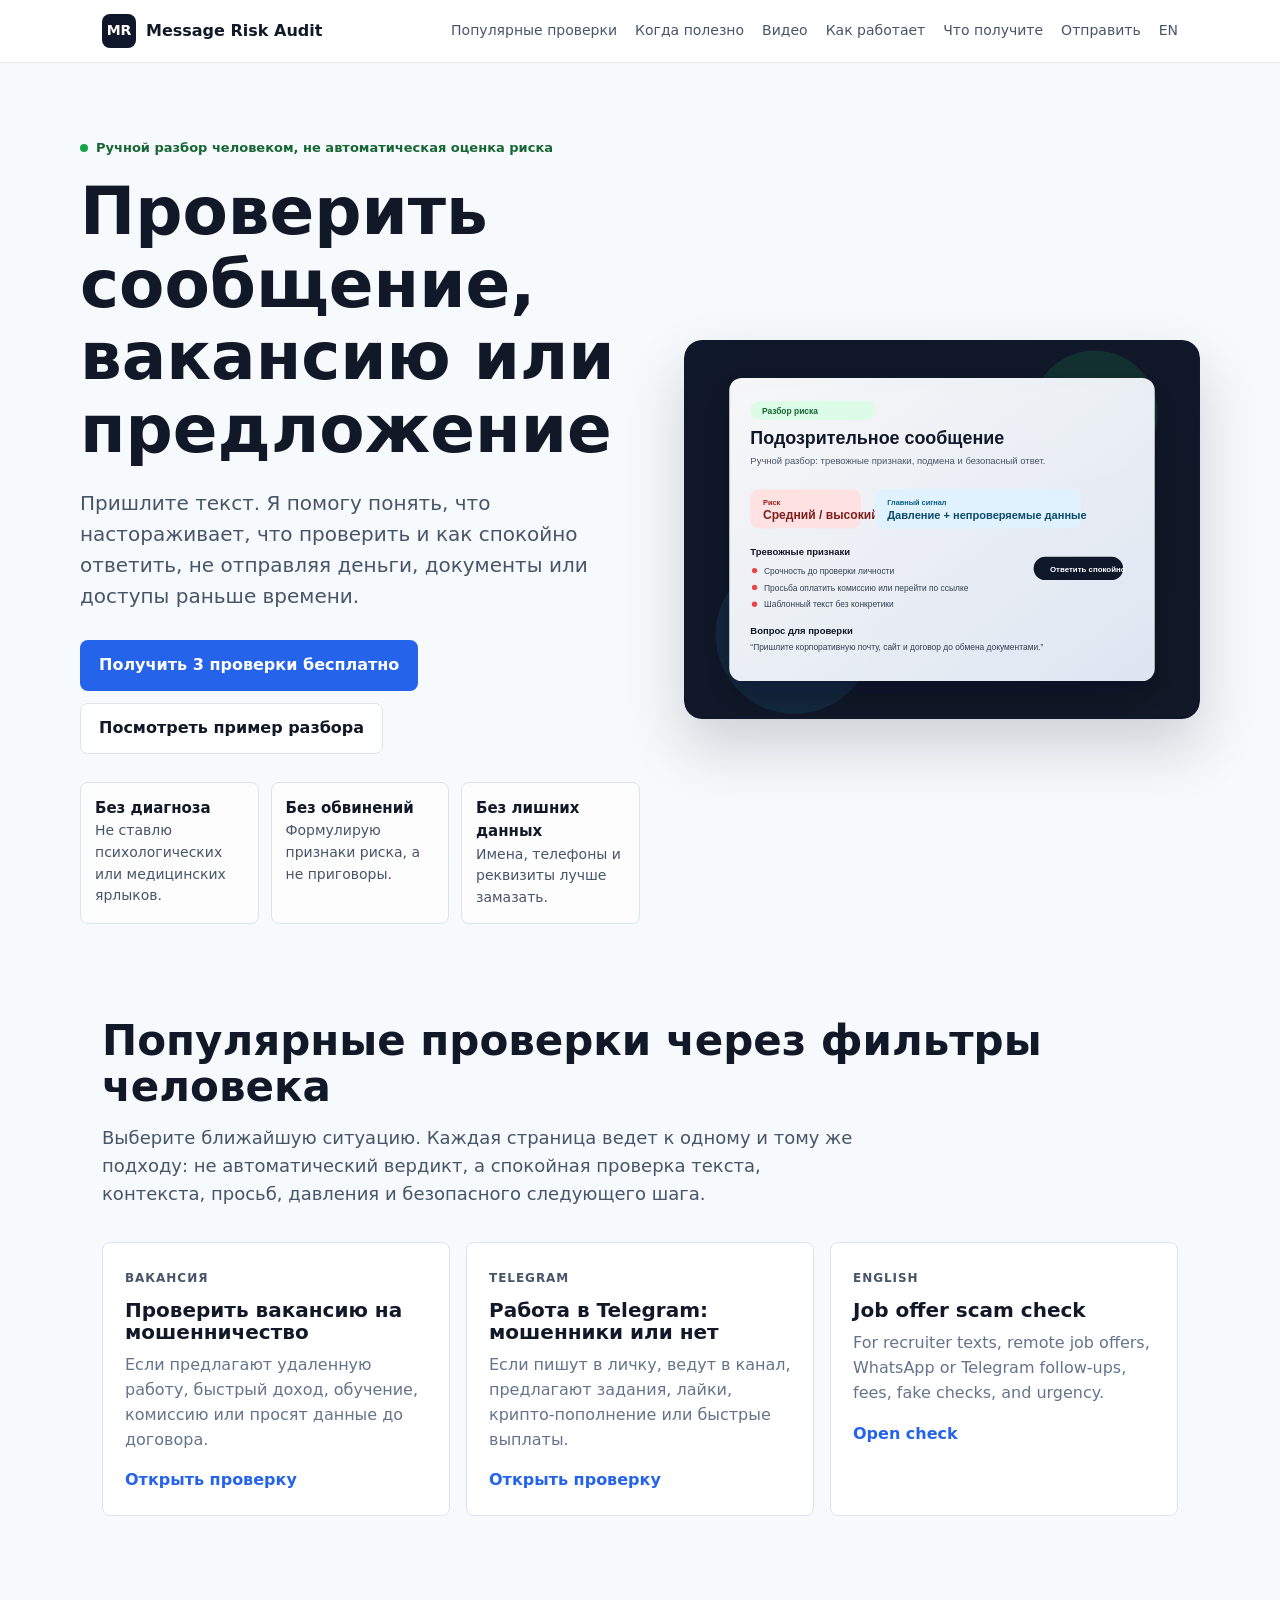
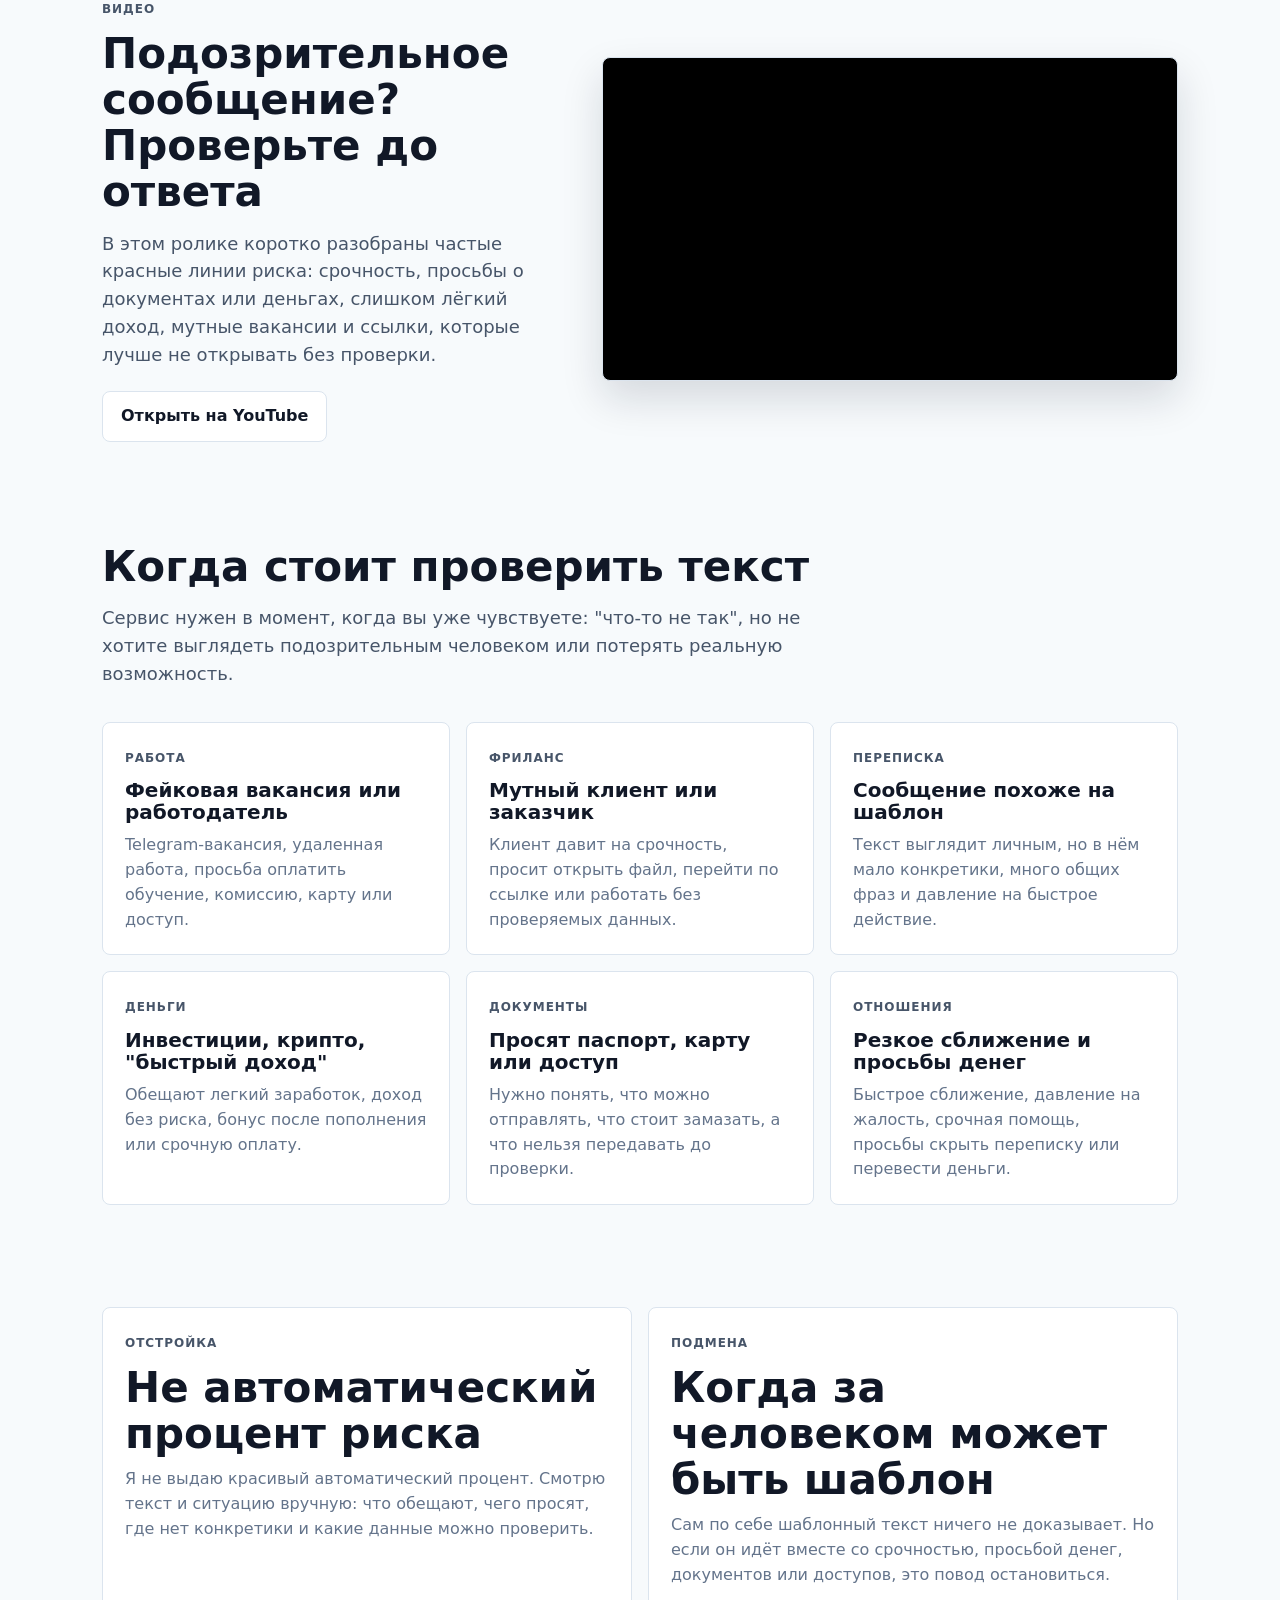
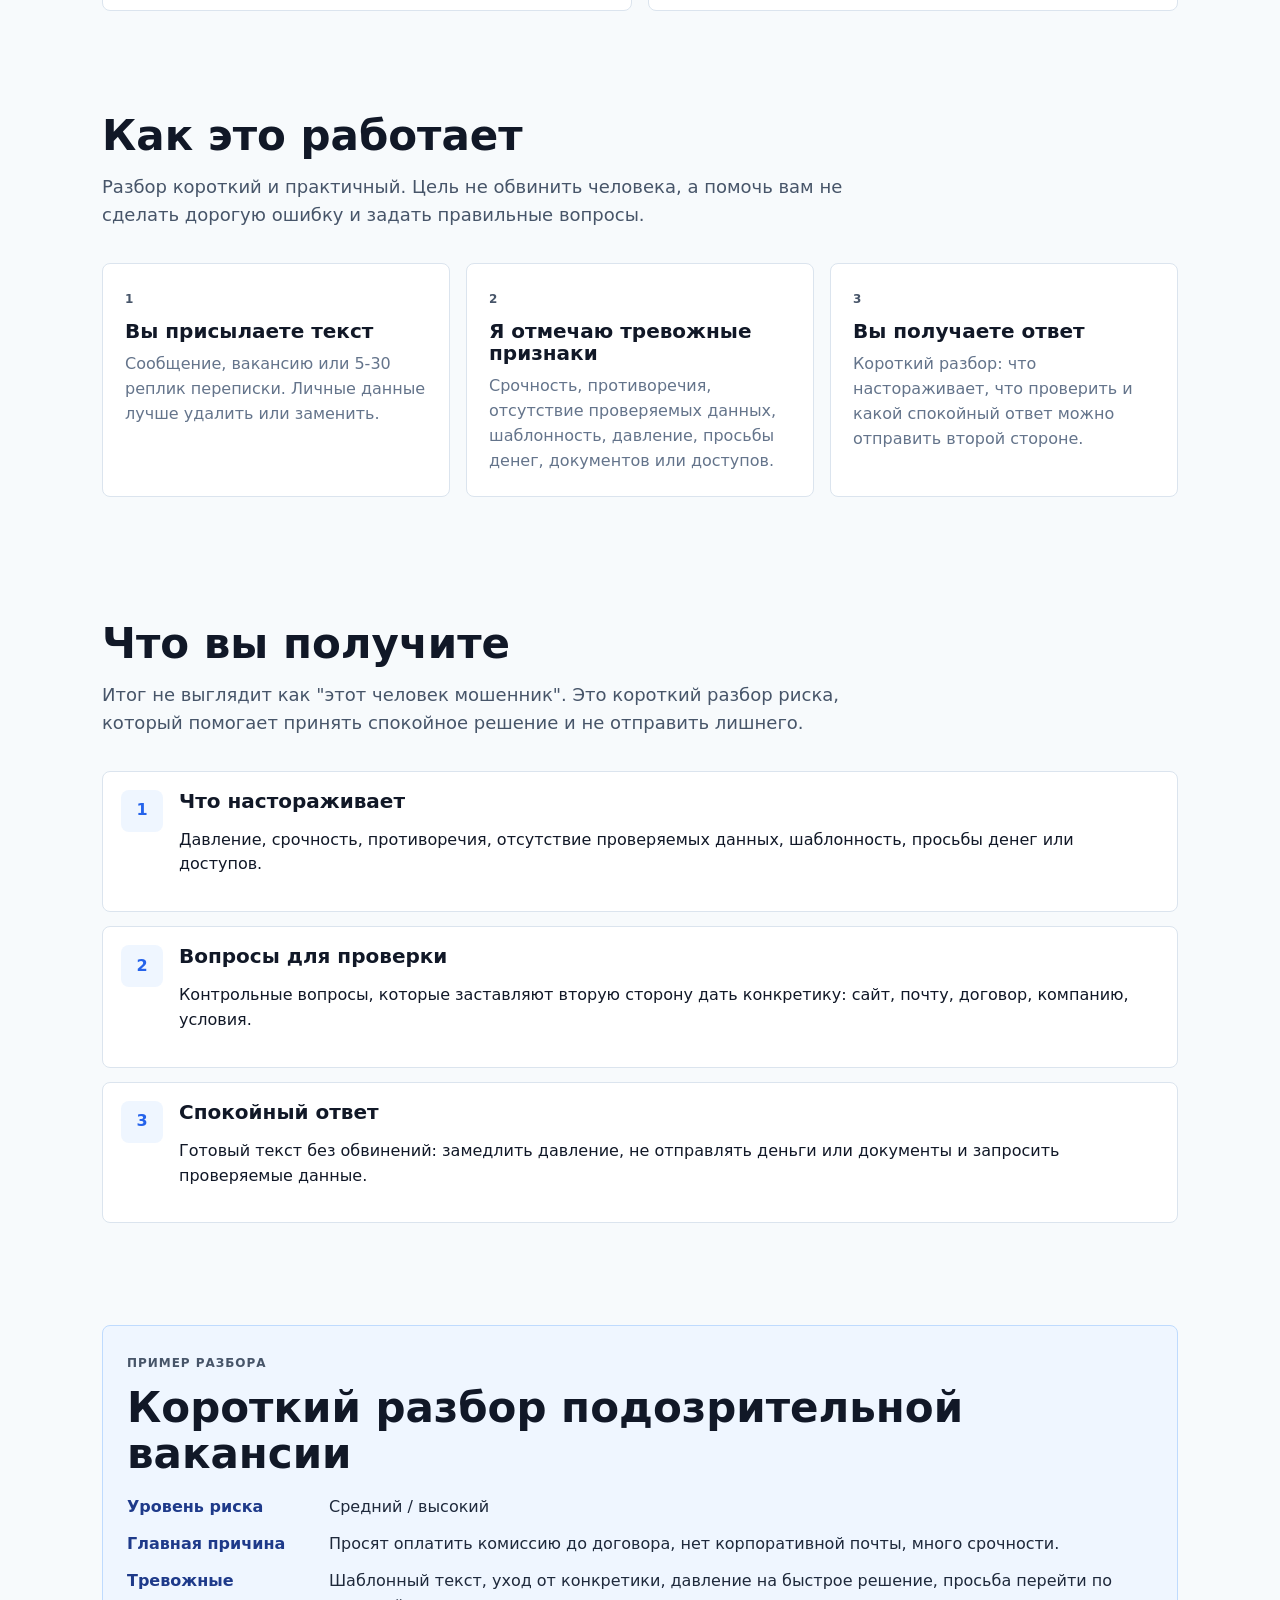
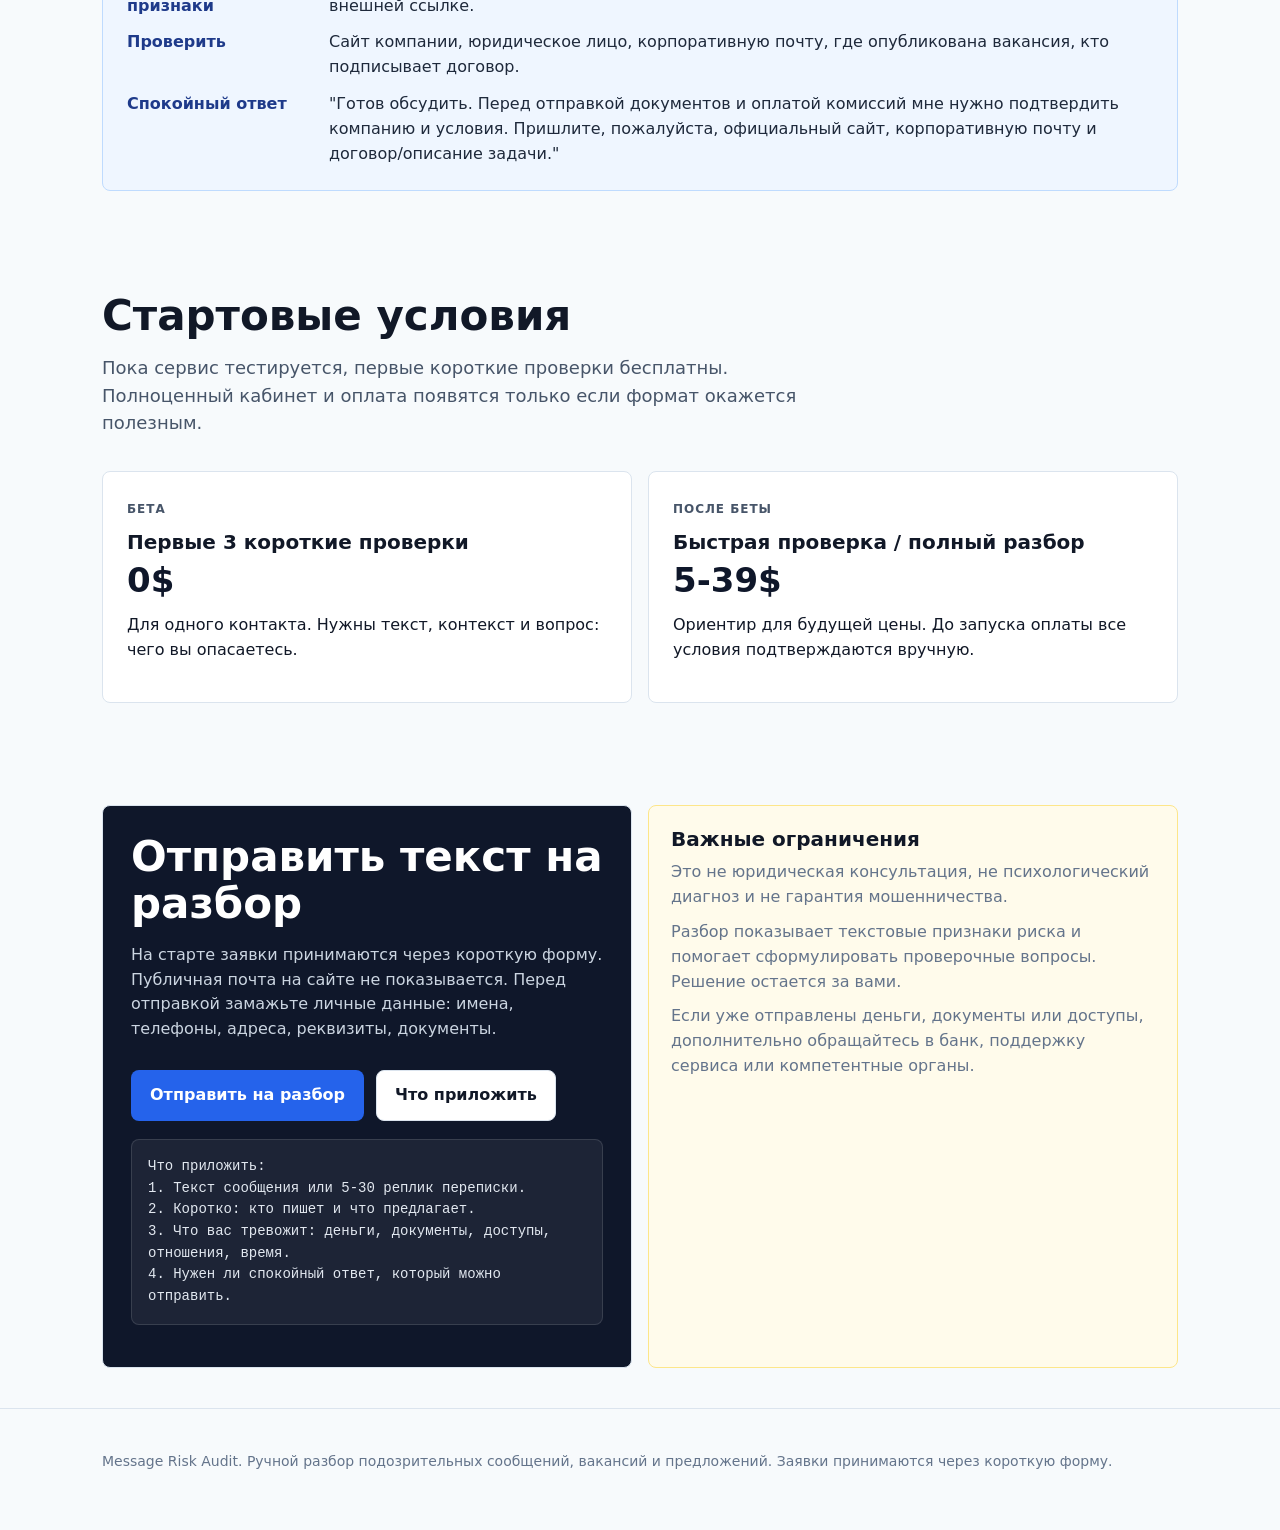
==== commit 0fcc5a3e: "Refine CTAs and Russian risk wording" ====
--- a/index.html
+++ b/index.html
@@ -95,21 +95,24 @@
             давления и безопасного следующего шага.
           </p>
           <div class="grid grid-3">
-            <a class="card card-link" href="/ru/proverit-vakansiyu-na-moshennichestvo/">
+            <article class="card">
               <span class="label">Вакансия</span>
               <h3>Проверить вакансию на мошенничество</h3>
               <p>Если предлагают удаленную работу, быстрый доход, обучение, комиссию или просят данные до договора.</p>
-            </a>
-            <a class="card card-link" href="/ru/rabota-v-telegram-moshenniki/">
+              <a class="text-link" href="/ru/proverit-vakansiyu-na-moshennichestvo/">Открыть проверку</a>
+            </article>
+            <article class="card">
               <span class="label">Telegram</span>
               <h3>Работа в Telegram: мошенники или нет</h3>
               <p>Если пишут в личку, ведут в канал, предлагают задания, лайки, крипто-пополнение или быстрые выплаты.</p>
-            </a>
-            <a class="card card-link" href="/job-offer-scam-check/" hreflang="en">
+              <a class="text-link" href="/ru/rabota-v-telegram-moshenniki/">Открыть проверку</a>
+            </article>
+            <article class="card">
               <span class="label">English</span>
               <h3>Job offer scam check</h3>
               <p>For recruiter texts, remote job offers, WhatsApp or Telegram follow-ups, fees, fake checks, and urgency.</p>
-            </a>
+              <a class="text-link" href="/job-offer-scam-check/" hreflang="en">Open check</a>
+            </article>
           </div>
         </div>
       </section>
@@ -120,7 +123,7 @@
             <span class="label">Видео</span>
             <h2>Подозрительное сообщение? Проверьте до ответа</h2>
             <p>
-              В этом ролике коротко разобраны частые красные флаги: срочность, просьбы о
+              В этом ролике коротко разобраны частые красные линии риска: срочность, просьбы о
               документах или деньгах, слишком лёгкий доход, мутные вакансии и ссылки, которые
               лучше не открывать без проверки.
             </p>
--- a/styles.css
+++ b/styles.css
@@ -261,6 +261,10 @@
   padding: 40px 0;
 }
 
+.section-cta {
+  padding: 18px 0;
+}
+
 .section-intro {
   max-width: 760px;
   margin: 14px 0 34px;
@@ -322,22 +326,6 @@
   padding: 22px;
 }
 
-.card-link {
-  display: block;
-  color: inherit;
-  text-decoration: none;
-  transition:
-    border-color 0.16s ease,
-    box-shadow 0.16s ease,
-    transform 0.16s ease;
-}
-
-.card-link:hover {
-  border-color: #93c5fd;
-  box-shadow: 0 16px 34px rgba(15, 23, 42, 0.1);
-  transform: translateY(-2px);
-}
-
 .check-list {
   display: grid;
   gap: 12px;
@@ -359,9 +347,47 @@
   color: var(--ink);
 }
 
+.text-link {
+  display: inline-flex;
+  margin-top: 16px;
+  color: var(--blue);
+  font-weight: 900;
+  text-decoration: none;
+}
+
+.text-link:hover {
+  color: var(--blue-dark);
+  text-decoration: underline;
+}
+
 .warning-list li {
   border-color: #fecaca;
   background: #fef2f2;
+}
+
+.inline-cta {
+  display: flex;
+  align-items: center;
+  justify-content: space-between;
+  gap: 20px;
+  border: 1px solid #bfdbfe;
+  border-radius: var(--radius);
+  background: #eff6ff;
+  padding: 22px;
+}
+
+.inline-cta h2 {
+  font-size: clamp(24px, 3vw, 32px);
+}
+
+.inline-cta p {
+  max-width: 720px;
+  margin: 10px 0 0;
+  color: #1e3a8a;
+}
+
+.inline-cta .button {
+  flex: 0 0 auto;
 }
 
 .safe-reply {
@@ -556,6 +582,11 @@
     grid-template-columns: 1fr;
   }
 
+  .inline-cta {
+    align-items: flex-start;
+    flex-direction: column;
+  }
+
   .memo-grid {
     grid-template-columns: 1fr;
   }
@@ -576,6 +607,7 @@
   .video-section,
   .video-frame,
   .pricing,
+  .inline-cta,
   .memo,
   .form-panel,
   .notice {
